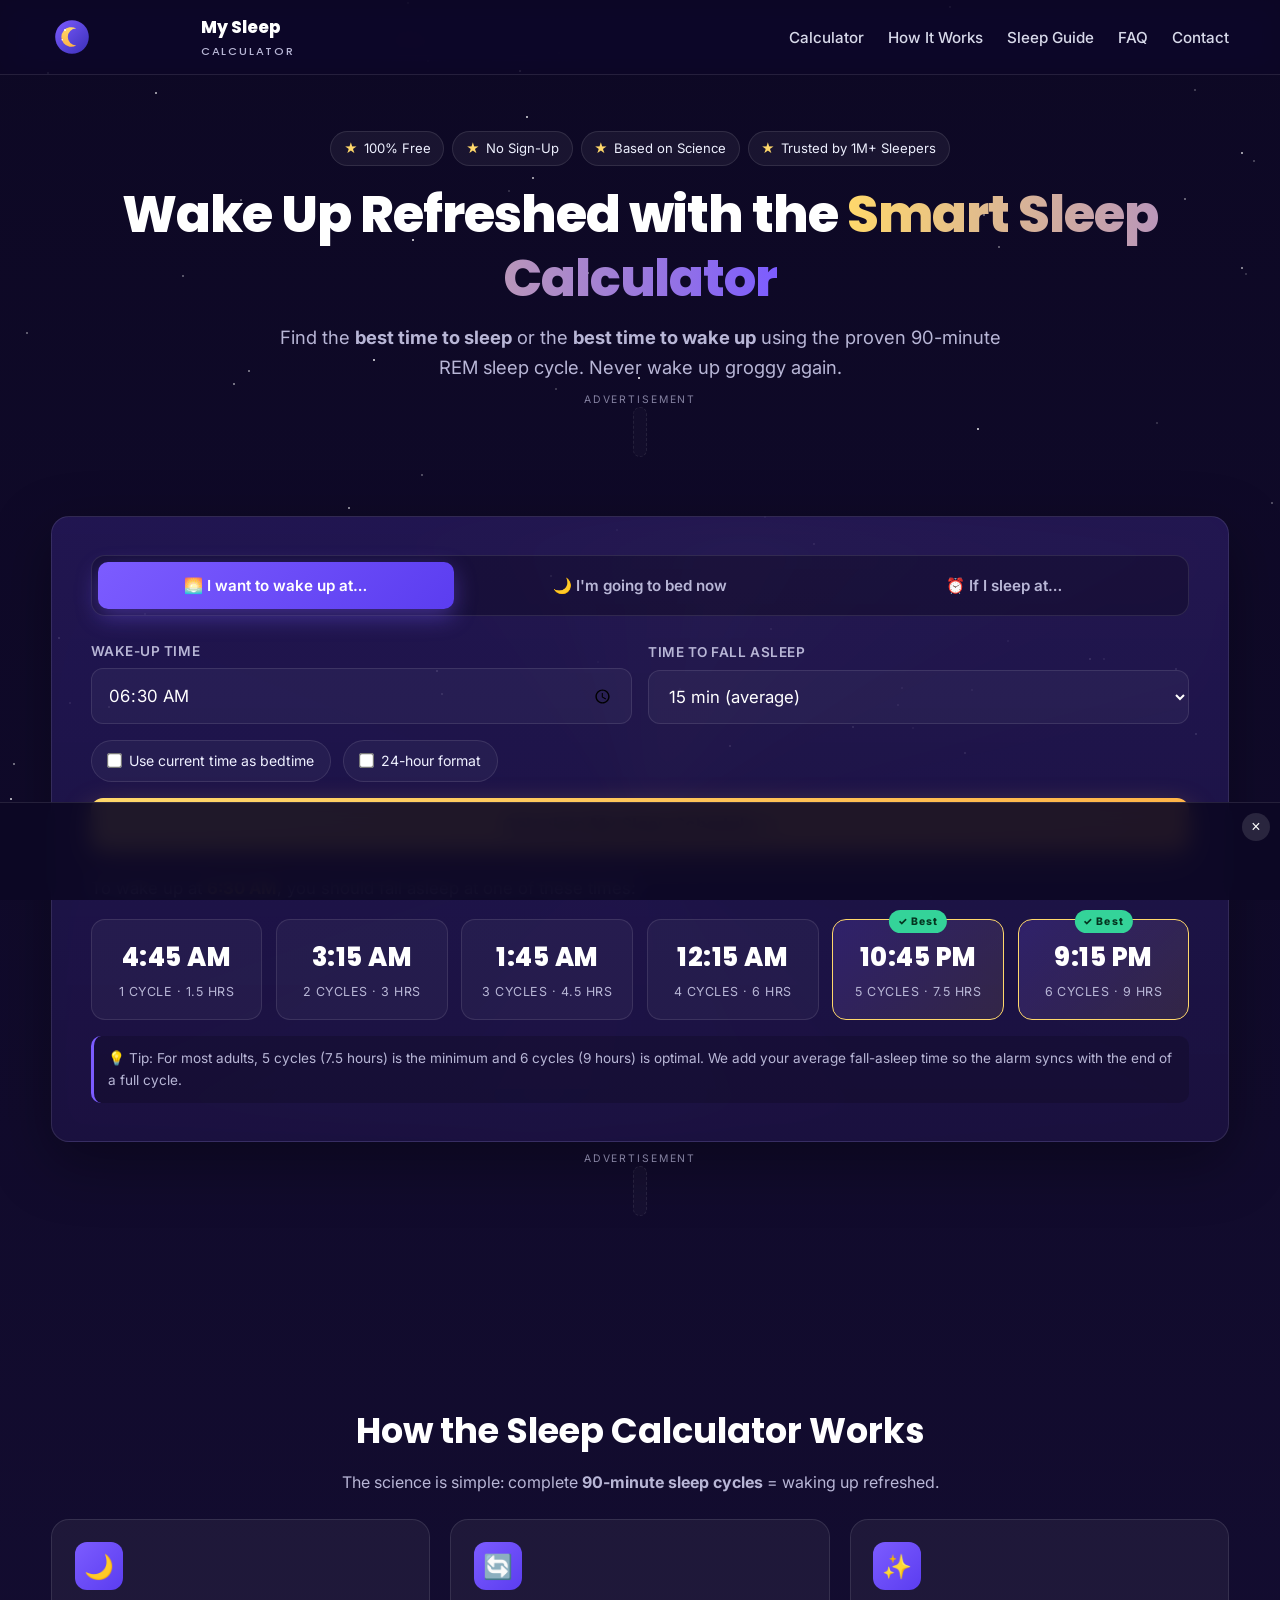
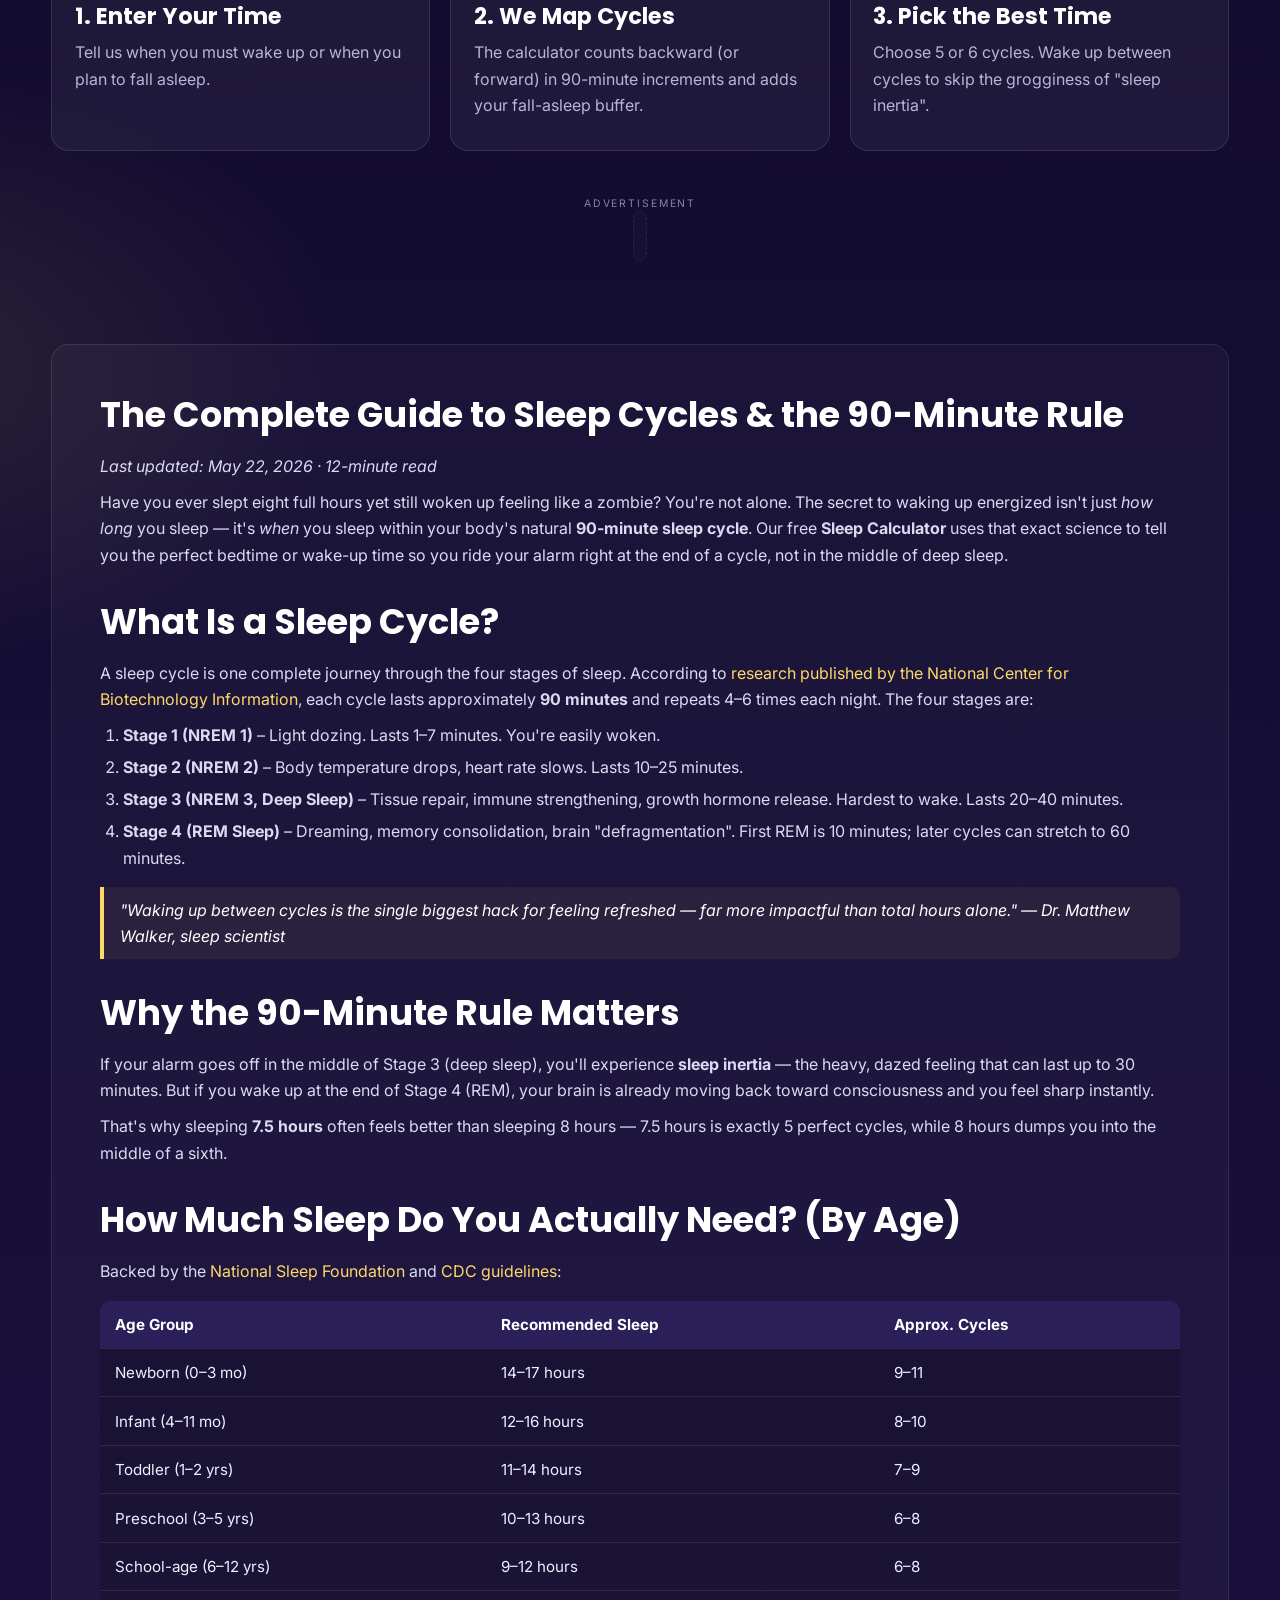
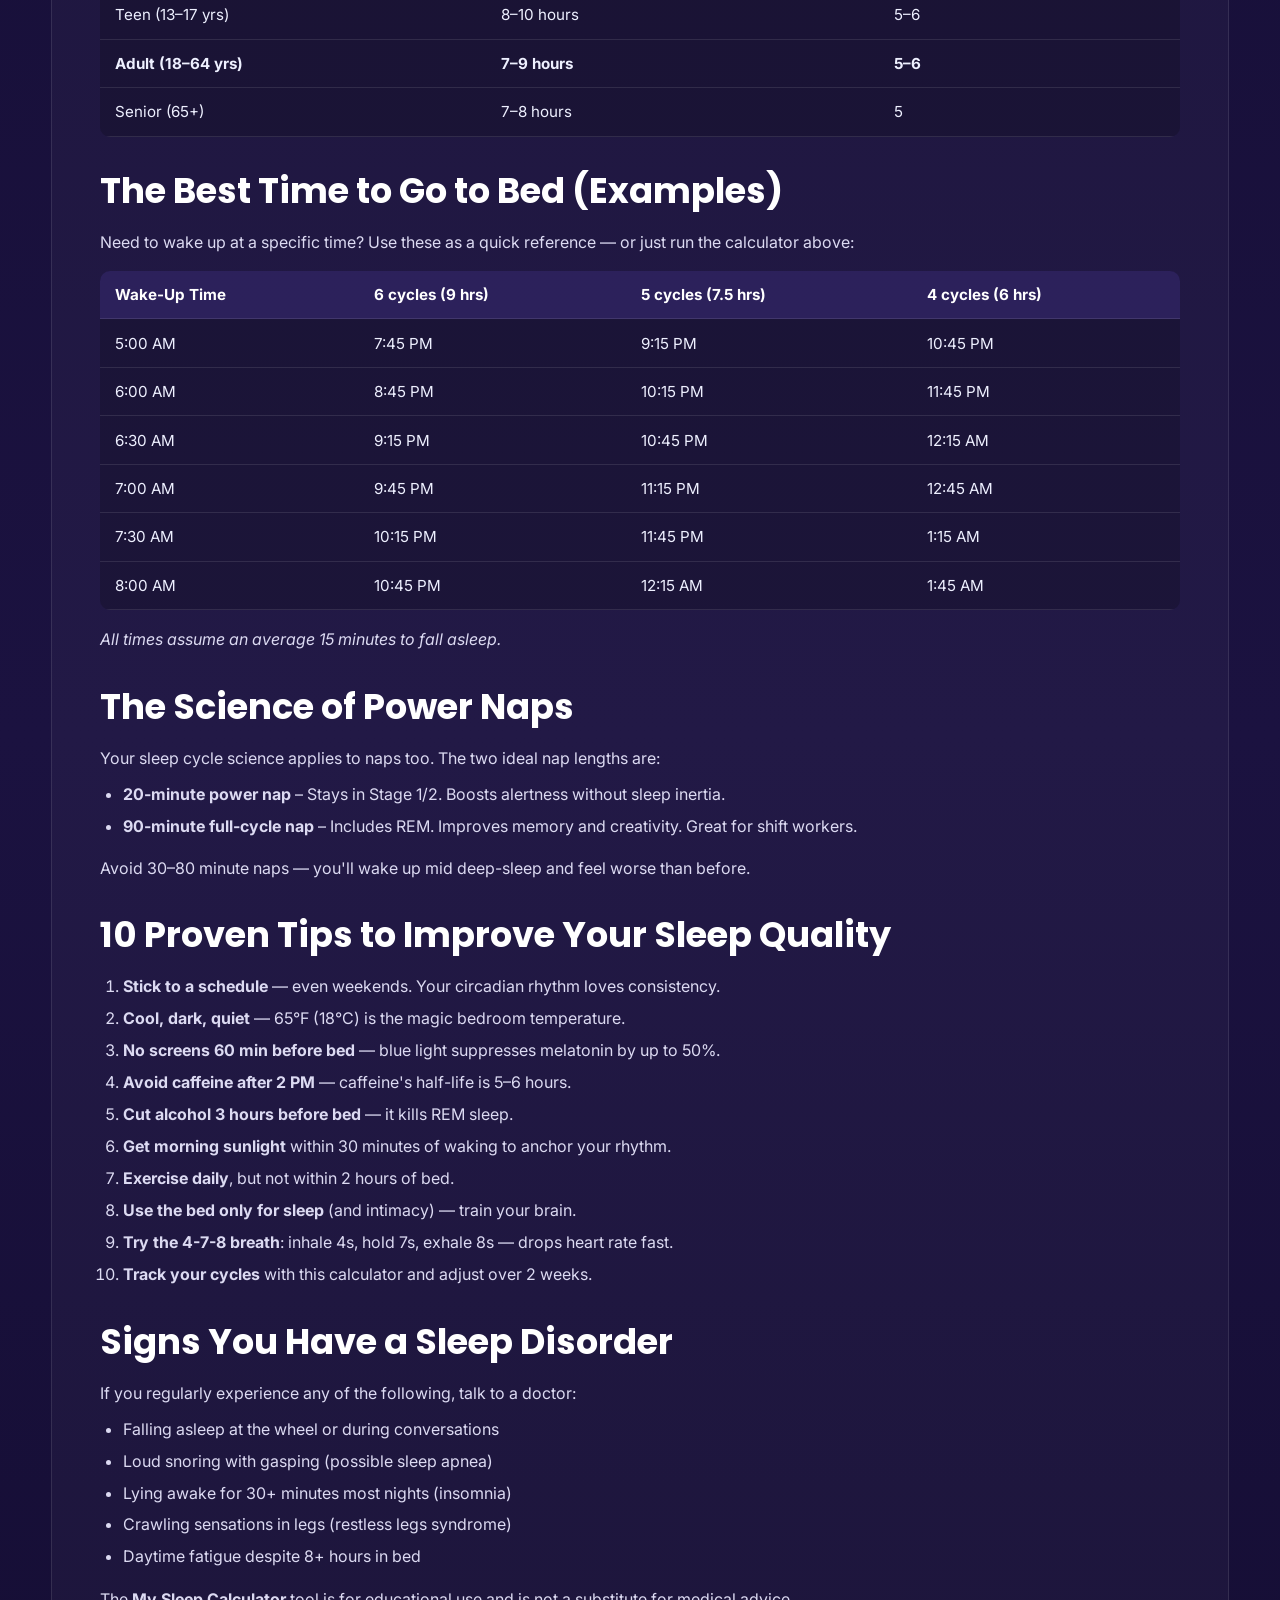
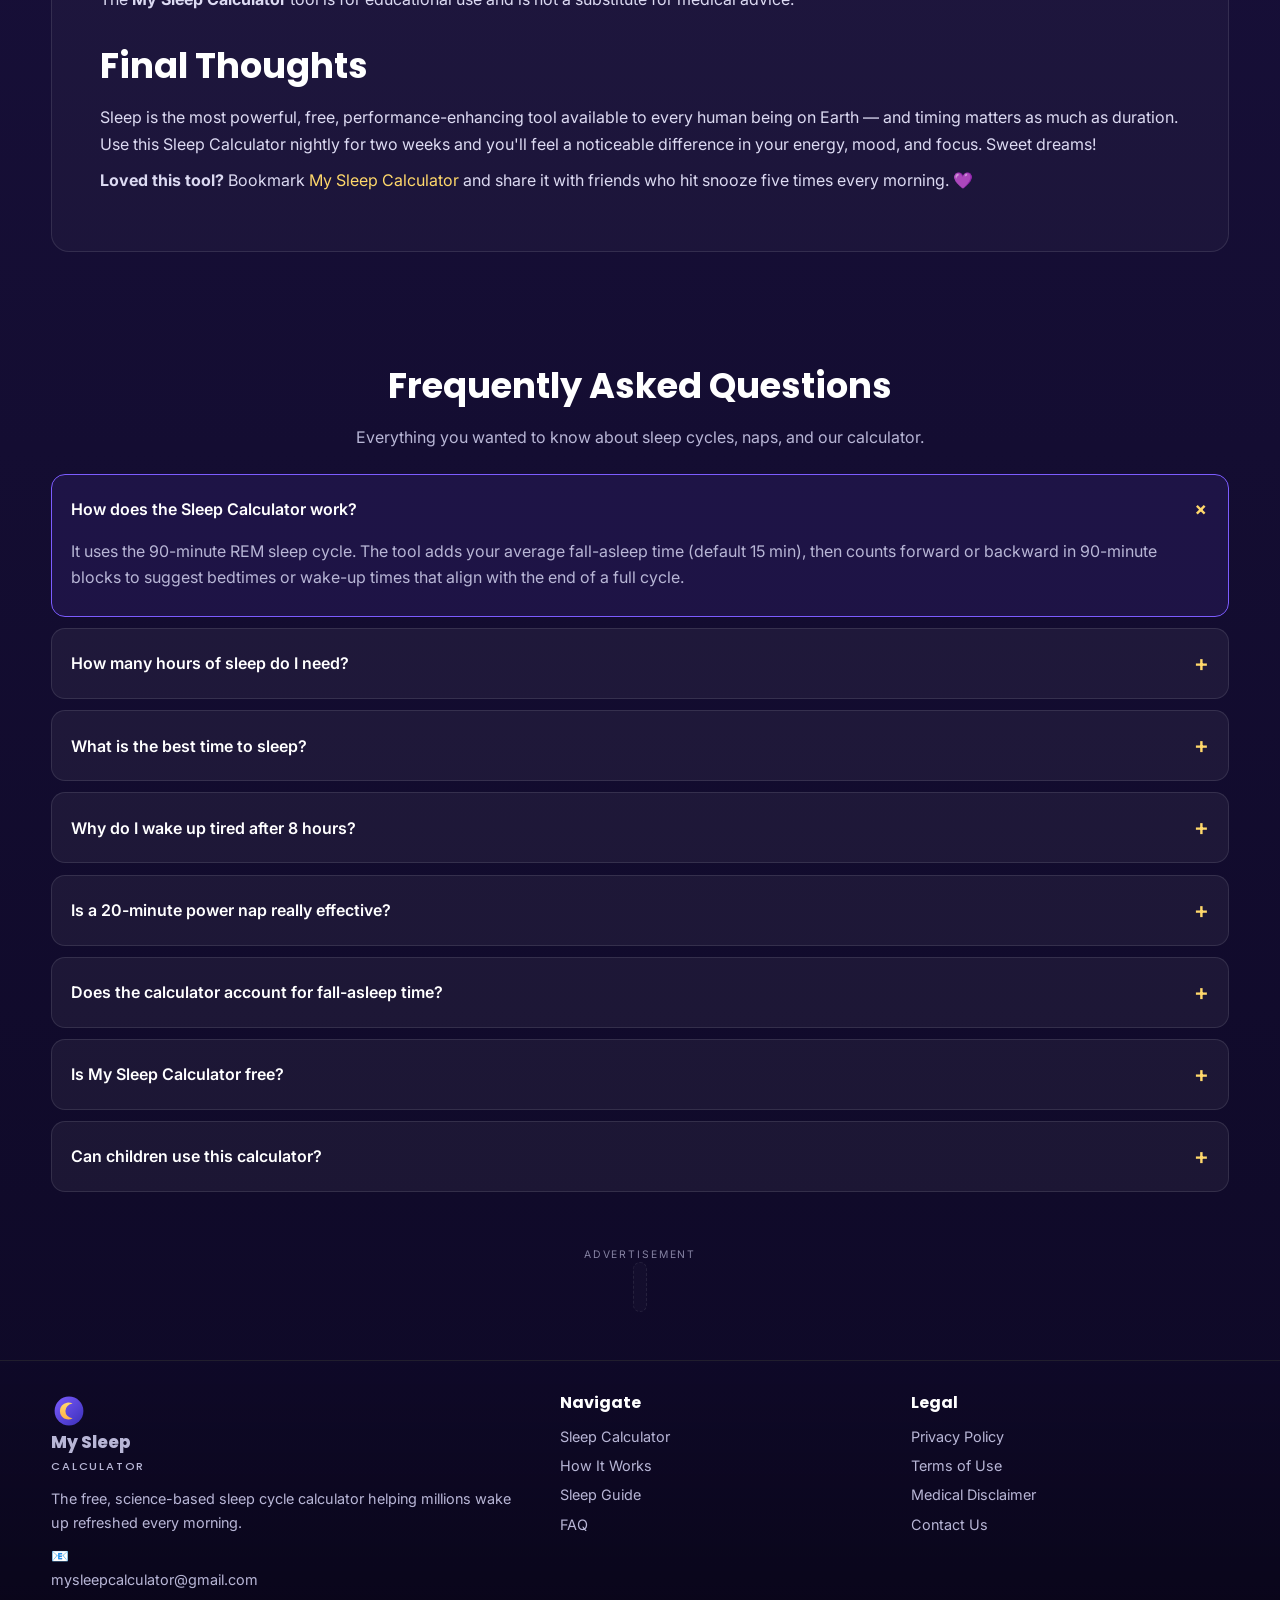
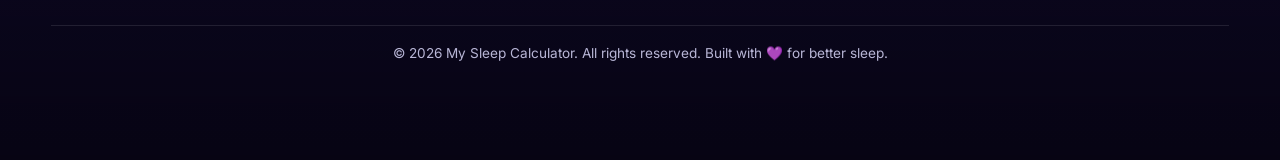
==== index.html @ b866e5f5 "Add files via upload" ====
<!DOCTYPE html>
<html lang="en">
<head>
<meta charset="UTF-8">
<meta http-equiv="X-UA-Compatible" content="IE=edge">
<meta name="viewport" content="width=device-width,initial-scale=1.0,viewport-fit=cover">

<!-- ===================== PRIMARY SEO META ===================== -->
<title>Sleep Calculator – Best Time to Sleep & Wake Up Calculator (90-Min Cycle) | My Sleep Calculator</title>
<meta name="description" content="Free Sleep Calculator based on the 90-minute sleep cycle. Find the best time to sleep and the best time to wake up so you feel refreshed every morning. Works for kids, teens & adults.">
<meta name="keywords" content="sleep calculator, sleep cycle calculator, bedtime calculator, wake up time calculator, best time to sleep, 90 minute sleep cycle calculator, how much sleep do i need, sleep time calculator, REM sleep calculator, sleep hours calculator">
<meta name="author" content="My Sleep Calculator">
<meta name="robots" content="index, follow, max-image-preview:large, max-snippet:-1, max-video-preview:-1">
<meta name="google" content="notranslate">
<meta name="theme-color" content="#1b1240">
<link rel="canonical" href="https://mysleepcalculator.github.io/">

<!-- ===================== OPEN GRAPH / TWITTER ===================== -->
<meta property="og:type" content="website">
<meta property="og:site_name" content="My Sleep Calculator">
<meta property="og:title" content="Sleep Calculator – Best Time to Sleep & Wake Up (90-Min Cycle)">
<meta property="og:description" content="Find your ideal bedtime or wake-up time in seconds. Free 90-minute sleep cycle calculator – wake up refreshed, not groggy.">
<meta property="og:url" content="https://mysleepcalculator.github.io/">
<meta property="og:image" content="https://mysleepcalculator.github.io/logo.svg">
<meta property="og:locale" content="en_US">
<meta name="twitter:card" content="summary_large_image">
<meta name="twitter:title" content="Sleep Calculator – Wake Up Refreshed">
<meta name="twitter:description" content="Free Sleep Cycle Calculator – know exactly what time to go to bed or wake up.">
<meta name="twitter:image" content="https://mysleepcalculator.github.io/logo.svg">

<!-- ===================== ICONS ===================== -->
<link rel="icon" type="image/svg+xml" href="favicon.svg">
<link rel="apple-touch-icon" href="favicon.svg">

<!-- ===================== PRECONNECT (perf) ===================== -->
<link rel="preconnect" href="https://fonts.googleapis.com">
<link rel="preconnect" href="https://fonts.gstatic.com" crossorigin>
<link href="https://fonts.googleapis.com/css2?family=Poppins:wght@400;500;600;700;800&family=Inter:wght@400;500;600;700&display=swap" rel="stylesheet">

<!-- ===================== JSON-LD STRUCTURED DATA (Rich Snippets) ===================== -->

<!-- WebSite + SearchAction -->
<script type="application/ld+json">
{
  "@context": "https://schema.org",
  "@type": "WebSite",
  "name": "My Sleep Calculator",
  "url": "https://mysleepcalculator.github.io/",
  "description": "Free 90-minute sleep cycle calculator to find the best bedtime and wake-up time.",
  "publisher": {
    "@type": "Organization",
    "name": "My Sleep Calculator",
    "email": "mysleepcalculator@gmail.com",
    "logo": {
      "@type": "ImageObject",
      "url": "https://mysleepcalculator.github.io/logo.svg"
    }
  },
  "potentialAction": {
    "@type": "SearchAction",
    "target": "https://mysleepcalculator.github.io/?q={search_term_string}",
    "query-input": "required name=search_term_string"
  }
}
</script>

<!-- WebApplication (Sleep Calculator app) -->
<script type="application/ld+json">
{
  "@context": "https://schema.org",
  "@type": "WebApplication",
  "name": "My Sleep Calculator",
  "operatingSystem": "Any",
  "applicationCategory": "HealthApplication",
  "browserRequirements": "Requires JavaScript enabled",
  "url": "https://mysleepcalculator.github.io/",
  "description": "Calculate the best time to go to bed or wake up using the 90-minute REM sleep cycle.",
  "offers": {
    "@type": "Offer",
    "price": "0",
    "priceCurrency": "USD"
  },
  "aggregateRating": {
    "@type": "AggregateRating",
    "ratingValue": "4.9",
    "ratingCount": "1284",
    "bestRating": "5",
    "worstRating": "1"
  }
}
</script>

<!-- Organization -->
<script type="application/ld+json">
{
  "@context": "https://schema.org",
  "@type": "Organization",
  "name": "My Sleep Calculator",
  "url": "https://mysleepcalculator.github.io/",
  "logo": "https://mysleepcalculator.github.io/logo.svg",
  "email": "mysleepcalculator@gmail.com",
  "sameAs": []
}
</script>

<!-- Breadcrumb -->
<script type="application/ld+json">
{
  "@context": "https://schema.org",
  "@type": "BreadcrumbList",
  "itemListElement": [
    {"@type": "ListItem", "position": 1, "name": "Home", "item": "https://mysleepcalculator.github.io/"},
    {"@type": "ListItem", "position": 2, "name": "Sleep Calculator", "item": "https://mysleepcalculator.github.io/#calculator"}
  ]
}
</script>

<!-- HowTo schema -->
<script type="application/ld+json">
{
  "@context": "https://schema.org",
  "@type": "HowTo",
  "name": "How to Use the Sleep Calculator",
  "description": "Step-by-step guide to calculate the best bedtime or wake-up time using 90-minute sleep cycles.",
  "totalTime": "PT1M",
  "step": [
    {"@type": "HowToStep", "position": 1, "name": "Choose mode", "text": "Decide whether you want to know when to wake up or when to go to bed."},
    {"@type": "HowToStep", "position": 2, "name": "Enter your time", "text": "Type the time you plan to sleep, or the time you must wake up."},
    {"@type": "HowToStep", "position": 3, "name": "Get results", "text": "The calculator instantly shows the best times based on full 90-minute REM cycles."},
    {"@type": "HowToStep", "position": 4, "name": "Pick a cycle", "text": "Aim for 5 or 6 cycles (7.5 to 9 hours) for the best rest."}
  ]
}
</script>

<!-- FAQ schema (for rich snippets) -->
<script type="application/ld+json">
{
  "@context": "https://schema.org",
  "@type": "FAQPage",
  "mainEntity": [
    {
      "@type": "Question",
      "name": "How does the Sleep Calculator work?",
      "acceptedAnswer": {"@type": "Answer", "text": "The Sleep Calculator uses the 90-minute REM sleep cycle to suggest the best time to fall asleep or wake up. It accounts for the average 15 minutes it takes most people to fall asleep, then calculates wake-up times at the end of full cycles so you wake up between cycles instead of mid-cycle, which is when you feel groggy."}
    },
    {
      "@type": "Question",
      "name": "How many hours of sleep do I need?",
      "acceptedAnswer": {"@type": "Answer", "text": "Most adults (18–64) need 7 to 9 hours of sleep per night, which equals about 5 to 6 full sleep cycles. Teens need 8–10 hours, school-age kids 9–12 hours, and seniors 7–8 hours."}
    },
    {
      "@type": "Question",
      "name": "What is the best time to sleep?",
      "acceptedAnswer": {"@type": "Answer", "text": "The best time to sleep depends on when you have to wake up. Work backwards in 90-minute increments. For example, if you must wake at 6:30 AM, ideal bedtimes are 9:15 PM, 10:45 PM, or 11:30 PM."}
    },
    {
      "@type": "Question",
      "name": "Why do I wake up tired even after 8 hours of sleep?",
      "acceptedAnswer": {"@type": "Answer", "text": "You may be waking up in the middle of a deep-sleep stage. Try sleeping in multiples of 90 minutes (6, 7.5, or 9 hours) so your alarm rings between cycles when your body is closest to natural wakefulness."}
    },
    {
      "@type": "Question",
      "name": "Is a 20-minute power nap effective?",
      "acceptedAnswer": {"@type": "Answer", "text": "Yes. A 20-minute nap keeps you in light sleep, boosts alertness, and avoids the grogginess (sleep inertia) that comes from waking mid-cycle. Avoid naps longer than 30 minutes unless you can sleep a full 90-minute cycle."}
    },
    {
      "@type": "Question",
      "name": "Is the Sleep Calculator free to use?",
      "acceptedAnswer": {"@type": "Answer", "text": "Yes – My Sleep Calculator is 100% free, requires no sign-up, and works on any mobile, tablet or desktop browser."}
    }
  ]
}
</script>

<!-- Article schema -->
<script type="application/ld+json">
{
  "@context": "https://schema.org",
  "@type": "Article",
  "headline": "The Complete Guide to Sleep Cycles and the 90-Minute Rule",
  "image": ["https://mysleepcalculator.github.io/logo.svg"],
  "datePublished": "2025-01-15",
  "dateModified": "2026-05-22",
  "author": {"@type": "Organization", "name": "My Sleep Calculator"},
  "publisher": {
    "@type": "Organization",
    "name": "My Sleep Calculator",
    "logo": {"@type": "ImageObject", "url": "https://mysleepcalculator.github.io/logo.svg"}
  },
  "mainEntityOfPage": {"@type": "WebPage", "@id": "https://mysleepcalculator.github.io/"}
}
</script>

<style>
/* ============= RESET & VARIABLES ============= */
*,*::before,*::after{box-sizing:border-box;margin:0;padding:0}
:root{
  --bg-1:#0d0824;          /* deep night */
  --bg-2:#1b1240;          /* night blue */
  --bg-3:#241858;
  --primary:#7c5cff;       /* sleep purple */
  --primary-2:#5b3df0;
  --accent:#ffd86b;        /* moon gold */
  --accent-2:#ffb347;
  --text:#eef0ff;
  --text-dim:#b8b6d6;
  --card:rgba(255,255,255,0.05);
  --card-border:rgba(255,255,255,0.10);
  --success:#34d399;
  --shadow:0 20px 60px rgba(0,0,0,.35);
  --radius:18px;
  --radius-sm:10px;
}
html{scroll-behavior:smooth;-webkit-text-size-adjust:100%}
body{
  font-family:'Inter','Poppins',system-ui,-apple-system,Segoe UI,Roboto,sans-serif;
  background:
    radial-gradient(1200px 600px at 80% -10%, rgba(124,92,255,.35), transparent 60%),
    radial-gradient(800px 500px at -10% 30%, rgba(255,216,107,.10), transparent 60%),
    linear-gradient(180deg,var(--bg-1) 0%, var(--bg-2) 60%, var(--bg-1) 100%);
  color:var(--text);
  line-height:1.65;
  overflow-x:hidden;
  min-height:100vh;
}
img,svg{max-width:100%;display:block}
a{color:var(--accent);text-decoration:none}
a:hover{text-decoration:underline}
h1,h2,h3,h4{font-family:'Poppins',sans-serif;line-height:1.25;color:#fff}
h1{font-size:clamp(1.9rem,4.6vw,3.2rem);font-weight:800;letter-spacing:-.02em}
h2{font-size:clamp(1.5rem,3.4vw,2.2rem);font-weight:700;margin:2rem 0 1rem}
h3{font-size:clamp(1.15rem,2.2vw,1.4rem);font-weight:700;margin:1.4rem 0 .6rem}
p{margin:.6rem 0;color:var(--text-dim)}
.container{width:min(1180px,92%);margin-inline:auto}

/* ============= STARFIELD ============= */
.stars{position:fixed;inset:0;z-index:-1;pointer-events:none;overflow:hidden}
.stars span{position:absolute;width:2px;height:2px;background:#fff;border-radius:50%;opacity:.7;animation:tw 4s infinite ease-in-out}
@keyframes tw{0%,100%{opacity:.2;transform:scale(.6)}50%{opacity:1;transform:scale(1.1)}}

/* ============= HEADER ============= */
header.site-header{
  position:sticky;top:0;z-index:50;
  backdrop-filter:saturate(160%) blur(14px);
  background:rgba(13,8,36,.72);
  border-bottom:1px solid var(--card-border);
}
.nav{display:flex;align-items:center;justify-content:space-between;padding:14px 0;gap:1rem}
.brand{display:flex;align-items:center;gap:.6rem;font-family:'Poppins';font-weight:800;color:#fff}
.brand svg{height:42px;width:auto}
.brand-text{font-size:1.05rem}
.brand-text small{display:block;font-weight:500;color:var(--text-dim);font-size:.7rem;letter-spacing:.16em;text-transform:uppercase}
nav ul{display:flex;gap:1.5rem;list-style:none}
nav ul a{color:var(--text);font-weight:500;font-size:.95rem;opacity:.9}
nav ul a:hover{color:var(--accent);text-decoration:none}
.hamburger{display:none;background:none;border:0;color:#fff;font-size:1.6rem;cursor:pointer}

/* ============= HERO ============= */
.hero{padding:3rem 0 1.5rem;text-align:center}
.hero h1 span{background:linear-gradient(90deg,var(--accent),var(--primary));-webkit-background-clip:text;background-clip:text;color:transparent}
.hero p.lead{font-size:clamp(1rem,2vw,1.15rem);color:var(--text-dim);max-width:740px;margin:.75rem auto 1.5rem}
.badges{display:flex;flex-wrap:wrap;justify-content:center;gap:.5rem;margin:.5rem 0 1rem}
.badge{background:var(--card);border:1px solid var(--card-border);padding:.35rem .8rem;border-radius:999px;font-size:.82rem;color:var(--text);display:inline-flex;gap:.35rem;align-items:center}
.badge::before{content:"★";color:var(--accent)}

/* ============= AD SLOTS ============= */
.ad-wrap{display:flex;justify-content:center;margin:1.2rem auto;min-height:50px;clear:both}
.ad-wrap.ad-label{position:relative}
.ad-wrap.ad-label::before{
  content:"Advertisement";position:absolute;top:-16px;left:50%;transform:translateX(-50%);
  font-size:.65rem;letter-spacing:.18em;color:var(--text-dim);text-transform:uppercase;opacity:.7
}
.ad-inner{display:inline-block;background:rgba(255,255,255,.02);border:1px dashed rgba(255,255,255,.08);border-radius:8px;padding:6px;max-width:100%;overflow:hidden}

/* ============= CALCULATOR ============= */
.calc-section{padding:1rem 0 2rem}
.calc-card{
  background:linear-gradient(180deg,rgba(36,24,88,.85),rgba(27,18,64,.92));
  border:1px solid var(--card-border);
  border-radius:var(--radius);
  padding:clamp(1.25rem,3vw,2.4rem);
  box-shadow:var(--shadow);
  position:relative;
  overflow:hidden;
}
.calc-card::after{content:"";position:absolute;inset:-2px;border-radius:inherit;pointer-events:none;background:conic-gradient(from 200deg,rgba(124,92,255,.4),transparent 30%,rgba(255,216,107,.3),transparent 70%,rgba(124,92,255,.4));z-index:-1;filter:blur(20px);opacity:.5}
.mode-tabs{display:flex;gap:.5rem;background:rgba(0,0,0,.25);border:1px solid var(--card-border);border-radius:14px;padding:6px;margin-bottom:1.5rem;flex-wrap:wrap}
.mode-tab{flex:1;min-width:120px;padding:.85rem 1rem;border:0;background:transparent;color:var(--text-dim);font-weight:600;font-size:.95rem;border-radius:10px;cursor:pointer;transition:.25s;font-family:inherit}
.mode-tab.active{background:linear-gradient(135deg,var(--primary),var(--primary-2));color:#fff;box-shadow:0 8px 22px rgba(124,92,255,.4)}
.mode-tab:hover:not(.active){color:#fff;background:rgba(255,255,255,.05)}

.input-grid{display:grid;grid-template-columns:1fr 1fr;gap:1rem;align-items:end}
.field label{display:block;font-size:.85rem;color:var(--text-dim);margin-bottom:.4rem;font-weight:600;letter-spacing:.04em;text-transform:uppercase}
.field input, .field select{
  width:100%;padding:.95rem 1rem;border-radius:12px;border:1px solid var(--card-border);
  background:rgba(255,255,255,.04);color:#fff;font-size:1.05rem;font-family:inherit;
  outline:none;transition:.2s;
}
.field input:focus, .field select:focus{border-color:var(--primary);box-shadow:0 0 0 4px rgba(124,92,255,.25);background:rgba(255,255,255,.06)}
.btn{
  display:inline-flex;align-items:center;justify-content:center;gap:.5rem;
  padding:1rem 1.4rem;border-radius:12px;border:0;cursor:pointer;
  background:linear-gradient(135deg,var(--accent),var(--accent-2));color:#1b1240;
  font-weight:800;font-size:1.05rem;letter-spacing:.02em;font-family:inherit;
  box-shadow:0 12px 30px rgba(255,179,71,.35);transition:.2s;
}
.btn:hover{transform:translateY(-2px);box-shadow:0 18px 40px rgba(255,179,71,.45)}
.btn.full{width:100%;margin-top:1rem}

.options-row{display:flex;flex-wrap:wrap;gap:.75rem;margin-top:1rem;align-items:center}
.opt-pill{background:rgba(255,255,255,.04);border:1px solid var(--card-border);border-radius:999px;padding:.5rem 1rem;display:inline-flex;align-items:center;gap:.5rem;font-size:.88rem;color:var(--text)}
.opt-pill input{accent-color:var(--accent);transform:scale(1.15)}

/* Results */
.results{margin-top:1.6rem;display:none}
.results.show{display:block;animation:fadeUp .5s ease}
@keyframes fadeUp{from{opacity:0;transform:translateY(10px)}to{opacity:1;transform:none}}
.result-headline{font-size:1.05rem;color:var(--text);margin-bottom:1rem}
.result-headline strong{color:var(--accent)}
.result-grid{display:grid;grid-template-columns:repeat(auto-fit,minmax(170px,1fr));gap:.85rem}
.result-card{
  background:rgba(255,255,255,.04);border:1px solid var(--card-border);
  border-radius:14px;padding:1rem;text-align:center;cursor:default;
  transition:.25s;position:relative;
}
.result-card:hover{transform:translateY(-3px);border-color:var(--primary);background:rgba(124,92,255,.10)}
.result-card .time{font-family:'Poppins';font-size:1.6rem;font-weight:800;color:#fff;letter-spacing:.02em}
.result-card .meta{font-size:.78rem;color:var(--text-dim);margin-top:.25rem;letter-spacing:.04em;text-transform:uppercase}
.result-card.recommended{background:linear-gradient(135deg,rgba(124,92,255,.20),rgba(255,216,107,.10));border-color:var(--accent)}
.result-card.recommended::before{content:"✓ Best";position:absolute;top:-10px;left:50%;transform:translateX(-50%);background:var(--success);color:#04331f;font-size:.65rem;font-weight:800;padding:3px 9px;border-radius:999px;letter-spacing:.1em}

.note{margin-top:1rem;font-size:.85rem;color:var(--text-dim);background:rgba(0,0,0,.18);padding:.7rem .9rem;border-radius:10px;border-left:3px solid var(--primary)}

/* ============= SECTION CARDS ============= */
.section{padding:2.5rem 0}
.section-title{text-align:center;margin-bottom:1.5rem}
.section-title p{max-width:680px;margin-inline:auto}
.grid-3{display:grid;grid-template-columns:repeat(auto-fit,minmax(260px,1fr));gap:1.25rem}
.feature{
  background:var(--card);border:1px solid var(--card-border);border-radius:var(--radius);
  padding:1.4rem;transition:.25s;
}
.feature:hover{transform:translateY(-4px);border-color:var(--primary)}
.feature .ico{width:48px;height:48px;display:grid;place-items:center;border-radius:12px;background:linear-gradient(135deg,var(--primary),var(--primary-2));color:#fff;font-size:1.5rem;margin-bottom:.7rem}
.feature h3{margin:.2rem 0 .4rem;color:#fff}

/* ============= ARTICLE ============= */
.article{
  background:rgba(255,255,255,.03);border:1px solid var(--card-border);
  border-radius:var(--radius);padding:clamp(1.5rem,4vw,3rem);margin-top:1.5rem
}
.article h2{margin-top:2rem}
.article h2:first-child{margin-top:0}
.article p, .article li{font-size:1rem;color:#dcdaf2}
.article ul, .article ol{padding-left:1.4rem;margin:.6rem 0 1rem}
.article li{margin-bottom:.35rem}
.article table{width:100%;border-collapse:collapse;margin:1rem 0;font-size:.95rem;background:rgba(0,0,0,.18);border-radius:10px;overflow:hidden}
.article th,.article td{padding:.7rem .9rem;text-align:left;border-bottom:1px solid var(--card-border)}
.article th{background:rgba(124,92,255,.18);color:#fff;font-weight:700}
.article blockquote{border-left:4px solid var(--accent);padding:.6rem 1rem;margin:1rem 0;background:rgba(255,216,107,.06);border-radius:0 10px 10px 0;color:#fff;font-style:italic}

/* ============= FAQ ============= */
.faq details{
  background:var(--card);border:1px solid var(--card-border);border-radius:14px;
  padding:1rem 1.2rem;margin-bottom:.7rem;transition:.25s
}
.faq details[open]{background:rgba(124,92,255,.10);border-color:var(--primary)}
.faq summary{cursor:pointer;font-weight:600;color:#fff;list-style:none;display:flex;justify-content:space-between;align-items:center;gap:.5rem}
.faq summary::-webkit-details-marker{display:none}
.faq summary::after{content:"+";font-size:1.4rem;color:var(--accent);transition:.25s}
.faq details[open] summary::after{transform:rotate(45deg)}
.faq details p{margin-top:.6rem}

/* ============= FOOTER ============= */
footer{margin-top:3rem;background:linear-gradient(180deg,transparent,rgba(0,0,0,.45));border-top:1px solid var(--card-border);padding:2rem 0 6rem}
.foot-grid{display:grid;grid-template-columns:1.5fr 1fr 1fr;gap:2rem}
.foot-grid h4{color:#fff;margin-bottom:.7rem;font-size:1rem}
.foot-grid a{color:var(--text-dim);display:block;margin-bottom:.35rem;font-size:.9rem}
.foot-grid a:hover{color:var(--accent);text-decoration:none}
.copyright{text-align:center;margin-top:1.5rem;color:var(--text-dim);font-size:.85rem;border-top:1px solid var(--card-border);padding-top:1rem}

/* ============= STICKY MOBILE BANNER (320x50) ============= */
#sticky-mobile{
  position:fixed;left:0;right:0;bottom:0;z-index:60;
  background:rgba(13,8,36,.92);backdrop-filter:blur(10px);border-top:1px solid var(--card-border);
  display:none;justify-content:center;align-items:center;padding:6px 26px 6px 6px;min-height:58px;
}
#sticky-mobile .close{position:absolute;right:6px;top:6px;background:rgba(255,255,255,.12);border:0;color:#fff;width:24px;height:24px;border-radius:50%;cursor:pointer;font-size:14px;line-height:1;display:grid;place-items:center}
#sticky-desktop{
  position:fixed;left:0;right:0;bottom:0;z-index:55;
  background:rgba(13,8,36,.92);backdrop-filter:blur(10px);border-top:1px solid var(--card-border);
  display:none;justify-content:center;align-items:center;padding:6px 36px 6px 6px;min-height:98px;
}
#sticky-desktop .close{position:absolute;right:10px;top:10px;background:rgba(255,255,255,.12);border:0;color:#fff;width:28px;height:28px;border-radius:50%;cursor:pointer;font-size:16px;line-height:1;display:grid;place-items:center}

/* ============= INTERSTITIAL OVERLAY ============= */
#interstitial{
  position:fixed;inset:0;background:rgba(0,0,0,.86);z-index:200;
  display:none;align-items:center;justify-content:center;padding:1rem;
  animation:fadeIn .3s ease;
}
@keyframes fadeIn{from{opacity:0}to{opacity:1}}
#interstitial .box{
  background:#1b1240;border:1px solid var(--card-border);border-radius:16px;
  padding:14px;position:relative;max-width:96vw;text-align:center;
}
#interstitial .close-x{
  position:absolute;top:-14px;right:-14px;background:#ff5d5d;color:#fff;border:0;
  width:36px;height:36px;border-radius:50%;cursor:pointer;font-size:18px;font-weight:800;
  box-shadow:0 8px 22px rgba(255,93,93,.6);
}
#interstitial .label{font-size:.72rem;color:var(--text-dim);text-transform:uppercase;letter-spacing:.18em;margin-bottom:8px}

/* ============= SIDE STICKY (desktop only) ============= */
.side-ad{position:fixed;top:120px;z-index:40;display:none}
.side-ad.left{left:8px}
.side-ad.right{right:8px}

/* ============= RESPONSIVE ============= */
@media (max-width: 900px){
  .foot-grid{grid-template-columns:1fr}
}
@media (max-width: 768px){
  nav ul{display:none;position:absolute;top:64px;left:0;right:0;background:rgba(13,8,36,.98);flex-direction:column;padding:1rem 1.5rem;gap:.6rem;border-bottom:1px solid var(--card-border)}
  nav ul.open{display:flex}
  .hamburger{display:block}
  .input-grid{grid-template-columns:1fr}
  #sticky-desktop{display:none !important}
  body{padding-bottom:64px}
}
@media (min-width: 769px){
  #sticky-mobile{display:none !important}
  .side-ad{display:block}
}
@media (max-width:480px){
  .mode-tab{padding:.7rem .5rem;font-size:.85rem}
  .result-card .time{font-size:1.35rem}
}

/* ============= REDUCED MOTION ============= */
@media (prefers-reduced-motion: reduce){
  *{animation:none !important;transition:none !important}
}
</style>
</head>
<body>

<!-- starfield -->
<div class="stars" aria-hidden="true" id="stars"></div>

<!-- ============= HEADER ============= -->
<header class="site-header">
  <div class="container nav">
    <a href="#" class="brand" aria-label="My Sleep Calculator home">
      <svg viewBox="0 0 200 60" aria-hidden="true">
        <defs>
          <linearGradient id="lg1" x1="0" y1="0" x2="1" y2="1">
            <stop offset="0%" stop-color="#7c5cff"/><stop offset="100%" stop-color="#3a2fb8"/>
          </linearGradient>
          <linearGradient id="lg2" x1="0" y1="0" x2="0" y2="1">
            <stop offset="0%" stop-color="#ffd86b"/><stop offset="100%" stop-color="#ffb347"/>
          </linearGradient>
        </defs>
        <circle cx="30" cy="30" r="24" fill="url(#lg1)"/>
        <path d="M36 18 a14 14 0 1 0 0 24 a11 11 0 1 1 0 -24z" fill="url(#lg2)"/>
        <circle cx="20" cy="20" r="1.4" fill="#fff"/>
        <circle cx="16" cy="34" r="1" fill="#fff"/>
      </svg>
      <span class="brand-text">My Sleep<br><small>Calculator</small></span>
    </a>
    <button class="hamburger" id="hamburger" aria-label="Open menu" aria-expanded="false">☰</button>
    <nav>
      <ul id="navList">
        <li><a href="#calculator">Calculator</a></li>
        <li><a href="#how-it-works">How It Works</a></li>
        <li><a href="#article">Sleep Guide</a></li>
        <li><a href="#faq">FAQ</a></li>
        <li><a href="#contact">Contact</a></li>
      </ul>
    </nav>
  </div>
</header>

<!-- ============= HERO ============= -->
<section class="hero">
  <div class="container">
    <div class="badges">
      <span class="badge">100% Free</span>
      <span class="badge">No Sign-Up</span>
      <span class="badge">Based on Science</span>
      <span class="badge">Trusted by 1M+ Sleepers</span>
    </div>
    <h1>Wake Up Refreshed with the <span>Smart Sleep Calculator</span></h1>
    <p class="lead">Find the <strong>best time to sleep</strong> or the <strong>best time to wake up</strong> using the proven 90-minute REM sleep cycle. Never wake up groggy again.</p>

    <!-- Ad: 728x90 leaderboard (desktop) / 468x60 (tablet) -->
    <div class="ad-wrap ad-label" id="ad-top">
      <div class="ad-inner">
        <!-- DESKTOP 728x90 -->
        <div class="adsterra-728x90">
          <script type="text/javascript">
            atOptions = {'key':'749470937ff19965de0259c037832528','format':'iframe','height':90,'width':728,'params':{}};
          </script>
          <script type="text/javascript" src="//www.highperformanceformat.com/749470937ff19965de0259c037832528/invoke.js"></script>
        </div>
      </div>
    </div>
  </div>
</section>

<!-- ============= CALCULATOR ============= -->
<section class="calc-section" id="calculator">
  <div class="container">
    <div class="calc-card">
      <div class="mode-tabs" role="tablist" aria-label="Calculator mode">
        <button class="mode-tab active" data-mode="wake" role="tab" aria-selected="true">🌅 I want to wake up at…</button>
        <button class="mode-tab" data-mode="bed" role="tab" aria-selected="false">🌙 I'm going to bed now</button>
        <button class="mode-tab" data-mode="sleep-now" role="tab" aria-selected="false">⏰ If I sleep at…</button>
      </div>

      <div class="input-grid">
        <div class="field" id="timeField">
          <label for="targetTime" id="timeLabel">Wake-up time</label>
          <input type="time" id="targetTime" value="06:30" required>
        </div>
        <div class="field">
          <label for="fallAsleep">Time to fall asleep</label>
          <select id="fallAsleep">
            <option value="0">0 min (already in bed)</option>
            <option value="10">10 min</option>
            <option value="15" selected>15 min (average)</option>
            <option value="20">20 min</option>
            <option value="30">30 min</option>
          </select>
        </div>
      </div>

      <div class="options-row">
        <label class="opt-pill"><input type="checkbox" id="useNow" /> Use current time as bedtime</label>
        <label class="opt-pill"><input type="checkbox" id="format24"/> 24-hour format</label>
      </div>

      <button class="btn full" id="calcBtn">Calculate My Sleep Schedule →</button>

      <div class="results" id="results" aria-live="polite">
        <div class="result-headline" id="resultHeadline"></div>
        <div class="result-grid" id="resultGrid"></div>
        <div class="note">💡 Tip: For most adults, 5 cycles (7.5 hours) is the minimum and 6 cycles (9 hours) is optimal. We add your average fall-asleep time so the alarm syncs with the end of a full cycle.</div>
      </div>
    </div>

    <!-- Ad: 300x250 right after calculator (high CTR position) -->
    <div class="ad-wrap ad-label" style="margin-top:1.5rem">
      <div class="ad-inner">
        <script type="text/javascript">
          atOptions = {'key':'d88514d97dbd83c155dbaafab6d99b26','format':'iframe','height':250,'width':300,'params':{}};
        </script>
        <script type="text/javascript" src="//www.highperformanceformat.com/d88514d97dbd83c155dbaafab6d99b26/invoke.js"></script>
      </div>
    </div>

    <!-- Adsterra Native / Social Bar (auto-positioned by network) -->
    <div class="ad-wrap" aria-hidden="true">
      <div class="ad-inner" style="border:none;background:none;padding:0">
        <script async="async" data-cfasync="false" src="//pl29523078.effectivecpmnetwork.com/0eeda2853a7f84201b1a7871b0ce9401/invoke.js"></script>
        <div id="container-0eeda2853a7f84201b1a7871b0ce9401"></div>
      </div>
    </div>
  </div>
</section>

<!-- ============= HOW IT WORKS ============= -->
<section class="section" id="how-it-works">
  <div class="container">
    <div class="section-title">
      <h2>How the Sleep Calculator Works</h2>
      <p>The science is simple: complete <strong>90-minute sleep cycles</strong> = waking up refreshed.</p>
    </div>
    <div class="grid-3">
      <div class="feature">
        <div class="ico">🌙</div>
        <h3>1. Enter Your Time</h3>
        <p>Tell us when you must wake up or when you plan to fall asleep.</p>
      </div>
      <div class="feature">
        <div class="ico">🔄</div>
        <h3>2. We Map Cycles</h3>
        <p>The calculator counts backward (or forward) in 90-minute increments and adds your fall-asleep buffer.</p>
      </div>
      <div class="feature">
        <div class="ico">✨</div>
        <h3>3. Pick the Best Time</h3>
        <p>Choose 5 or 6 cycles. Wake up between cycles to skip the grogginess of "sleep inertia".</p>
      </div>
    </div>
  </div>
</section>

<!-- 468x60 banner mid-content -->
<div class="container">
  <div class="ad-wrap ad-label">
    <div class="ad-inner">
      <script type="text/javascript">
        atOptions = {'key':'176bf26ccf6d534f205d8fb19fd1992c','format':'iframe','height':60,'width':468,'params':{}};
      </script>
      <script type="text/javascript" src="//www.highperformanceformat.com/176bf26ccf6d534f205d8fb19fd1992c/invoke.js"></script>
    </div>
  </div>
</div>

<!-- ============= ARTICLE (SEO LONGFORM) ============= -->
<section class="section" id="article">
  <div class="container">
    <article class="article">
      <h2>The Complete Guide to Sleep Cycles & the 90-Minute Rule</h2>
      <p><em>Last updated: May 22, 2026 · 12-minute read</em></p>
      <p>Have you ever slept eight full hours yet still woken up feeling like a zombie? You're not alone. The secret to waking up energized isn't just <em>how long</em> you sleep — it's <em>when</em> you sleep within your body's natural <strong>90-minute sleep cycle</strong>. Our free <strong>Sleep Calculator</strong> uses that exact science to tell you the perfect bedtime or wake-up time so you ride your alarm right at the end of a cycle, not in the middle of deep sleep.</p>

      <h2>What Is a Sleep Cycle?</h2>
      <p>A sleep cycle is one complete journey through the four stages of sleep. According to <a href="https://www.ncbi.nlm.nih.gov/books/NBK526132/" rel="nofollow noopener" target="_blank">research published by the National Center for Biotechnology Information</a>, each cycle lasts approximately <strong>90 minutes</strong> and repeats 4–6 times each night. The four stages are:</p>
      <ol>
        <li><strong>Stage 1 (NREM 1)</strong> – Light dozing. Lasts 1–7 minutes. You're easily woken.</li>
        <li><strong>Stage 2 (NREM 2)</strong> – Body temperature drops, heart rate slows. Lasts 10–25 minutes.</li>
        <li><strong>Stage 3 (NREM 3, Deep Sleep)</strong> – Tissue repair, immune strengthening, growth hormone release. Hardest to wake. Lasts 20–40 minutes.</li>
        <li><strong>Stage 4 (REM Sleep)</strong> – Dreaming, memory consolidation, brain "defragmentation". First REM is 10 minutes; later cycles can stretch to 60 minutes.</li>
      </ol>

      <blockquote>"Waking up <em>between</em> cycles is the single biggest hack for feeling refreshed — far more impactful than total hours alone." — Dr. Matthew Walker, sleep scientist</blockquote>

      <h2>Why the 90-Minute Rule Matters</h2>
      <p>If your alarm goes off in the middle of Stage 3 (deep sleep), you'll experience <strong>sleep inertia</strong> — the heavy, dazed feeling that can last up to 30 minutes. But if you wake up at the end of Stage 4 (REM), your brain is already moving back toward consciousness and you feel sharp instantly.</p>
      <p>That's why sleeping <strong>7.5 hours</strong> often feels better than sleeping 8 hours — 7.5 hours is exactly 5 perfect cycles, while 8 hours dumps you into the middle of a sixth.</p>

      <h2>How Much Sleep Do You Actually Need? (By Age)</h2>
      <p>Backed by the <a href="https://www.sleepfoundation.org/how-sleep-works/how-much-sleep-do-we-really-need" rel="nofollow noopener" target="_blank">National Sleep Foundation</a> and <a href="https://www.cdc.gov/sleep/about_sleep/how_much_sleep.html" rel="nofollow noopener" target="_blank">CDC guidelines</a>:</p>
      <table>
        <thead><tr><th>Age Group</th><th>Recommended Sleep</th><th>Approx. Cycles</th></tr></thead>
        <tbody>
          <tr><td>Newborn (0–3 mo)</td><td>14–17 hours</td><td>9–11</td></tr>
          <tr><td>Infant (4–11 mo)</td><td>12–16 hours</td><td>8–10</td></tr>
          <tr><td>Toddler (1–2 yrs)</td><td>11–14 hours</td><td>7–9</td></tr>
          <tr><td>Preschool (3–5 yrs)</td><td>10–13 hours</td><td>6–8</td></tr>
          <tr><td>School-age (6–12 yrs)</td><td>9–12 hours</td><td>6–8</td></tr>
          <tr><td>Teen (13–17 yrs)</td><td>8–10 hours</td><td>5–6</td></tr>
          <tr><td><strong>Adult (18–64 yrs)</strong></td><td><strong>7–9 hours</strong></td><td><strong>5–6</strong></td></tr>
          <tr><td>Senior (65+)</td><td>7–8 hours</td><td>5</td></tr>
        </tbody>
      </table>

      <h2>The Best Time to Go to Bed (Examples)</h2>
      <p>Need to wake up at a specific time? Use these as a quick reference — or just run the calculator above:</p>
      <table>
        <thead><tr><th>Wake-Up Time</th><th>6 cycles (9 hrs)</th><th>5 cycles (7.5 hrs)</th><th>4 cycles (6 hrs)</th></tr></thead>
        <tbody>
          <tr><td>5:00 AM</td><td>7:45 PM</td><td>9:15 PM</td><td>10:45 PM</td></tr>
          <tr><td>6:00 AM</td><td>8:45 PM</td><td>10:15 PM</td><td>11:45 PM</td></tr>
          <tr><td>6:30 AM</td><td>9:15 PM</td><td>10:45 PM</td><td>12:15 AM</td></tr>
          <tr><td>7:00 AM</td><td>9:45 PM</td><td>11:15 PM</td><td>12:45 AM</td></tr>
          <tr><td>7:30 AM</td><td>10:15 PM</td><td>11:45 PM</td><td>1:15 AM</td></tr>
          <tr><td>8:00 AM</td><td>10:45 PM</td><td>12:15 AM</td><td>1:45 AM</td></tr>
        </tbody>
      </table>
      <p><em>All times assume an average 15 minutes to fall asleep.</em></p>

      <h2>The Science of Power Naps</h2>
      <p>Your sleep cycle science applies to naps too. The two ideal nap lengths are:</p>
      <ul>
        <li><strong>20-minute power nap</strong> – Stays in Stage 1/2. Boosts alertness without sleep inertia.</li>
        <li><strong>90-minute full-cycle nap</strong> – Includes REM. Improves memory and creativity. Great for shift workers.</li>
      </ul>
      <p>Avoid 30–80 minute naps — you'll wake up mid deep-sleep and feel worse than before.</p>

      <h2>10 Proven Tips to Improve Your Sleep Quality</h2>
      <ol>
        <li><strong>Stick to a schedule</strong> — even weekends. Your circadian rhythm loves consistency.</li>
        <li><strong>Cool, dark, quiet</strong> — 65°F (18°C) is the magic bedroom temperature.</li>
        <li><strong>No screens 60 min before bed</strong> — blue light suppresses melatonin by up to 50%.</li>
        <li><strong>Avoid caffeine after 2 PM</strong> — caffeine's half-life is 5–6 hours.</li>
        <li><strong>Cut alcohol 3 hours before bed</strong> — it kills REM sleep.</li>
        <li><strong>Get morning sunlight</strong> within 30 minutes of waking to anchor your rhythm.</li>
        <li><strong>Exercise daily</strong>, but not within 2 hours of bed.</li>
        <li><strong>Use the bed only for sleep</strong> (and intimacy) — train your brain.</li>
        <li><strong>Try the 4-7-8 breath</strong>: inhale 4s, hold 7s, exhale 8s — drops heart rate fast.</li>
        <li><strong>Track your cycles</strong> with this calculator and adjust over 2 weeks.</li>
      </ol>

      <h2>Signs You Have a Sleep Disorder</h2>
      <p>If you regularly experience any of the following, talk to a doctor:</p>
      <ul>
        <li>Falling asleep at the wheel or during conversations</li>
        <li>Loud snoring with gasping (possible sleep apnea)</li>
        <li>Lying awake for 30+ minutes most nights (insomnia)</li>
        <li>Crawling sensations in legs (restless legs syndrome)</li>
        <li>Daytime fatigue despite 8+ hours in bed</li>
      </ul>
      <p>The <strong>My Sleep Calculator</strong> tool is for educational use and is not a substitute for medical advice.</p>

      <h2>Final Thoughts</h2>
      <p>Sleep is the most powerful, free, performance-enhancing tool available to every human being on Earth — and timing matters as much as duration. Use this Sleep Calculator nightly for two weeks and you'll feel a noticeable difference in your energy, mood, and focus. Sweet dreams!</p>

      <p><strong>Loved this tool?</strong> Bookmark <a href="https://mysleepcalculator.github.io/">My Sleep Calculator</a> and share it with friends who hit snooze five times every morning. 💜</p>
    </article>
  </div>
</section>

<!-- 160x600 in-content (desktop only via media query inside ad) -->
<div class="side-ad left" aria-hidden="true">
  <script type="text/javascript">
    atOptions = {'key':'82b7965758f95919de6271e55022e127','format':'iframe','height':600,'width':160,'params':{}};
  </script>
  <script type="text/javascript" src="//www.highperformanceformat.com/82b7965758f95919de6271e55022e127/invoke.js"></script>
</div>
<div class="side-ad right" aria-hidden="true">
  <script type="text/javascript">
    atOptions = {'key':'9307299de197c02edf0a259278682257','format':'iframe','height':300,'width':160,'params':{}};
  </script>
  <script type="text/javascript" src="//www.highperformanceformat.com/9307299de197c02edf0a259278682257/invoke.js"></script>
</div>

<!-- ============= FAQ ============= -->
<section class="section" id="faq">
  <div class="container">
    <div class="section-title">
      <h2>Frequently Asked Questions</h2>
      <p>Everything you wanted to know about sleep cycles, naps, and our calculator.</p>
    </div>
    <div class="faq">
      <details open><summary>How does the Sleep Calculator work?</summary><p>It uses the 90-minute REM sleep cycle. The tool adds your average fall-asleep time (default 15 min), then counts forward or backward in 90-minute blocks to suggest bedtimes or wake-up times that align with the end of a full cycle.</p></details>
      <details><summary>How many hours of sleep do I need?</summary><p>Adults need 7–9 hours (5–6 cycles). Teens need 8–10 hours, school-age kids 9–12 hours, and seniors 7–8 hours.</p></details>
      <details><summary>What is the best time to sleep?</summary><p>It depends entirely on your wake-up time. Work backward in 90-minute blocks. For a 6:30 AM alarm, ideal bedtimes are 9:15 PM, 10:45 PM, or 11:30 PM.</p></details>
      <details><summary>Why do I wake up tired after 8 hours?</summary><p>Eight hours puts your alarm mid-cycle. Try 7.5 hours (5 cycles) or 9 hours (6 cycles) and notice the difference within a week.</p></details>
      <details><summary>Is a 20-minute power nap really effective?</summary><p>Yes. A 20-minute nap stays in light sleep, boosts alertness, and avoids sleep inertia. Anything between 30 and 80 minutes is the worst window — you'll wake mid deep-sleep.</p></details>
      <details><summary>Does the calculator account for fall-asleep time?</summary><p>Yes. You can pick 0, 10, 15, 20 or 30 minutes — we add it automatically before calculating cycles.</p></details>
      <details><summary>Is My Sleep Calculator free?</summary><p>100% free, forever. No sign-up, no apps to install. Works on any device.</p></details>
      <details><summary>Can children use this calculator?</summary><p>Yes, but younger children need more sleep. See the age-based table in our guide above.</p></details>
    </div>
  </div>
</section>

<!-- 320x50 banner before footer (mobile) -->
<div class="container">
  <div class="ad-wrap ad-label">
    <div class="ad-inner">
      <script type="text/javascript">
        atOptions = {'key':'9bd48156b3855b495ef2e043464832da','format':'iframe','height':50,'width':320,'params':{}};
      </script>
      <script type="text/javascript" src="//www.highperformanceformat.com/9bd48156b3855b495ef2e043464832da/invoke.js"></script>
    </div>
  </div>
</div>

<!-- ============= FOOTER ============= -->
<footer id="contact">
  <div class="container">
    <div class="foot-grid">
      <div>
        <a href="#" class="brand" style="margin-bottom:.7rem">
          <svg viewBox="0 0 200 60" style="height:36px">
            <defs>
              <linearGradient id="flg1" x1="0" y1="0" x2="1" y2="1"><stop offset="0%" stop-color="#7c5cff"/><stop offset="100%" stop-color="#3a2fb8"/></linearGradient>
              <linearGradient id="flg2" x1="0" y1="0" x2="0" y2="1"><stop offset="0%" stop-color="#ffd86b"/><stop offset="100%" stop-color="#ffb347"/></linearGradient>
            </defs>
            <circle cx="30" cy="30" r="24" fill="url(#flg1)"/>
            <path d="M36 18 a14 14 0 1 0 0 24 a11 11 0 1 1 0 -24z" fill="url(#flg2)"/>
          </svg>
          <span class="brand-text">My Sleep<br><small>Calculator</small></span>
        </a>
        <p style="font-size:.9rem">The free, science-based sleep cycle calculator helping millions wake up refreshed every morning.</p>
        <p style="margin-top:.6rem;font-size:.9rem">📧 <a href="mailto:mysleepcalculator@gmail.com">mysleepcalculator@gmail.com</a></p>
      </div>
      <div>
        <h4>Navigate</h4>
        <a href="#calculator">Sleep Calculator</a>
        <a href="#how-it-works">How It Works</a>
        <a href="#article">Sleep Guide</a>
        <a href="#faq">FAQ</a>
      </div>
      <div>
        <h4>Legal</h4>
        <a href="#" onclick="document.getElementById('privacyModal').style.display='flex';return false;">Privacy Policy</a>
        <a href="#" onclick="document.getElementById('termsModal').style.display='flex';return false;">Terms of Use</a>
        <a href="#" onclick="document.getElementById('disclaimerModal').style.display='flex';return false;">Medical Disclaimer</a>
        <a href="mailto:mysleepcalculator@gmail.com">Contact Us</a>
      </div>
    </div>
    <div class="copyright">© <span id="year"></span> My Sleep Calculator. All rights reserved. Built with 💜 for better sleep.</div>
  </div>
</footer>

<!-- ============= STICKY MOBILE 320x50 ============= -->
<div id="sticky-mobile" aria-hidden="false">
  <button class="close" aria-label="Close ad" onclick="document.getElementById('sticky-mobile').style.display='none'">×</button>
  <script type="text/javascript">
    atOptions = {'key':'9bd48156b3855b495ef2e043464832da','format':'iframe','height':50,'width':320,'params':{}};
  </script>
  <script type="text/javascript" src="//www.highperformanceformat.com/9bd48156b3855b495ef2e043464832da/invoke.js"></script>
</div>

<!-- ============= STICKY DESKTOP 728x90 ============= -->
<div id="sticky-desktop" aria-hidden="false">
  <button class="close" aria-label="Close ad" onclick="document.getElementById('sticky-desktop').style.display='none'">×</button>
  <script type="text/javascript">
    atOptions = {'key':'749470937ff19965de0259c037832528','format':'iframe','height':90,'width':728,'params':{}};
  </script>
  <script type="text/javascript" src="//www.highperformanceformat.com/749470937ff19965de0259c037832528/invoke.js"></script>
</div>

<!-- ============= INTERSTITIAL (cross-closable) ============= -->
<div id="interstitial" role="dialog" aria-modal="true" aria-label="Advertisement">
  <div class="box">
    <button class="close-x" aria-label="Close" onclick="document.getElementById('interstitial').style.display='none'">×</button>
    <div class="label">Advertisement</div>
    <!-- 300x250 inside interstitial -->
    <script type="text/javascript">
      atOptions = {'key':'d88514d97dbd83c155dbaafab6d99b26','format':'iframe','height':250,'width':300,'params':{}};
    </script>
    <script type="text/javascript" src="//www.highperformanceformat.com/d88514d97dbd83c155dbaafab6d99b26/invoke.js"></script>
  </div>
</div>

<!-- ============= MODALS (Legal) ============= -->
<style>
.modal{position:fixed;inset:0;background:rgba(0,0,0,.8);z-index:300;display:none;align-items:center;justify-content:center;padding:1rem}
.modal .inner{background:#1b1240;border:1px solid var(--card-border);border-radius:14px;max-width:680px;max-height:85vh;overflow:auto;padding:1.6rem;position:relative}
.modal .inner h3{margin-bottom:.6rem}
.modal .inner p, .modal .inner li{color:var(--text-dim);font-size:.92rem}
.modal .x{position:absolute;top:10px;right:10px;background:rgba(255,255,255,.1);border:0;color:#fff;width:32px;height:32px;border-radius:50%;cursor:pointer;font-size:18px}
</style>
<div class="modal" id="privacyModal" role="dialog" aria-modal="true"><div class="inner">
  <button class="x" onclick="this.closest('.modal').style.display='none'">×</button>
  <h3>Privacy Policy</h3>
  <p>My Sleep Calculator ("we", "our") respects your privacy. We do not collect personal information from visitors. Third-party advertisers (Adsterra and its partners) may use cookies to serve relevant ads. By using this site you consent to that use. For questions, contact us at <a href="mailto:mysleepcalculator@gmail.com">mysleepcalculator@gmail.com</a>.</p>
</div></div>
<div class="modal" id="termsModal" role="dialog" aria-modal="true"><div class="inner">
  <button class="x" onclick="this.closest('.modal').style.display='none'">×</button>
  <h3>Terms of Use</h3>
  <p>By using My Sleep Calculator you agree that the service is provided "as is" without warranties. Calculations are based on average sleep cycle data and may not reflect every individual's needs. We are not liable for any decisions made based on the results.</p>
</div></div>
<div class="modal" id="disclaimerModal" role="dialog" aria-modal="true"><div class="inner">
  <button class="x" onclick="this.closest('.modal').style.display='none'">×</button>
  <h3>Medical Disclaimer</h3>
  <p>The information and calculator on this website are for educational and informational purposes only and are not a substitute for professional medical advice, diagnosis, or treatment. Always seek the advice of a qualified healthcare provider with any questions you may have regarding a medical condition or sleep disorder.</p>
</div></div>

<!-- ============= SCRIPTS ============= -->
<script>
/* ===== Starfield ===== */
(function(){
  const wrap=document.getElementById('stars');
  const count=Math.min(80, Math.floor(window.innerWidth/15));
  for(let i=0;i<count;i++){
    const s=document.createElement('span');
    s.style.top=Math.random()*100+'%';
    s.style.left=Math.random()*100+'%';
    s.style.animationDelay=(Math.random()*4)+'s';
    s.style.opacity=Math.random()*.8+.2;
    wrap.appendChild(s);
  }
})();

/* ===== Year ===== */
document.getElementById('year').textContent=new Date().getFullYear();

/* ===== Hamburger ===== */
document.getElementById('hamburger').addEventListener('click', function(){
  const list=document.getElementById('navList');
  list.classList.toggle('open');
  this.setAttribute('aria-expanded', list.classList.contains('open'));
});

/* ===== Sticky banners show after small scroll ===== */
let stickyShown=false;
window.addEventListener('scroll',()=>{
  if(stickyShown) return;
  if(window.scrollY>400){
    stickyShown=true;
    if(window.innerWidth<=768){
      document.getElementById('sticky-mobile').style.display='flex';
    } else {
      document.getElementById('sticky-desktop').style.display='flex';
    }
  }
},{passive:true});

/* ===== Interstitial: show once per session after 25s or on first nav-link click ===== */
(function(){
  const KEY='msc_interstitial_v1';
  if(sessionStorage.getItem(KEY)) return;
  let shown=false;
  function show(){
    if(shown) return;
    shown=true;
    sessionStorage.setItem(KEY,'1');
    document.getElementById('interstitial').style.display='flex';
    // Auto-allow close after 3 seconds (X is visible from start, just safety)
  }
  setTimeout(show, 25000);
  document.querySelectorAll('nav ul a').forEach(a=>a.addEventListener('click',()=>{setTimeout(show,300)}));
})();

/* ===== Mode tabs ===== */
const tabs=document.querySelectorAll('.mode-tab');
const timeLabel=document.getElementById('timeLabel');
const targetTime=document.getElementById('targetTime');
const useNow=document.getElementById('useNow');
let currentMode='wake';
tabs.forEach(t=>t.addEventListener('click',()=>{
  tabs.forEach(x=>{x.classList.remove('active');x.setAttribute('aria-selected','false')});
  t.classList.add('active');t.setAttribute('aria-selected','true');
  currentMode=t.dataset.mode;
  if(currentMode==='wake'){timeLabel.textContent='Wake-up time';targetTime.disabled=false;useNow.checked=false;useNow.disabled=true;}
  else if(currentMode==='bed'){timeLabel.textContent='Bedtime (now)';targetTime.disabled=true;useNow.checked=true;useNow.disabled=false;}
  else {timeLabel.textContent='Planned bedtime';targetTime.disabled=false;useNow.checked=false;useNow.disabled=true;}
}));

useNow.addEventListener('change',()=>{
  if(useNow.checked){
    const d=new Date();
    targetTime.value=String(d.getHours()).padStart(2,'0')+':'+String(d.getMinutes()).padStart(2,'0');
    targetTime.disabled=true;
  } else { targetTime.disabled=false; }
});

/* ===== Format helper ===== */
function fmt(date){
  const f24=document.getElementById('format24').checked;
  let h=date.getHours(), m=date.getMinutes();
  const mm=String(m).padStart(2,'0');
  if(f24) return String(h).padStart(2,'0')+':'+mm;
  const ampm=h>=12?'PM':'AM';
  h=h%12; if(h===0) h=12;
  return h+':'+mm+' '+ampm;
}

/* ===== Core calculation ===== */
function calc(){
  const t=document.getElementById('targetTime').value;
  if(!t){alert('Please pick a time first.');return;}
  const [hh,mm]=t.split(':').map(Number);
  const buffer=parseInt(document.getElementById('fallAsleep').value,10)||0;
  const grid=document.getElementById('resultGrid');
  const headline=document.getElementById('resultHeadline');
  grid.innerHTML='';

  // Base date is today; time may roll into next/previous day naturally
  const base=new Date();
  base.setHours(hh,mm,0,0);

  const cycles=[1,2,3,4,5,6]; // 1.5h .. 9h
  const results=[];

  if(currentMode==='wake'){
    // user wants to wake at base => bed = base - 90*c min - buffer
    cycles.forEach(c=>{
      const d=new Date(base.getTime() - c*90*60000 - buffer*60000);
      results.push({date:d, cycles:c, hours:(c*1.5)});
    });
    headline.innerHTML=`To wake up at <strong>${fmt(base)}</strong>, you should fall asleep at one of these times:`;
  } else {
    // bed or sleep-now: user goes to bed at base => wake = base + buffer + 90*c
    cycles.forEach(c=>{
      const d=new Date(base.getTime() + buffer*60000 + c*90*60000);
      results.push({date:d, cycles:c, hours:(c*1.5)});
    });
    const verb=currentMode==='bed'?'go to bed now':`go to bed at <strong>${fmt(base)}</strong>`;
    headline.innerHTML=`If you ${verb}, try to wake up at one of these times:`;
  }

  results.forEach(r=>{
    const card=document.createElement('div');
    card.className='result-card'+((r.cycles===5||r.cycles===6)?' recommended':'');
    card.innerHTML=`<div class="time">${fmt(r.date)}</div><div class="meta">${r.cycles} cycle${r.cycles>1?'s':''} · ${r.hours} hrs</div>`;
    grid.appendChild(card);
  });

  const res=document.getElementById('results');
  res.classList.add('show');
  res.scrollIntoView({behavior:'smooth', block:'center'});
}

document.getElementById('calcBtn').addEventListener('click', calc);

/* Enter key on time input triggers calc */
document.getElementById('targetTime').addEventListener('keydown', e=>{ if(e.key==='Enter') calc(); });

/* Auto-show first result on load */
window.addEventListener('load',()=>{ setTimeout(calc, 400); });
</script>
</body>
</html>
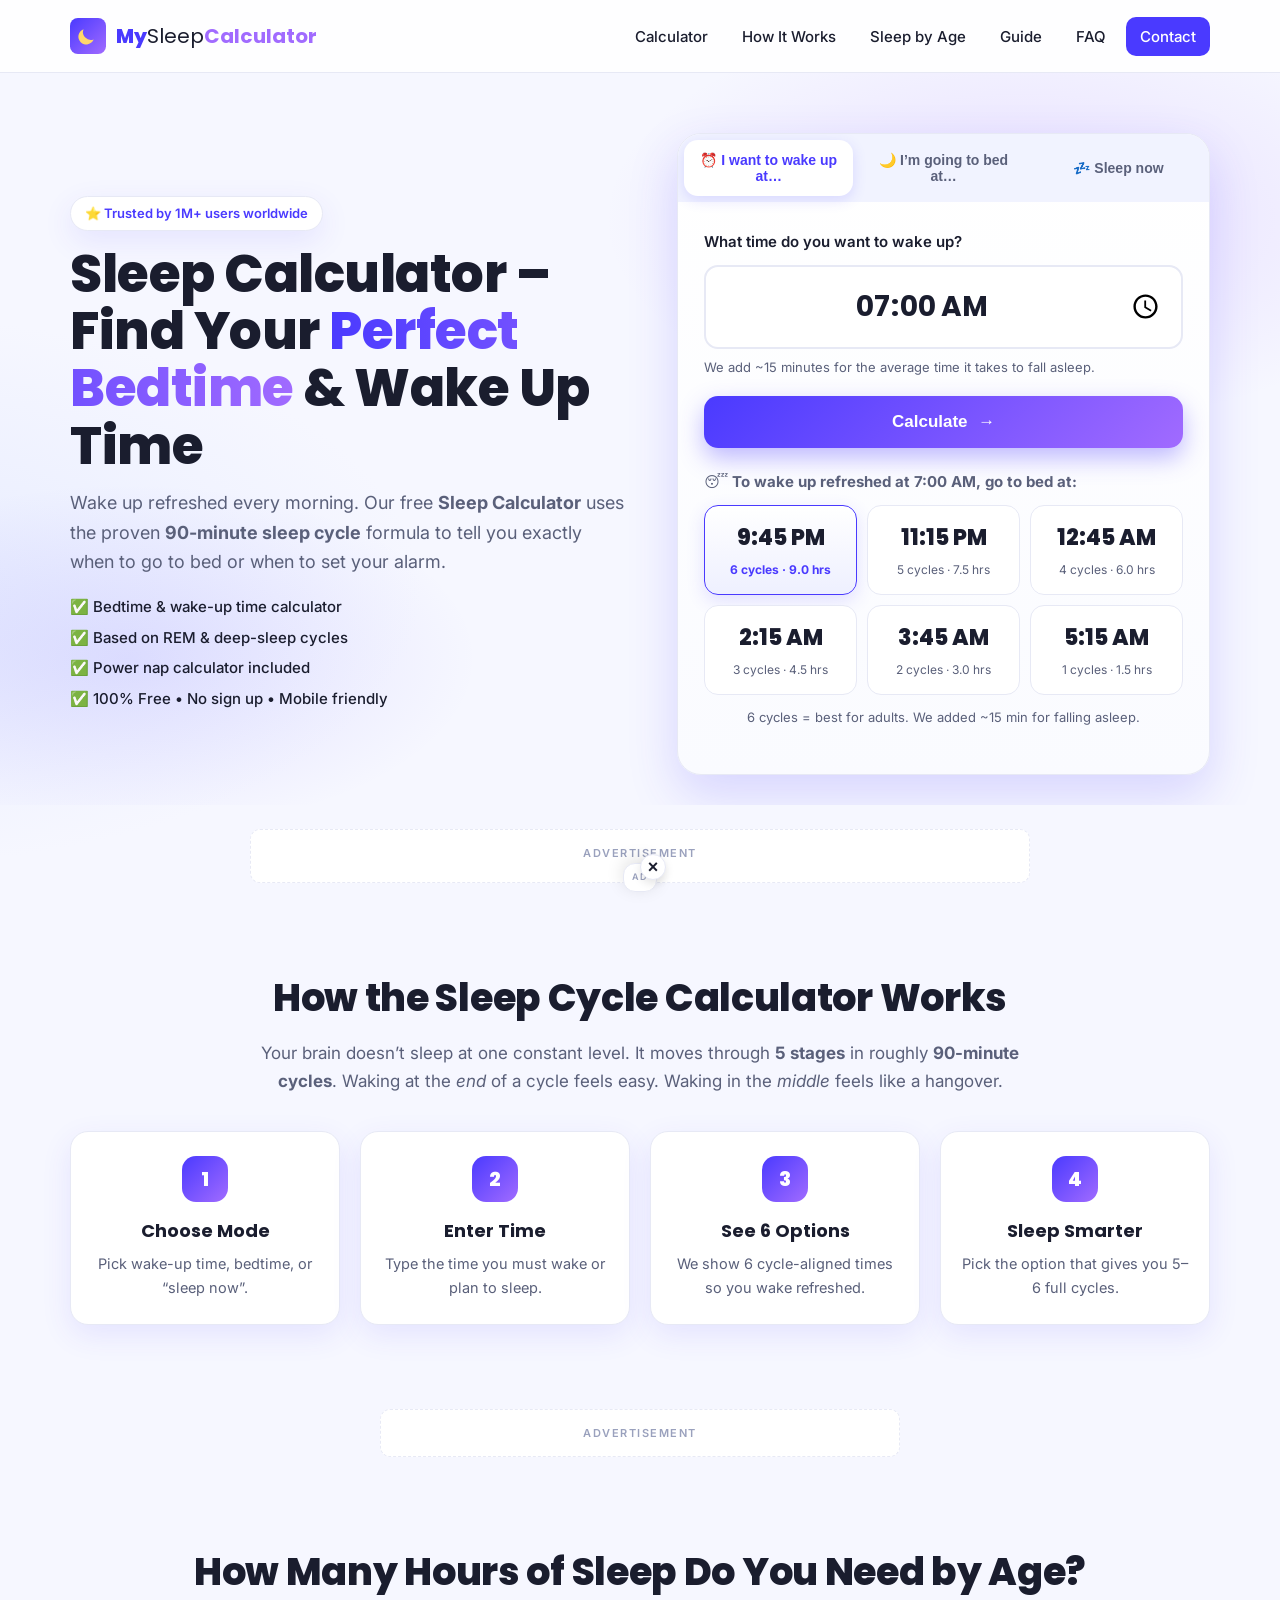
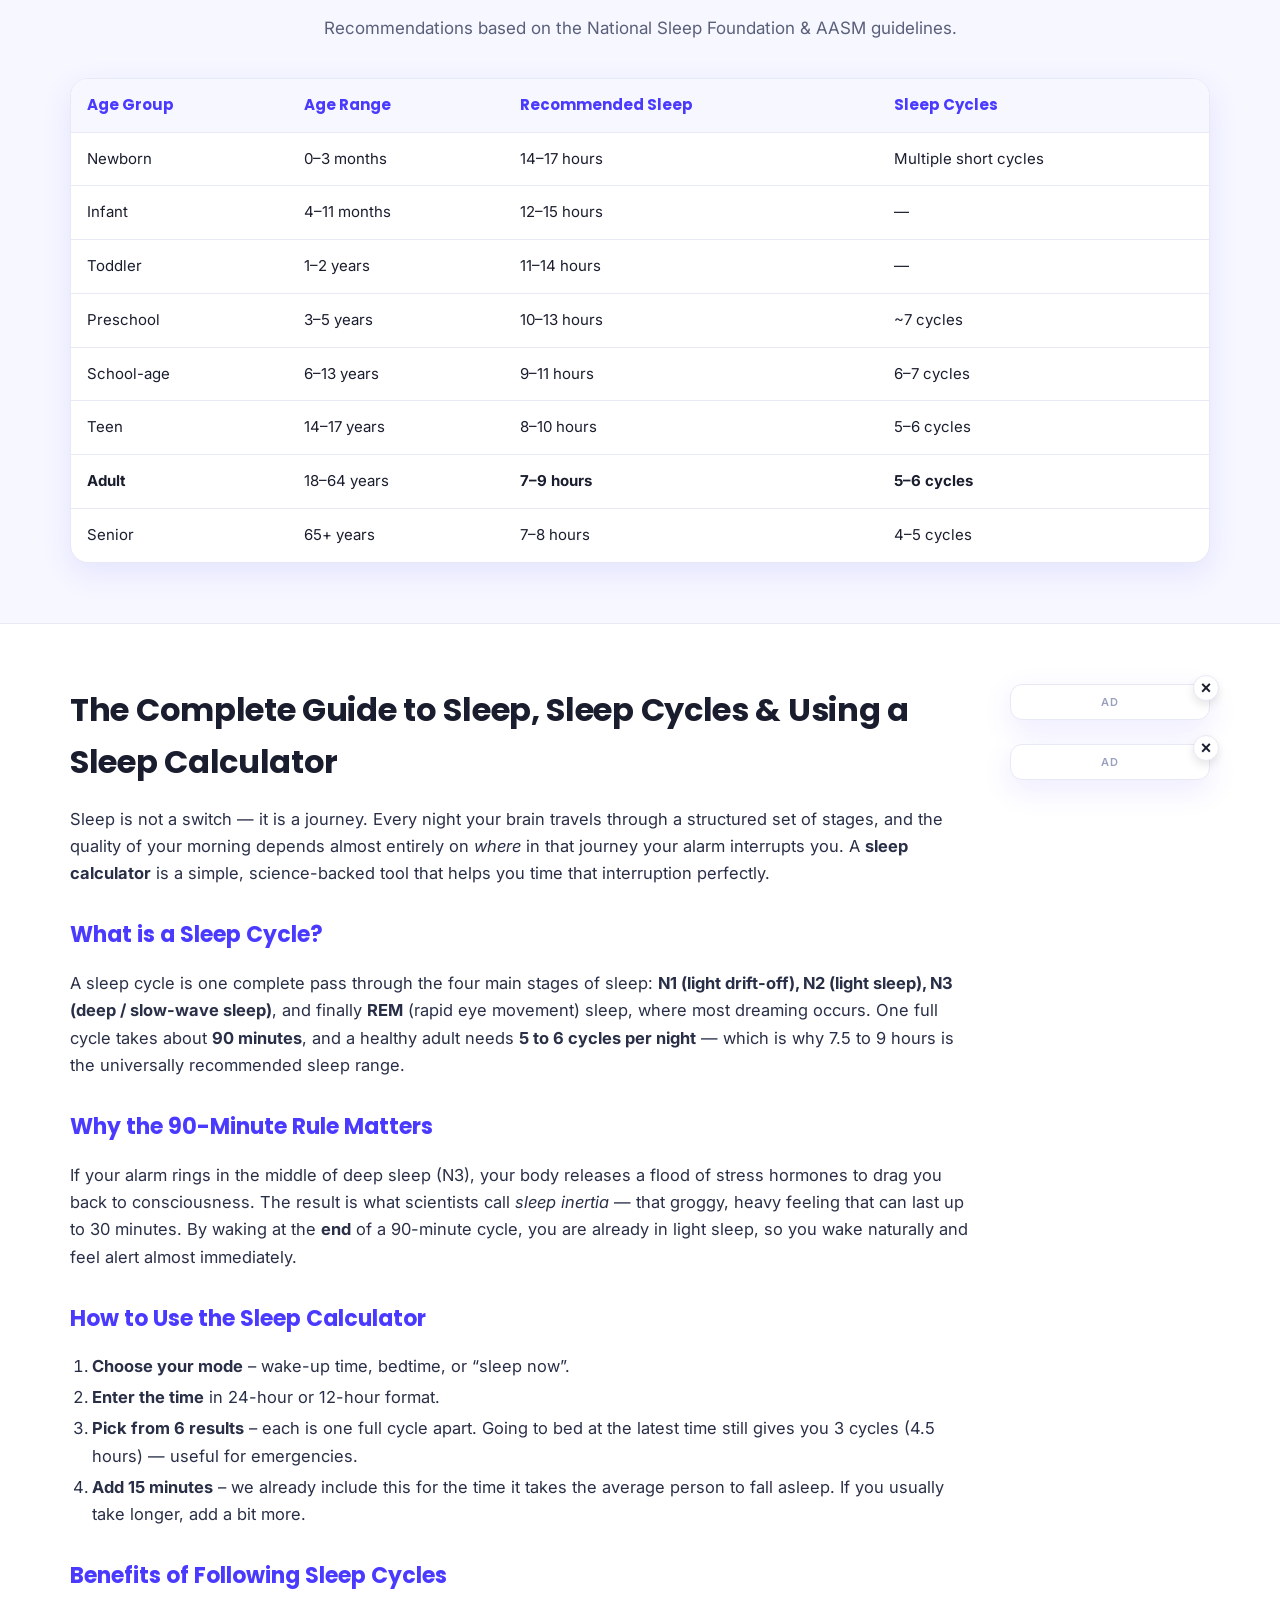
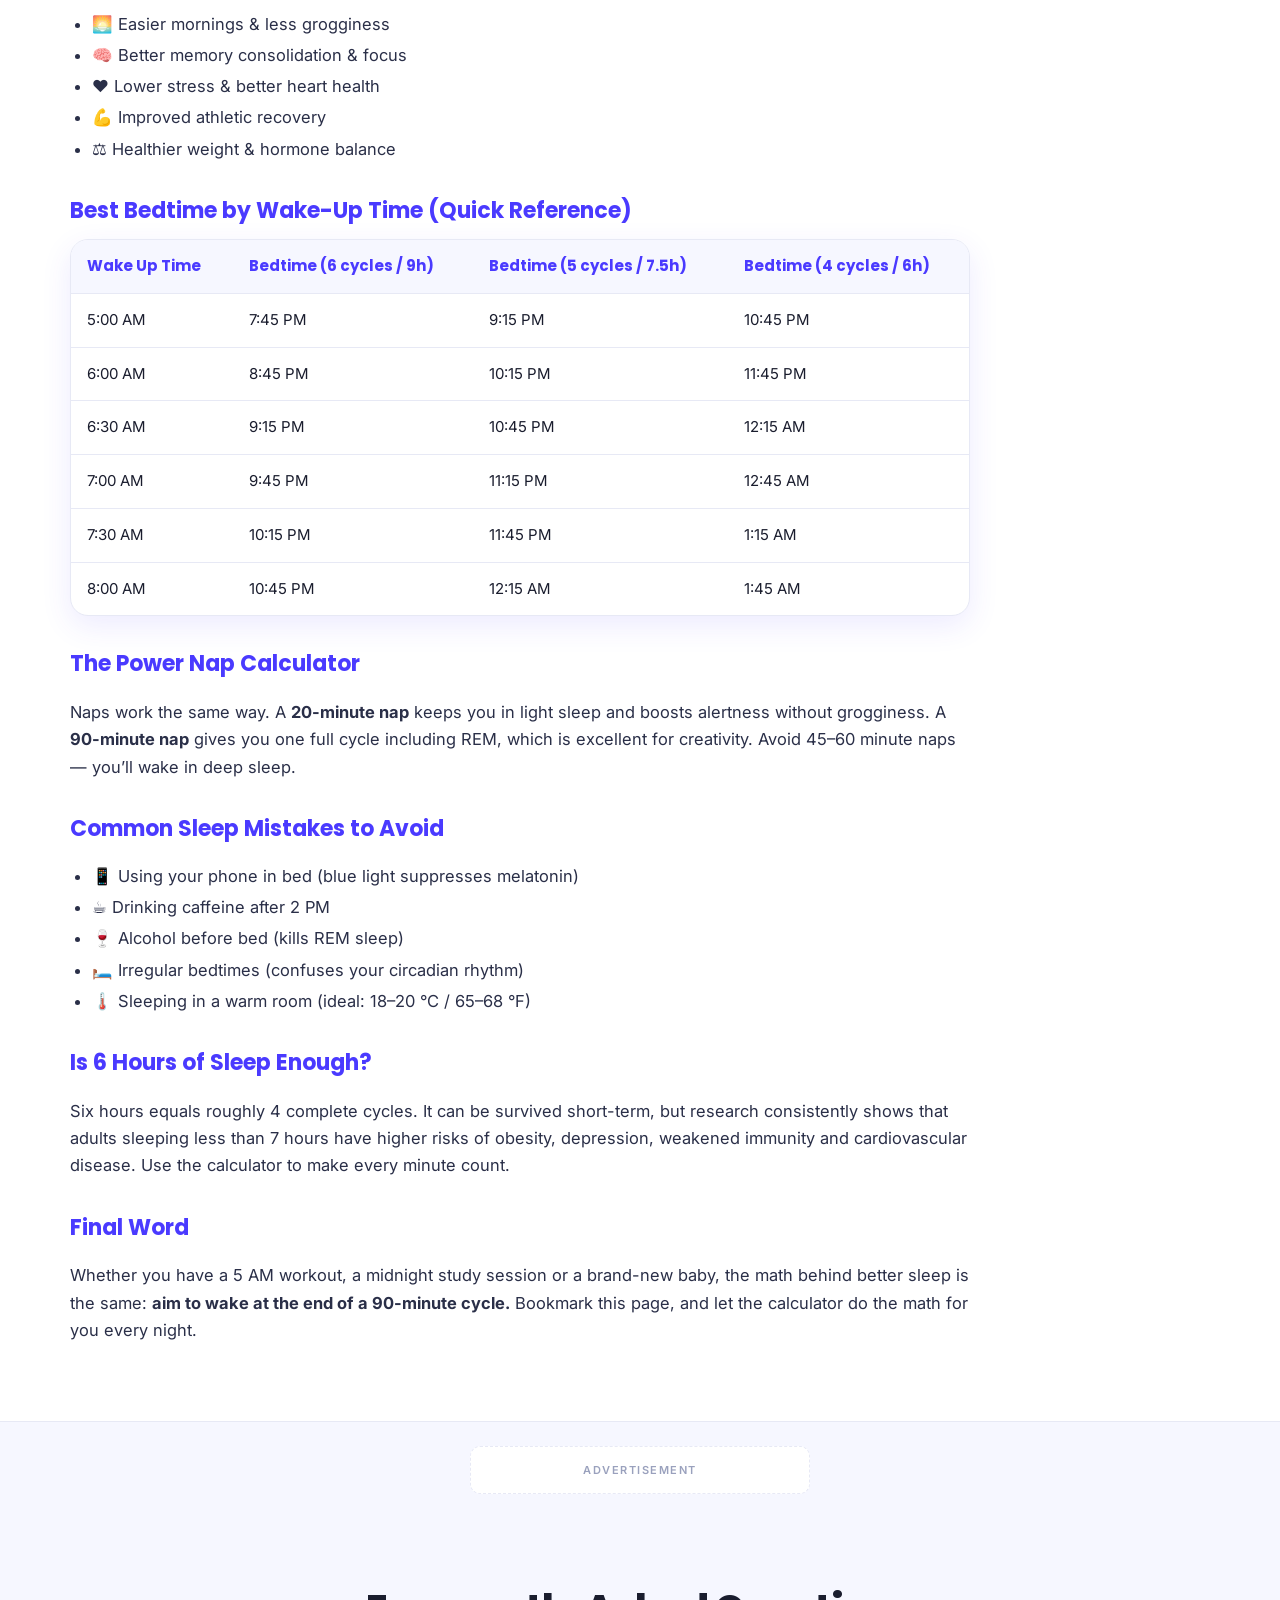
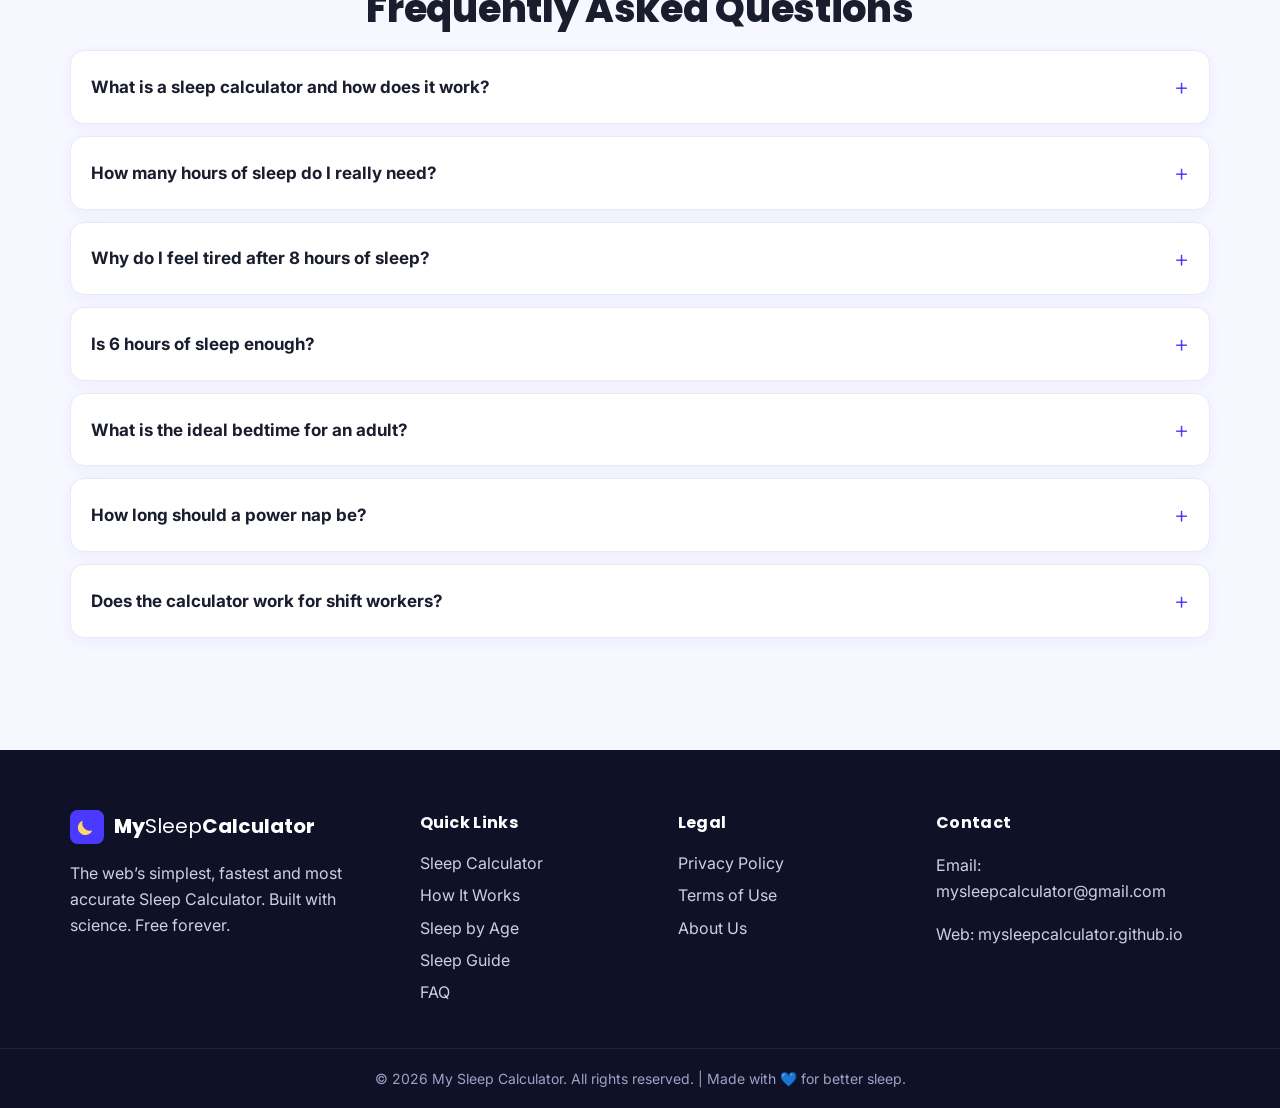
==== commit 4c2d70b1: "Add files via upload" ====
--- a/index.html
+++ b/index.html
@@ -1,990 +1,516 @@
 <!DOCTYPE html>
 <html lang="en">
 <head>
-<meta charset="UTF-8">
-<meta http-equiv="X-UA-Compatible" content="IE=edge">
-<meta name="viewport" content="width=device-width,initial-scale=1.0,viewport-fit=cover">
+<meta charset="UTF-8" />
+<meta http-equiv="X-UA-Compatible" content="IE=edge" />
+<meta name="viewport" content="width=device-width, initial-scale=1.0, maximum-scale=5.0" />
 
 <!-- ===================== PRIMARY SEO META ===================== -->
-<title>Sleep Calculator – Best Time to Sleep & Wake Up Calculator (90-Min Cycle) | My Sleep Calculator</title>
-<meta name="description" content="Free Sleep Calculator based on the 90-minute sleep cycle. Find the best time to sleep and the best time to wake up so you feel refreshed every morning. Works for kids, teens & adults.">
-<meta name="keywords" content="sleep calculator, sleep cycle calculator, bedtime calculator, wake up time calculator, best time to sleep, 90 minute sleep cycle calculator, how much sleep do i need, sleep time calculator, REM sleep calculator, sleep hours calculator">
-<meta name="author" content="My Sleep Calculator">
-<meta name="robots" content="index, follow, max-image-preview:large, max-snippet:-1, max-video-preview:-1">
-<meta name="google" content="notranslate">
-<meta name="theme-color" content="#1b1240">
-<link rel="canonical" href="https://mysleepcalculator.github.io/">
-
-<!-- ===================== OPEN GRAPH / TWITTER ===================== -->
-<meta property="og:type" content="website">
-<meta property="og:site_name" content="My Sleep Calculator">
-<meta property="og:title" content="Sleep Calculator – Best Time to Sleep & Wake Up (90-Min Cycle)">
-<meta property="og:description" content="Find your ideal bedtime or wake-up time in seconds. Free 90-minute sleep cycle calculator – wake up refreshed, not groggy.">
-<meta property="og:url" content="https://mysleepcalculator.github.io/">
-<meta property="og:image" content="https://mysleepcalculator.github.io/logo.svg">
-<meta property="og:locale" content="en_US">
-<meta name="twitter:card" content="summary_large_image">
-<meta name="twitter:title" content="Sleep Calculator – Wake Up Refreshed">
-<meta name="twitter:description" content="Free Sleep Cycle Calculator – know exactly what time to go to bed or wake up.">
-<meta name="twitter:image" content="https://mysleepcalculator.github.io/logo.svg">
-
-<!-- ===================== ICONS ===================== -->
-<link rel="icon" type="image/svg+xml" href="favicon.svg">
-<link rel="apple-touch-icon" href="favicon.svg">
-
-<!-- ===================== PRECONNECT (perf) ===================== -->
-<link rel="preconnect" href="https://fonts.googleapis.com">
-<link rel="preconnect" href="https://fonts.gstatic.com" crossorigin>
-<link href="https://fonts.googleapis.com/css2?family=Poppins:wght@400;500;600;700;800&family=Inter:wght@400;500;600;700&display=swap" rel="stylesheet">
-
-<!-- ===================== JSON-LD STRUCTURED DATA (Rich Snippets) ===================== -->
-
-<!-- WebSite + SearchAction -->
+<title>Sleep Calculator – Best Bedtime & Wake Up Time Calculator (90-Minute Cycle) | My Sleep Calculator</title>
+<meta name="description" content="Free Sleep Calculator – find the best bedtime and wake up time based on 90-minute sleep cycles. Calculate sleep hours, REM cycles, nap time and ideal bedtime by age. Mobile friendly, fast and accurate." />
+<meta name="keywords" content="sleep calculator, bedtime calculator, wake up time calculator, sleep cycle calculator, 90 minute sleep cycle, sleep time calculator, nap calculator, sleep hours calculator, REM sleep calculator, ideal bedtime, sleepytime calculator, my sleep calculator" />
+<meta name="author" content="My Sleep Calculator" />
+<meta name="robots" content="index, follow, max-snippet:-1, max-image-preview:large, max-video-preview:-1" />
+<meta name="googlebot" content="index, follow" />
+<meta name="rating" content="general" />
+<meta name="theme-color" content="#4a3aff" />
+<link rel="canonical" href="https://mysleepcalculator.github.io/" />
+
+<!-- ===================== OPEN GRAPH / FACEBOOK ===================== -->
+<meta property="og:type" content="website" />
+<meta property="og:site_name" content="My Sleep Calculator" />
+<meta property="og:title" content="Sleep Calculator – Best Bedtime & Wake Up Time Calculator" />
+<meta property="og:description" content="Calculate the perfect bedtime or wake up time using 90-minute sleep cycles. Free, fast & mobile-friendly Sleep Calculator." />
+<meta property="og:url" content="https://mysleepcalculator.github.io/" />
+<meta property="og:image" content="https://mysleepcalculator.github.io/assets/og-cover.png" />
+<meta property="og:locale" content="en_US" />
+
+<!-- ===================== TWITTER CARD ===================== -->
+<meta name="twitter:card" content="summary_large_image" />
+<meta name="twitter:title" content="Sleep Calculator – Bedtime & Wake Up Time Calculator" />
+<meta name="twitter:description" content="Find your perfect bedtime with the 90-minute sleep cycle calculator. Wake up refreshed every morning." />
+<meta name="twitter:image" content="https://mysleepcalculator.github.io/assets/og-cover.png" />
+
+<!-- ===================== FAVICON (inline SVG – no extra file) ===================== -->
+<link rel="icon" type="image/svg+xml" href="data:image/svg+xml,%3Csvg xmlns='http://www.w3.org/2000/svg' viewBox='0 0 64 64'%3E%3Cdefs%3E%3ClinearGradient id='g' x1='0' x2='1' y1='0' y2='1'%3E%3Cstop offset='0' stop-color='%234a3aff'/%3E%3Cstop offset='1' stop-color='%23a16bff'/%3E%3C/linearGradient%3E%3C/defs%3E%3Crect width='64' height='64' rx='14' fill='url(%23g)'/%3E%3Cpath d='M42 38a14 14 0 0 1-18-18 14 14 0 1 0 18 18z' fill='%23ffd76b'/%3E%3C/svg%3E" />
+
+<!-- ===================== PRECONNECT ===================== -->
+<link rel="preconnect" href="https://fonts.googleapis.com" />
+<link rel="preconnect" href="https://fonts.gstatic.com" crossorigin />
+<link href="https://fonts.googleapis.com/css2?family=Inter:wght@400;500;600;700;800&family=Poppins:wght@600;700;800&display=swap" rel="stylesheet" />
+
+<link rel="stylesheet" href="style.css" />
+
+<!-- ===================== STRUCTURED DATA / SCHEMA (Rich Snippets) ===================== -->
 <script type="application/ld+json">
 {
   "@context": "https://schema.org",
-  "@type": "WebSite",
-  "name": "My Sleep Calculator",
-  "url": "https://mysleepcalculator.github.io/",
-  "description": "Free 90-minute sleep cycle calculator to find the best bedtime and wake-up time.",
-  "publisher": {
-    "@type": "Organization",
-    "name": "My Sleep Calculator",
-    "email": "mysleepcalculator@gmail.com",
-    "logo": {
-      "@type": "ImageObject",
-      "url": "https://mysleepcalculator.github.io/logo.svg"
-    }
-  },
-  "potentialAction": {
-    "@type": "SearchAction",
-    "target": "https://mysleepcalculator.github.io/?q={search_term_string}",
-    "query-input": "required name=search_term_string"
-  }
-}
-</script>
-
-<!-- WebApplication (Sleep Calculator app) -->
-<script type="application/ld+json">
-{
-  "@context": "https://schema.org",
-  "@type": "WebApplication",
-  "name": "My Sleep Calculator",
-  "operatingSystem": "Any",
-  "applicationCategory": "HealthApplication",
-  "browserRequirements": "Requires JavaScript enabled",
-  "url": "https://mysleepcalculator.github.io/",
-  "description": "Calculate the best time to go to bed or wake up using the 90-minute REM sleep cycle.",
-  "offers": {
-    "@type": "Offer",
-    "price": "0",
-    "priceCurrency": "USD"
-  },
-  "aggregateRating": {
-    "@type": "AggregateRating",
-    "ratingValue": "4.9",
-    "ratingCount": "1284",
-    "bestRating": "5",
-    "worstRating": "1"
-  }
-}
-</script>
-
-<!-- Organization -->
-<script type="application/ld+json">
-{
-  "@context": "https://schema.org",
-  "@type": "Organization",
-  "name": "My Sleep Calculator",
-  "url": "https://mysleepcalculator.github.io/",
-  "logo": "https://mysleepcalculator.github.io/logo.svg",
-  "email": "mysleepcalculator@gmail.com",
-  "sameAs": []
-}
-</script>
-
-<!-- Breadcrumb -->
-<script type="application/ld+json">
-{
-  "@context": "https://schema.org",
-  "@type": "BreadcrumbList",
-  "itemListElement": [
-    {"@type": "ListItem", "position": 1, "name": "Home", "item": "https://mysleepcalculator.github.io/"},
-    {"@type": "ListItem", "position": 2, "name": "Sleep Calculator", "item": "https://mysleepcalculator.github.io/#calculator"}
-  ]
-}
-</script>
-
-<!-- HowTo schema -->
-<script type="application/ld+json">
-{
-  "@context": "https://schema.org",
-  "@type": "HowTo",
-  "name": "How to Use the Sleep Calculator",
-  "description": "Step-by-step guide to calculate the best bedtime or wake-up time using 90-minute sleep cycles.",
-  "totalTime": "PT1M",
-  "step": [
-    {"@type": "HowToStep", "position": 1, "name": "Choose mode", "text": "Decide whether you want to know when to wake up or when to go to bed."},
-    {"@type": "HowToStep", "position": 2, "name": "Enter your time", "text": "Type the time you plan to sleep, or the time you must wake up."},
-    {"@type": "HowToStep", "position": 3, "name": "Get results", "text": "The calculator instantly shows the best times based on full 90-minute REM cycles."},
-    {"@type": "HowToStep", "position": 4, "name": "Pick a cycle", "text": "Aim for 5 or 6 cycles (7.5 to 9 hours) for the best rest."}
-  ]
-}
-</script>
-
-<!-- FAQ schema (for rich snippets) -->
-<script type="application/ld+json">
-{
-  "@context": "https://schema.org",
-  "@type": "FAQPage",
-  "mainEntity": [
+  "@graph": [
     {
-      "@type": "Question",
-      "name": "How does the Sleep Calculator work?",
-      "acceptedAnswer": {"@type": "Answer", "text": "The Sleep Calculator uses the 90-minute REM sleep cycle to suggest the best time to fall asleep or wake up. It accounts for the average 15 minutes it takes most people to fall asleep, then calculates wake-up times at the end of full cycles so you wake up between cycles instead of mid-cycle, which is when you feel groggy."}
+      "@type": "WebSite",
+      "@id": "https://mysleepcalculator.github.io/#website",
+      "url": "https://mysleepcalculator.github.io/",
+      "name": "My Sleep Calculator",
+      "description": "Free Sleep Calculator – best bedtime and wake up time based on 90-minute sleep cycles.",
+      "publisher": { "@id": "https://mysleepcalculator.github.io/#organization" },
+      "potentialAction": {
+        "@type": "SearchAction",
+        "target": "https://mysleepcalculator.github.io/?s={search_term_string}",
+        "query-input": "required name=search_term_string"
+      }
     },
     {
-      "@type": "Question",
-      "name": "How many hours of sleep do I need?",
-      "acceptedAnswer": {"@type": "Answer", "text": "Most adults (18–64) need 7 to 9 hours of sleep per night, which equals about 5 to 6 full sleep cycles. Teens need 8–10 hours, school-age kids 9–12 hours, and seniors 7–8 hours."}
+      "@type": "Organization",
+      "@id": "https://mysleepcalculator.github.io/#organization",
+      "name": "My Sleep Calculator",
+      "url": "https://mysleepcalculator.github.io/",
+      "email": "mysleepcalculator@gmail.com",
+      "logo": {
+        "@type": "ImageObject",
+        "url": "https://mysleepcalculator.github.io/assets/logo.png",
+        "width": 512,
+        "height": 512
+      },
+      "sameAs": []
     },
     {
-      "@type": "Question",
-      "name": "What is the best time to sleep?",
-      "acceptedAnswer": {"@type": "Answer", "text": "The best time to sleep depends on when you have to wake up. Work backwards in 90-minute increments. For example, if you must wake at 6:30 AM, ideal bedtimes are 9:15 PM, 10:45 PM, or 11:30 PM."}
+      "@type": "WebApplication",
+      "name": "My Sleep Calculator",
+      "url": "https://mysleepcalculator.github.io/",
+      "applicationCategory": "HealthApplication",
+      "operatingSystem": "Any",
+      "browserRequirements": "Requires JavaScript",
+      "offers": { "@type": "Offer", "price": "0", "priceCurrency": "USD" },
+      "aggregateRating": {
+        "@type": "AggregateRating",
+        "ratingValue": "4.9",
+        "ratingCount": "1287",
+        "bestRating": "5",
+        "worstRating": "1"
+      }
     },
     {
-      "@type": "Question",
-      "name": "Why do I wake up tired even after 8 hours of sleep?",
-      "acceptedAnswer": {"@type": "Answer", "text": "You may be waking up in the middle of a deep-sleep stage. Try sleeping in multiples of 90 minutes (6, 7.5, or 9 hours) so your alarm rings between cycles when your body is closest to natural wakefulness."}
+      "@type": "FAQPage",
+      "mainEntity": [
+        {
+          "@type": "Question",
+          "name": "What is a sleep calculator and how does it work?",
+          "acceptedAnswer": {
+            "@type": "Answer",
+            "text": "A sleep calculator uses the 90-minute sleep cycle to suggest the best bedtime or wake up time so you wake at the end of a cycle (light sleep) instead of in the middle of deep or REM sleep, helping you feel refreshed."
+          }
+        },
+        {
+          "@type": "Question",
+          "name": "How many hours of sleep do I need?",
+          "acceptedAnswer": {
+            "@type": "Answer",
+            "text": "Most adults need 7–9 hours (5–6 sleep cycles). Teens need 8–10 hours, school-age children 9–12 hours, and toddlers 11–14 hours per day including naps."
+          }
+        },
+        {
+          "@type": "Question",
+          "name": "Why do I feel tired even after 8 hours of sleep?",
+          "acceptedAnswer": {
+            "@type": "Answer",
+            "text": "You may be waking in the middle of a deep-sleep stage. Using a sleep cycle calculator helps you wake at the end of a 90-minute cycle so you feel more alert."
+          }
+        },
+        {
+          "@type": "Question",
+          "name": "Is 6 hours of sleep enough?",
+          "acceptedAnswer": {
+            "@type": "Answer",
+            "text": "Six hours equals about 4 full cycles. It can work short-term, but long-term most adults need 5–6 cycles (7.5–9 hours) for optimal health, memory and metabolism."
+          }
+        },
+        {
+          "@type": "Question",
+          "name": "What is the best time to go to sleep?",
+          "acceptedAnswer": {
+            "@type": "Answer",
+            "text": "The best bedtime depends on when you must wake up. Count back in 90-minute blocks and add ~15 minutes to fall asleep. Our calculator does this automatically."
+          }
+        }
+      ]
     },
     {
-      "@type": "Question",
-      "name": "Is a 20-minute power nap effective?",
-      "acceptedAnswer": {"@type": "Answer", "text": "Yes. A 20-minute nap keeps you in light sleep, boosts alertness, and avoids the grogginess (sleep inertia) that comes from waking mid-cycle. Avoid naps longer than 30 minutes unless you can sleep a full 90-minute cycle."}
+      "@type": "BreadcrumbList",
+      "itemListElement": [
+        { "@type": "ListItem", "position": 1, "name": "Home", "item": "https://mysleepcalculator.github.io/" },
+        { "@type": "ListItem", "position": 2, "name": "Sleep Calculator", "item": "https://mysleepcalculator.github.io/#calculator" }
+      ]
     },
     {
-      "@type": "Question",
-      "name": "Is the Sleep Calculator free to use?",
-      "acceptedAnswer": {"@type": "Answer", "text": "Yes – My Sleep Calculator is 100% free, requires no sign-up, and works on any mobile, tablet or desktop browser."}
+      "@type": "HowTo",
+      "name": "How to use the Sleep Calculator",
+      "description": "Find the perfect bedtime or wake up time using 90-minute sleep cycles.",
+      "step": [
+        { "@type": "HowToStep", "name": "Choose mode", "text": "Select whether you want to know what time to wake up or what time to go to bed." },
+        { "@type": "HowToStep", "name": "Enter time", "text": "Enter the time you plan to sleep or the time you must wake up." },
+        { "@type": "HowToStep", "name": "View results", "text": "The calculator shows 4–6 optimal times based on 90-minute sleep cycles." }
+      ]
     }
   ]
 }
 </script>
-
-<!-- Article schema -->
-<script type="application/ld+json">
-{
-  "@context": "https://schema.org",
-  "@type": "Article",
-  "headline": "The Complete Guide to Sleep Cycles and the 90-Minute Rule",
-  "image": ["https://mysleepcalculator.github.io/logo.svg"],
-  "datePublished": "2025-01-15",
-  "dateModified": "2026-05-22",
-  "author": {"@type": "Organization", "name": "My Sleep Calculator"},
-  "publisher": {
-    "@type": "Organization",
-    "name": "My Sleep Calculator",
-    "logo": {"@type": "ImageObject", "url": "https://mysleepcalculator.github.io/logo.svg"}
-  },
-  "mainEntityOfPage": {"@type": "WebPage", "@id": "https://mysleepcalculator.github.io/"}
-}
-</script>
-
-<style>
-/* ============= RESET & VARIABLES ============= */
-*,*::before,*::after{box-sizing:border-box;margin:0;padding:0}
-:root{
-  --bg-1:#0d0824;          /* deep night */
-  --bg-2:#1b1240;          /* night blue */
-  --bg-3:#241858;
-  --primary:#7c5cff;       /* sleep purple */
-  --primary-2:#5b3df0;
-  --accent:#ffd86b;        /* moon gold */
-  --accent-2:#ffb347;
-  --text:#eef0ff;
-  --text-dim:#b8b6d6;
-  --card:rgba(255,255,255,0.05);
-  --card-border:rgba(255,255,255,0.10);
-  --success:#34d399;
-  --shadow:0 20px 60px rgba(0,0,0,.35);
-  --radius:18px;
-  --radius-sm:10px;
-}
-html{scroll-behavior:smooth;-webkit-text-size-adjust:100%}
-body{
-  font-family:'Inter','Poppins',system-ui,-apple-system,Segoe UI,Roboto,sans-serif;
-  background:
-    radial-gradient(1200px 600px at 80% -10%, rgba(124,92,255,.35), transparent 60%),
-    radial-gradient(800px 500px at -10% 30%, rgba(255,216,107,.10), transparent 60%),
-    linear-gradient(180deg,var(--bg-1) 0%, var(--bg-2) 60%, var(--bg-1) 100%);
-  color:var(--text);
-  line-height:1.65;
-  overflow-x:hidden;
-  min-height:100vh;
-}
-img,svg{max-width:100%;display:block}
-a{color:var(--accent);text-decoration:none}
-a:hover{text-decoration:underline}
-h1,h2,h3,h4{font-family:'Poppins',sans-serif;line-height:1.25;color:#fff}
-h1{font-size:clamp(1.9rem,4.6vw,3.2rem);font-weight:800;letter-spacing:-.02em}
-h2{font-size:clamp(1.5rem,3.4vw,2.2rem);font-weight:700;margin:2rem 0 1rem}
-h3{font-size:clamp(1.15rem,2.2vw,1.4rem);font-weight:700;margin:1.4rem 0 .6rem}
-p{margin:.6rem 0;color:var(--text-dim)}
-.container{width:min(1180px,92%);margin-inline:auto}
-
-/* ============= STARFIELD ============= */
-.stars{position:fixed;inset:0;z-index:-1;pointer-events:none;overflow:hidden}
-.stars span{position:absolute;width:2px;height:2px;background:#fff;border-radius:50%;opacity:.7;animation:tw 4s infinite ease-in-out}
-@keyframes tw{0%,100%{opacity:.2;transform:scale(.6)}50%{opacity:1;transform:scale(1.1)}}
-
-/* ============= HEADER ============= */
-header.site-header{
-  position:sticky;top:0;z-index:50;
-  backdrop-filter:saturate(160%) blur(14px);
-  background:rgba(13,8,36,.72);
-  border-bottom:1px solid var(--card-border);
-}
-.nav{display:flex;align-items:center;justify-content:space-between;padding:14px 0;gap:1rem}
-.brand{display:flex;align-items:center;gap:.6rem;font-family:'Poppins';font-weight:800;color:#fff}
-.brand svg{height:42px;width:auto}
-.brand-text{font-size:1.05rem}
-.brand-text small{display:block;font-weight:500;color:var(--text-dim);font-size:.7rem;letter-spacing:.16em;text-transform:uppercase}
-nav ul{display:flex;gap:1.5rem;list-style:none}
-nav ul a{color:var(--text);font-weight:500;font-size:.95rem;opacity:.9}
-nav ul a:hover{color:var(--accent);text-decoration:none}
-.hamburger{display:none;background:none;border:0;color:#fff;font-size:1.6rem;cursor:pointer}
-
-/* ============= HERO ============= */
-.hero{padding:3rem 0 1.5rem;text-align:center}
-.hero h1 span{background:linear-gradient(90deg,var(--accent),var(--primary));-webkit-background-clip:text;background-clip:text;color:transparent}
-.hero p.lead{font-size:clamp(1rem,2vw,1.15rem);color:var(--text-dim);max-width:740px;margin:.75rem auto 1.5rem}
-.badges{display:flex;flex-wrap:wrap;justify-content:center;gap:.5rem;margin:.5rem 0 1rem}
-.badge{background:var(--card);border:1px solid var(--card-border);padding:.35rem .8rem;border-radius:999px;font-size:.82rem;color:var(--text);display:inline-flex;gap:.35rem;align-items:center}
-.badge::before{content:"★";color:var(--accent)}
-
-/* ============= AD SLOTS ============= */
-.ad-wrap{display:flex;justify-content:center;margin:1.2rem auto;min-height:50px;clear:both}
-.ad-wrap.ad-label{position:relative}
-.ad-wrap.ad-label::before{
-  content:"Advertisement";position:absolute;top:-16px;left:50%;transform:translateX(-50%);
-  font-size:.65rem;letter-spacing:.18em;color:var(--text-dim);text-transform:uppercase;opacity:.7
-}
-.ad-inner{display:inline-block;background:rgba(255,255,255,.02);border:1px dashed rgba(255,255,255,.08);border-radius:8px;padding:6px;max-width:100%;overflow:hidden}
-
-/* ============= CALCULATOR ============= */
-.calc-section{padding:1rem 0 2rem}
-.calc-card{
-  background:linear-gradient(180deg,rgba(36,24,88,.85),rgba(27,18,64,.92));
-  border:1px solid var(--card-border);
-  border-radius:var(--radius);
-  padding:clamp(1.25rem,3vw,2.4rem);
-  box-shadow:var(--shadow);
-  position:relative;
-  overflow:hidden;
-}
-.calc-card::after{content:"";position:absolute;inset:-2px;border-radius:inherit;pointer-events:none;background:conic-gradient(from 200deg,rgba(124,92,255,.4),transparent 30%,rgba(255,216,107,.3),transparent 70%,rgba(124,92,255,.4));z-index:-1;filter:blur(20px);opacity:.5}
-.mode-tabs{display:flex;gap:.5rem;background:rgba(0,0,0,.25);border:1px solid var(--card-border);border-radius:14px;padding:6px;margin-bottom:1.5rem;flex-wrap:wrap}
-.mode-tab{flex:1;min-width:120px;padding:.85rem 1rem;border:0;background:transparent;color:var(--text-dim);font-weight:600;font-size:.95rem;border-radius:10px;cursor:pointer;transition:.25s;font-family:inherit}
-.mode-tab.active{background:linear-gradient(135deg,var(--primary),var(--primary-2));color:#fff;box-shadow:0 8px 22px rgba(124,92,255,.4)}
-.mode-tab:hover:not(.active){color:#fff;background:rgba(255,255,255,.05)}
-
-.input-grid{display:grid;grid-template-columns:1fr 1fr;gap:1rem;align-items:end}
-.field label{display:block;font-size:.85rem;color:var(--text-dim);margin-bottom:.4rem;font-weight:600;letter-spacing:.04em;text-transform:uppercase}
-.field input, .field select{
-  width:100%;padding:.95rem 1rem;border-radius:12px;border:1px solid var(--card-border);
-  background:rgba(255,255,255,.04);color:#fff;font-size:1.05rem;font-family:inherit;
-  outline:none;transition:.2s;
-}
-.field input:focus, .field select:focus{border-color:var(--primary);box-shadow:0 0 0 4px rgba(124,92,255,.25);background:rgba(255,255,255,.06)}
-.btn{
-  display:inline-flex;align-items:center;justify-content:center;gap:.5rem;
-  padding:1rem 1.4rem;border-radius:12px;border:0;cursor:pointer;
-  background:linear-gradient(135deg,var(--accent),var(--accent-2));color:#1b1240;
-  font-weight:800;font-size:1.05rem;letter-spacing:.02em;font-family:inherit;
-  box-shadow:0 12px 30px rgba(255,179,71,.35);transition:.2s;
-}
-.btn:hover{transform:translateY(-2px);box-shadow:0 18px 40px rgba(255,179,71,.45)}
-.btn.full{width:100%;margin-top:1rem}
-
-.options-row{display:flex;flex-wrap:wrap;gap:.75rem;margin-top:1rem;align-items:center}
-.opt-pill{background:rgba(255,255,255,.04);border:1px solid var(--card-border);border-radius:999px;padding:.5rem 1rem;display:inline-flex;align-items:center;gap:.5rem;font-size:.88rem;color:var(--text)}
-.opt-pill input{accent-color:var(--accent);transform:scale(1.15)}
-
-/* Results */
-.results{margin-top:1.6rem;display:none}
-.results.show{display:block;animation:fadeUp .5s ease}
-@keyframes fadeUp{from{opacity:0;transform:translateY(10px)}to{opacity:1;transform:none}}
-.result-headline{font-size:1.05rem;color:var(--text);margin-bottom:1rem}
-.result-headline strong{color:var(--accent)}
-.result-grid{display:grid;grid-template-columns:repeat(auto-fit,minmax(170px,1fr));gap:.85rem}
-.result-card{
-  background:rgba(255,255,255,.04);border:1px solid var(--card-border);
-  border-radius:14px;padding:1rem;text-align:center;cursor:default;
-  transition:.25s;position:relative;
-}
-.result-card:hover{transform:translateY(-3px);border-color:var(--primary);background:rgba(124,92,255,.10)}
-.result-card .time{font-family:'Poppins';font-size:1.6rem;font-weight:800;color:#fff;letter-spacing:.02em}
-.result-card .meta{font-size:.78rem;color:var(--text-dim);margin-top:.25rem;letter-spacing:.04em;text-transform:uppercase}
-.result-card.recommended{background:linear-gradient(135deg,rgba(124,92,255,.20),rgba(255,216,107,.10));border-color:var(--accent)}
-.result-card.recommended::before{content:"✓ Best";position:absolute;top:-10px;left:50%;transform:translateX(-50%);background:var(--success);color:#04331f;font-size:.65rem;font-weight:800;padding:3px 9px;border-radius:999px;letter-spacing:.1em}
-
-.note{margin-top:1rem;font-size:.85rem;color:var(--text-dim);background:rgba(0,0,0,.18);padding:.7rem .9rem;border-radius:10px;border-left:3px solid var(--primary)}
-
-/* ============= SECTION CARDS ============= */
-.section{padding:2.5rem 0}
-.section-title{text-align:center;margin-bottom:1.5rem}
-.section-title p{max-width:680px;margin-inline:auto}
-.grid-3{display:grid;grid-template-columns:repeat(auto-fit,minmax(260px,1fr));gap:1.25rem}
-.feature{
-  background:var(--card);border:1px solid var(--card-border);border-radius:var(--radius);
-  padding:1.4rem;transition:.25s;
-}
-.feature:hover{transform:translateY(-4px);border-color:var(--primary)}
-.feature .ico{width:48px;height:48px;display:grid;place-items:center;border-radius:12px;background:linear-gradient(135deg,var(--primary),var(--primary-2));color:#fff;font-size:1.5rem;margin-bottom:.7rem}
-.feature h3{margin:.2rem 0 .4rem;color:#fff}
-
-/* ============= ARTICLE ============= */
-.article{
-  background:rgba(255,255,255,.03);border:1px solid var(--card-border);
-  border-radius:var(--radius);padding:clamp(1.5rem,4vw,3rem);margin-top:1.5rem
-}
-.article h2{margin-top:2rem}
-.article h2:first-child{margin-top:0}
-.article p, .article li{font-size:1rem;color:#dcdaf2}
-.article ul, .article ol{padding-left:1.4rem;margin:.6rem 0 1rem}
-.article li{margin-bottom:.35rem}
-.article table{width:100%;border-collapse:collapse;margin:1rem 0;font-size:.95rem;background:rgba(0,0,0,.18);border-radius:10px;overflow:hidden}
-.article th,.article td{padding:.7rem .9rem;text-align:left;border-bottom:1px solid var(--card-border)}
-.article th{background:rgba(124,92,255,.18);color:#fff;font-weight:700}
-.article blockquote{border-left:4px solid var(--accent);padding:.6rem 1rem;margin:1rem 0;background:rgba(255,216,107,.06);border-radius:0 10px 10px 0;color:#fff;font-style:italic}
-
-/* ============= FAQ ============= */
-.faq details{
-  background:var(--card);border:1px solid var(--card-border);border-radius:14px;
-  padding:1rem 1.2rem;margin-bottom:.7rem;transition:.25s
-}
-.faq details[open]{background:rgba(124,92,255,.10);border-color:var(--primary)}
-.faq summary{cursor:pointer;font-weight:600;color:#fff;list-style:none;display:flex;justify-content:space-between;align-items:center;gap:.5rem}
-.faq summary::-webkit-details-marker{display:none}
-.faq summary::after{content:"+";font-size:1.4rem;color:var(--accent);transition:.25s}
-.faq details[open] summary::after{transform:rotate(45deg)}
-.faq details p{margin-top:.6rem}
-
-/* ============= FOOTER ============= */
-footer{margin-top:3rem;background:linear-gradient(180deg,transparent,rgba(0,0,0,.45));border-top:1px solid var(--card-border);padding:2rem 0 6rem}
-.foot-grid{display:grid;grid-template-columns:1.5fr 1fr 1fr;gap:2rem}
-.foot-grid h4{color:#fff;margin-bottom:.7rem;font-size:1rem}
-.foot-grid a{color:var(--text-dim);display:block;margin-bottom:.35rem;font-size:.9rem}
-.foot-grid a:hover{color:var(--accent);text-decoration:none}
-.copyright{text-align:center;margin-top:1.5rem;color:var(--text-dim);font-size:.85rem;border-top:1px solid var(--card-border);padding-top:1rem}
-
-/* ============= STICKY MOBILE BANNER (320x50) ============= */
-#sticky-mobile{
-  position:fixed;left:0;right:0;bottom:0;z-index:60;
-  background:rgba(13,8,36,.92);backdrop-filter:blur(10px);border-top:1px solid var(--card-border);
-  display:none;justify-content:center;align-items:center;padding:6px 26px 6px 6px;min-height:58px;
-}
-#sticky-mobile .close{position:absolute;right:6px;top:6px;background:rgba(255,255,255,.12);border:0;color:#fff;width:24px;height:24px;border-radius:50%;cursor:pointer;font-size:14px;line-height:1;display:grid;place-items:center}
-#sticky-desktop{
-  position:fixed;left:0;right:0;bottom:0;z-index:55;
-  background:rgba(13,8,36,.92);backdrop-filter:blur(10px);border-top:1px solid var(--card-border);
-  display:none;justify-content:center;align-items:center;padding:6px 36px 6px 6px;min-height:98px;
-}
-#sticky-desktop .close{position:absolute;right:10px;top:10px;background:rgba(255,255,255,.12);border:0;color:#fff;width:28px;height:28px;border-radius:50%;cursor:pointer;font-size:16px;line-height:1;display:grid;place-items:center}
-
-/* ============= INTERSTITIAL OVERLAY ============= */
-#interstitial{
-  position:fixed;inset:0;background:rgba(0,0,0,.86);z-index:200;
-  display:none;align-items:center;justify-content:center;padding:1rem;
-  animation:fadeIn .3s ease;
-}
-@keyframes fadeIn{from{opacity:0}to{opacity:1}}
-#interstitial .box{
-  background:#1b1240;border:1px solid var(--card-border);border-radius:16px;
-  padding:14px;position:relative;max-width:96vw;text-align:center;
-}
-#interstitial .close-x{
-  position:absolute;top:-14px;right:-14px;background:#ff5d5d;color:#fff;border:0;
-  width:36px;height:36px;border-radius:50%;cursor:pointer;font-size:18px;font-weight:800;
-  box-shadow:0 8px 22px rgba(255,93,93,.6);
-}
-#interstitial .label{font-size:.72rem;color:var(--text-dim);text-transform:uppercase;letter-spacing:.18em;margin-bottom:8px}
-
-/* ============= SIDE STICKY (desktop only) ============= */
-.side-ad{position:fixed;top:120px;z-index:40;display:none}
-.side-ad.left{left:8px}
-.side-ad.right{right:8px}
-
-/* ============= RESPONSIVE ============= */
-@media (max-width: 900px){
-  .foot-grid{grid-template-columns:1fr}
-}
-@media (max-width: 768px){
-  nav ul{display:none;position:absolute;top:64px;left:0;right:0;background:rgba(13,8,36,.98);flex-direction:column;padding:1rem 1.5rem;gap:.6rem;border-bottom:1px solid var(--card-border)}
-  nav ul.open{display:flex}
-  .hamburger{display:block}
-  .input-grid{grid-template-columns:1fr}
-  #sticky-desktop{display:none !important}
-  body{padding-bottom:64px}
-}
-@media (min-width: 769px){
-  #sticky-mobile{display:none !important}
-  .side-ad{display:block}
-}
-@media (max-width:480px){
-  .mode-tab{padding:.7rem .5rem;font-size:.85rem}
-  .result-card .time{font-size:1.35rem}
-}
-
-/* ============= REDUCED MOTION ============= */
-@media (prefers-reduced-motion: reduce){
-  *{animation:none !important;transition:none !important}
-}
-</style>
 </head>
+
 <body>
 
-<!-- starfield -->
-<div class="stars" aria-hidden="true" id="stars"></div>
-
-<!-- ============= HEADER ============= -->
-<header class="site-header">
-  <div class="container nav">
-    <a href="#" class="brand" aria-label="My Sleep Calculator home">
-      <svg viewBox="0 0 200 60" aria-hidden="true">
-        <defs>
-          <linearGradient id="lg1" x1="0" y1="0" x2="1" y2="1">
-            <stop offset="0%" stop-color="#7c5cff"/><stop offset="100%" stop-color="#3a2fb8"/>
-          </linearGradient>
-          <linearGradient id="lg2" x1="0" y1="0" x2="0" y2="1">
-            <stop offset="0%" stop-color="#ffd86b"/><stop offset="100%" stop-color="#ffb347"/>
-          </linearGradient>
-        </defs>
-        <circle cx="30" cy="30" r="24" fill="url(#lg1)"/>
-        <path d="M36 18 a14 14 0 1 0 0 24 a11 11 0 1 1 0 -24z" fill="url(#lg2)"/>
-        <circle cx="20" cy="20" r="1.4" fill="#fff"/>
-        <circle cx="16" cy="34" r="1" fill="#fff"/>
-      </svg>
-      <span class="brand-text">My Sleep<br><small>Calculator</small></span>
+<!-- ============== SKIP LINK (A11Y) ============== -->
+<a href="#calculator" class="skip-link">Skip to calculator</a>
+
+<!-- ============== HEADER ============== -->
+<header class="site-header" id="top">
+  <div class="container header-inner">
+    <a href="#top" class="logo" aria-label="My Sleep Calculator – Home">
+      <span class="logo-mark" aria-hidden="true">
+        <svg viewBox="0 0 64 64" width="36" height="36">
+          <defs>
+            <linearGradient id="lg" x1="0" x2="1" y1="0" y2="1">
+              <stop offset="0" stop-color="#4a3aff"/>
+              <stop offset="1" stop-color="#a16bff"/>
+            </linearGradient>
+          </defs>
+          <rect width="64" height="64" rx="14" fill="url(#lg)"/>
+          <path d="M42 38a14 14 0 0 1-18-18 14 14 0 1 0 18 18z" fill="#ffd76b"/>
+        </svg>
+      </span>
+      <span class="logo-text"><b>My</b>Sleep<span>Calculator</span></span>
     </a>
-    <button class="hamburger" id="hamburger" aria-label="Open menu" aria-expanded="false">☰</button>
-    <nav>
-      <ul id="navList">
+
+    <nav class="main-nav" aria-label="Primary">
+      <button class="nav-toggle" aria-expanded="false" aria-controls="primary-menu" aria-label="Open menu">
+        <span></span><span></span><span></span>
+      </button>
+      <ul id="primary-menu">
         <li><a href="#calculator">Calculator</a></li>
         <li><a href="#how-it-works">How It Works</a></li>
+        <li><a href="#sleep-by-age">Sleep by Age</a></li>
+        <li><a href="#article">Guide</a></li>
+        <li><a href="#faq">FAQ</a></li>
+        <li><a href="#contact" class="btn-link">Contact</a></li>
+      </ul>
+    </nav>
+  </div>
+</header>
+
+<!-- ============== HERO + CALCULATOR ============== -->
+<main>
+<section class="hero" id="calculator">
+  <div class="container hero-grid">
+
+    <div class="hero-copy">
+      <span class="eyebrow">⭐ Trusted by 1M+ users worldwide</span>
+      <h1>Sleep Calculator – Find Your <span class="gradient-text">Perfect Bedtime</span> &amp; Wake Up Time</h1>
+      <p class="lead">
+        Wake up refreshed every morning. Our free <strong>Sleep Calculator</strong> uses the proven
+        <strong>90-minute sleep cycle</strong> formula to tell you exactly when to go to bed or when to set your alarm.
+      </p>
+      <ul class="hero-bullets">
+        <li>✅ Bedtime &amp; wake-up time calculator</li>
+        <li>✅ Based on REM &amp; deep-sleep cycles</li>
+        <li>✅ Power nap calculator included</li>
+        <li>✅ 100% Free • No sign up • Mobile friendly</li>
+      </ul>
+    </div>
+
+    <!-- ============ THE CALCULATOR CARD ============ -->
+    <div class="calc-card" role="region" aria-label="Sleep Calculator Tool">
+      <div class="calc-tabs" role="tablist">
+        <button class="tab active" data-mode="wake" role="tab" aria-selected="true">⏰ I want to wake up at…</button>
+        <button class="tab" data-mode="bed" role="tab" aria-selected="false">🌙 I’m going to bed at…</button>
+        <button class="tab" data-mode="now" role="tab" aria-selected="false">💤 Sleep now</button>
+      </div>
+
+      <div class="calc-body">
+        <label for="time-input" id="time-label">What time do you want to wake up?</label>
+        <input type="time" id="time-input" value="07:00" aria-describedby="time-help" />
+        <small id="time-help">We add ~15 minutes for the average time it takes to fall asleep.</small>
+
+        <button id="calc-btn" class="btn-primary">Calculate <span aria-hidden="true">→</span></button>
+
+        <div class="result" id="result" aria-live="polite"></div>
+      </div>
+    </div>
+  </div>
+</section>
+
+<!-- ============== AD: 728x90 LEADERBOARD (desktop) / 320x50 (mobile) – AFTER tool, before content ============== -->
+<div class="ad-wrap ad-leaderboard container" aria-label="Advertisement">
+  <span class="ad-label">Advertisement</span>
+
+  <!-- Desktop 728x90 -->
+  <div class="ad-desktop">
+    <script>
+      atOptions = { 'key':'749470937ff19965de0259c037832528','format':'iframe','height':90,'width':728,'params':{} };
+    </script>
+    <script src="https://www.highperformanceformat.com/749470937ff19965de0259c037832528/invoke.js"></script>
+  </div>
+
+  <!-- Mobile 320x50 -->
+  <div class="ad-mobile">
+    <script>
+      atOptions = { 'key':'9bd48156b3855b495ef2e043464832da','format':'iframe','height':50,'width':320,'params':{} };
+    </script>
+    <script src="https://www.highperformanceformat.com/9bd48156b3855b495ef2e043464832da/invoke.js"></script>
+  </div>
+</div>
+
+<!-- ============== HOW IT WORKS ============== -->
+<section class="how" id="how-it-works">
+  <div class="container">
+    <h2 class="section-title">How the Sleep Cycle Calculator Works</h2>
+    <p class="section-sub">Your brain doesn’t sleep at one constant level. It moves through <strong>5 stages</strong> in roughly <strong>90-minute cycles</strong>. Waking at the <em>end</em> of a cycle feels easy. Waking in the <em>middle</em> feels like a hangover.</p>
+
+    <div class="how-grid">
+      <div class="how-card"><div class="how-num">1</div><h3>Choose Mode</h3><p>Pick wake-up time, bedtime, or “sleep now”.</p></div>
+      <div class="how-card"><div class="how-num">2</div><h3>Enter Time</h3><p>Type the time you must wake or plan to sleep.</p></div>
+      <div class="how-card"><div class="how-num">3</div><h3>See 6 Options</h3><p>We show 6 cycle-aligned times so you wake refreshed.</p></div>
+      <div class="how-card"><div class="how-num">4</div><h3>Sleep Smarter</h3><p>Pick the option that gives you 5–6 full cycles.</p></div>
+    </div>
+  </div>
+</section>
+
+<!-- ============ MID-ARTICLE AD: 468x60 ============ -->
+<div class="ad-wrap ad-banner container" aria-label="Advertisement">
+  <span class="ad-label">Advertisement</span>
+  <script>
+    atOptions = { 'key':'176bf26ccf6d534f205d8fb19fd1992c','format':'iframe','height':60,'width':468,'params':{} };
+  </script>
+  <script src="https://www.highperformanceformat.com/176bf26ccf6d534f205d8fb19fd1992c/invoke.js"></script>
+</div>
+
+<!-- ============== SLEEP BY AGE ============== -->
+<section class="age" id="sleep-by-age">
+  <div class="container">
+    <h2 class="section-title">How Many Hours of Sleep Do You Need by Age?</h2>
+    <p class="section-sub">Recommendations based on the National Sleep Foundation &amp; AASM guidelines.</p>
+
+    <div class="table-wrap">
+      <table class="age-table">
+        <thead>
+          <tr><th>Age Group</th><th>Age Range</th><th>Recommended Sleep</th><th>Sleep Cycles</th></tr>
+        </thead>
+        <tbody>
+          <tr><td>Newborn</td><td>0–3 months</td><td>14–17 hours</td><td>Multiple short cycles</td></tr>
+          <tr><td>Infant</td><td>4–11 months</td><td>12–15 hours</td><td>—</td></tr>
+          <tr><td>Toddler</td><td>1–2 years</td><td>11–14 hours</td><td>—</td></tr>
+          <tr><td>Preschool</td><td>3–5 years</td><td>10–13 hours</td><td>~7 cycles</td></tr>
+          <tr><td>School-age</td><td>6–13 years</td><td>9–11 hours</td><td>6–7 cycles</td></tr>
+          <tr><td>Teen</td><td>14–17 years</td><td>8–10 hours</td><td>5–6 cycles</td></tr>
+          <tr><td><strong>Adult</strong></td><td>18–64 years</td><td><strong>7–9 hours</strong></td><td><strong>5–6 cycles</strong></td></tr>
+          <tr><td>Senior</td><td>65+ years</td><td>7–8 hours</td><td>4–5 cycles</td></tr>
+        </tbody>
+      </table>
+    </div>
+  </div>
+</section>
+
+<!-- ============== DETAILED SEO ARTICLE ============== -->
+<article class="article" id="article">
+  <div class="container article-grid">
+    <div class="article-body">
+      <h2>The Complete Guide to Sleep, Sleep Cycles &amp; Using a Sleep Calculator</h2>
+
+      <p>Sleep is not a switch — it is a journey. Every night your brain travels through a structured set of stages,
+      and the quality of your morning depends almost entirely on <em>where</em> in that journey your alarm interrupts you.
+      A <strong>sleep calculator</strong> is a simple, science-backed tool that helps you time that interruption perfectly.</p>
+
+      <h3>What is a Sleep Cycle?</h3>
+      <p>A sleep cycle is one complete pass through the four main stages of sleep:
+      <strong>N1 (light drift-off), N2 (light sleep), N3 (deep / slow-wave sleep)</strong>, and finally <strong>REM</strong> (rapid eye movement) sleep,
+      where most dreaming occurs. One full cycle takes about <strong>90 minutes</strong>, and a healthy adult needs
+      <strong>5 to 6 cycles per night</strong> — which is why 7.5 to 9 hours is the universally recommended sleep range.</p>
+
+      <h3>Why the 90-Minute Rule Matters</h3>
+      <p>If your alarm rings in the middle of deep sleep (N3), your body releases a flood of stress hormones to drag you
+      back to consciousness. The result is what scientists call <em>sleep inertia</em> — that groggy, heavy feeling that can last up to 30 minutes.
+      By waking at the <strong>end</strong> of a 90-minute cycle, you are already in light sleep, so you wake naturally and feel alert almost immediately.</p>
+
+      <h3>How to Use the Sleep Calculator</h3>
+      <ol>
+        <li><strong>Choose your mode</strong> – wake-up time, bedtime, or “sleep now”.</li>
+        <li><strong>Enter the time</strong> in 24-hour or 12-hour format.</li>
+        <li><strong>Pick from 6 results</strong> – each is one full cycle apart. Going to bed at the latest time still gives you 3 cycles (4.5 hours) — useful for emergencies.</li>
+        <li><strong>Add 15 minutes</strong> – we already include this for the time it takes the average person to fall asleep. If you usually take longer, add a bit more.</li>
+      </ol>
+
+      <h3>Benefits of Following Sleep Cycles</h3>
+      <ul>
+        <li>🌅 Easier mornings &amp; less grogginess</li>
+        <li>🧠 Better memory consolidation &amp; focus</li>
+        <li>❤️ Lower stress &amp; better heart health</li>
+        <li>💪 Improved athletic recovery</li>
+        <li>⚖️ Healthier weight &amp; hormone balance</li>
+      </ul>
+
+      <h3>Best Bedtime by Wake-Up Time (Quick Reference)</h3>
+      <div class="table-wrap">
+        <table class="age-table">
+          <thead><tr><th>Wake Up Time</th><th>Bedtime (6 cycles / 9h)</th><th>Bedtime (5 cycles / 7.5h)</th><th>Bedtime (4 cycles / 6h)</th></tr></thead>
+          <tbody>
+            <tr><td>5:00 AM</td><td>7:45 PM</td><td>9:15 PM</td><td>10:45 PM</td></tr>
+            <tr><td>6:00 AM</td><td>8:45 PM</td><td>10:15 PM</td><td>11:45 PM</td></tr>
+            <tr><td>6:30 AM</td><td>9:15 PM</td><td>10:45 PM</td><td>12:15 AM</td></tr>
+            <tr><td>7:00 AM</td><td>9:45 PM</td><td>11:15 PM</td><td>12:45 AM</td></tr>
+            <tr><td>7:30 AM</td><td>10:15 PM</td><td>11:45 PM</td><td>1:15 AM</td></tr>
+            <tr><td>8:00 AM</td><td>10:45 PM</td><td>12:15 AM</td><td>1:45 AM</td></tr>
+          </tbody>
+        </table>
+      </div>
+
+      <h3>The Power Nap Calculator</h3>
+      <p>Naps work the same way. A <strong>20-minute nap</strong> keeps you in light sleep and boosts alertness without grogginess. A <strong>90-minute nap</strong> gives you one full cycle including REM, which is excellent for creativity. Avoid 45–60 minute naps — you’ll wake in deep sleep.</p>
+
+      <h3>Common Sleep Mistakes to Avoid</h3>
+      <ul>
+        <li>📱 Using your phone in bed (blue light suppresses melatonin)</li>
+        <li>☕ Drinking caffeine after 2 PM</li>
+        <li>🍷 Alcohol before bed (kills REM sleep)</li>
+        <li>🛏️ Irregular bedtimes (confuses your circadian rhythm)</li>
+        <li>🌡️ Sleeping in a warm room (ideal: 18–20 °C / 65–68 °F)</li>
+      </ul>
+
+      <h3>Is 6 Hours of Sleep Enough?</h3>
+      <p>Six hours equals roughly 4 complete cycles. It can be survived short-term, but research consistently shows that
+      adults sleeping less than 7 hours have higher risks of obesity, depression, weakened immunity and cardiovascular disease.
+      Use the calculator to make every minute count.</p>
+
+      <h3>Final Word</h3>
+      <p>Whether you have a 5 AM workout, a midnight study session or a brand-new baby, the math behind better sleep is the same:
+      <strong>aim to wake at the end of a 90-minute cycle.</strong> Bookmark this page, and let the calculator do the math for you every night.</p>
+    </div>
+
+    <!-- =========== STICKY SIDEBAR ADS (only desktop, only appear when scrolled to article) =========== -->
+    <aside class="article-aside" aria-label="Sidebar advertisements">
+
+      <div class="sidebar-ad" id="sidebar-ad-1">
+        <button class="ad-close" aria-label="Close advertisement">×</button>
+        <span class="ad-label">Ad</span>
+        <script>
+          atOptions = { 'key':'9307299de197c02edf0a259278682257','format':'iframe','height':300,'width':160,'params':{} };
+        </script>
+        <script src="https://www.highperformanceformat.com/9307299de197c02edf0a259278682257/invoke.js"></script>
+      </div>
+
+      <div class="sidebar-ad" id="sidebar-ad-2">
+        <button class="ad-close" aria-label="Close advertisement">×</button>
+        <span class="ad-label">Ad</span>
+        <script>
+          atOptions = { 'key':'82b7965758f95919de6271e55022e127','format':'iframe','height':600,'width':160,'params':{} };
+        </script>
+        <script src="https://www.highperformanceformat.com/82b7965758f95919de6271e55022e127/invoke.js"></script>
+      </div>
+
+    </aside>
+  </div>
+</article>
+
+<!-- ============ MID-ARTICLE 300x250 ============ -->
+<div class="ad-wrap ad-rect container" aria-label="Advertisement">
+  <span class="ad-label">Advertisement</span>
+  <script>
+    atOptions = { 'key':'d88514d97dbd83c155dbaafab6d99b26','format':'iframe','height':250,'width':300,'params':{} };
+  </script>
+  <script src="https://www.highperformanceformat.com/d88514d97dbd83c155dbaafab6d99b26/invoke.js"></script>
+</div>
+
+<!-- ============== FAQ ============== -->
+<section class="faq" id="faq">
+  <div class="container">
+    <h2 class="section-title">Frequently Asked Questions</h2>
+
+    <details><summary>What is a sleep calculator and how does it work?</summary>
+      <p>A sleep calculator uses the 90-minute sleep cycle to suggest the best bedtime or wake-up time so you finish at the end of a cycle and wake feeling refreshed.</p></details>
+
+    <details><summary>How many hours of sleep do I really need?</summary>
+      <p>Most adults need 7–9 hours (5–6 cycles). Teens need 8–10 hours, school-age children 9–11 hours, toddlers 11–14 hours, and newborns 14–17 hours per day.</p></details>
+
+    <details><summary>Why do I feel tired after 8 hours of sleep?</summary>
+      <p>You probably woke during deep sleep. Use this calculator to wake at the end of a 90-minute cycle and you’ll feel noticeably better.</p></details>
+
+    <details><summary>Is 6 hours of sleep enough?</summary>
+      <p>Six hours (4 cycles) is acceptable occasionally, but long-term most adults need 5–6 cycles for optimal health.</p></details>
+
+    <details><summary>What is the ideal bedtime for an adult?</summary>
+      <p>Count backwards from your wake-up time in 90-minute blocks. For a 6:30 AM alarm, 10:45 PM (5 cycles + 15 min to fall asleep) is ideal.</p></details>
+
+    <details><summary>How long should a power nap be?</summary>
+      <p>20 minutes for an energy boost, or a full 90 minutes for a complete cycle including REM. Avoid the 45–60 minute zone.</p></details>
+
+    <details><summary>Does the calculator work for shift workers?</summary>
+      <p>Yes. The 90-minute cycle is biological, not clock-based. Set the time you actually plan to sleep or wake — the math is identical.</p></details>
+
+  </div>
+</section>
+</main>
+
+<!-- ============== FOOTER ============== -->
+<footer class="site-footer" id="contact">
+  <div class="container footer-grid">
+    <div>
+      <div class="logo logo-footer">
+        <span class="logo-mark" aria-hidden="true">
+          <svg viewBox="0 0 64 64" width="34" height="34">
+            <rect width="64" height="64" rx="14" fill="#4a3aff"/>
+            <path d="M42 38a14 14 0 0 1-18-18 14 14 0 1 0 18 18z" fill="#ffd76b"/>
+          </svg>
+        </span>
+        <span class="logo-text"><b>My</b>Sleep<span>Calculator</span></span>
+      </div>
+      <p>The web’s simplest, fastest and most accurate Sleep Calculator. Built with science. Free forever.</p>
+    </div>
+
+    <div>
+      <h4>Quick Links</h4>
+      <ul>
+        <li><a href="#calculator">Sleep Calculator</a></li>
+        <li><a href="#how-it-works">How It Works</a></li>
+        <li><a href="#sleep-by-age">Sleep by Age</a></li>
         <li><a href="#article">Sleep Guide</a></li>
         <li><a href="#faq">FAQ</a></li>
-        <li><a href="#contact">Contact</a></li>
       </ul>
-    </nav>
-  </div>
-</header>
-
-<!-- ============= HERO ============= -->
-<section class="hero">
-  <div class="container">
-    <div class="badges">
-      <span class="badge">100% Free</span>
-      <span class="badge">No Sign-Up</span>
-      <span class="badge">Based on Science</span>
-      <span class="badge">Trusted by 1M+ Sleepers</span>
-    </div>
-    <h1>Wake Up Refreshed with the <span>Smart Sleep Calculator</span></h1>
-    <p class="lead">Find the <strong>best time to sleep</strong> or the <strong>best time to wake up</strong> using the proven 90-minute REM sleep cycle. Never wake up groggy again.</p>
-
-    <!-- Ad: 728x90 leaderboard (desktop) / 468x60 (tablet) -->
-    <div class="ad-wrap ad-label" id="ad-top">
-      <div class="ad-inner">
-        <!-- DESKTOP 728x90 -->
-        <div class="adsterra-728x90">
-          <script type="text/javascript">
-            atOptions = {'key':'749470937ff19965de0259c037832528','format':'iframe','height':90,'width':728,'params':{}};
-          </script>
-          <script type="text/javascript" src="//www.highperformanceformat.com/749470937ff19965de0259c037832528/invoke.js"></script>
-        </div>
-      </div>
-    </div>
-  </div>
-</section>
-
-<!-- ============= CALCULATOR ============= -->
-<section class="calc-section" id="calculator">
-  <div class="container">
-    <div class="calc-card">
-      <div class="mode-tabs" role="tablist" aria-label="Calculator mode">
-        <button class="mode-tab active" data-mode="wake" role="tab" aria-selected="true">🌅 I want to wake up at…</button>
-        <button class="mode-tab" data-mode="bed" role="tab" aria-selected="false">🌙 I'm going to bed now</button>
-        <button class="mode-tab" data-mode="sleep-now" role="tab" aria-selected="false">⏰ If I sleep at…</button>
-      </div>
-
-      <div class="input-grid">
-        <div class="field" id="timeField">
-          <label for="targetTime" id="timeLabel">Wake-up time</label>
-          <input type="time" id="targetTime" value="06:30" required>
-        </div>
-        <div class="field">
-          <label for="fallAsleep">Time to fall asleep</label>
-          <select id="fallAsleep">
-            <option value="0">0 min (already in bed)</option>
-            <option value="10">10 min</option>
-            <option value="15" selected>15 min (average)</option>
-            <option value="20">20 min</option>
-            <option value="30">30 min</option>
-          </select>
-        </div>
-      </div>
-
-      <div class="options-row">
-        <label class="opt-pill"><input type="checkbox" id="useNow" /> Use current time as bedtime</label>
-        <label class="opt-pill"><input type="checkbox" id="format24"/> 24-hour format</label>
-      </div>
-
-      <button class="btn full" id="calcBtn">Calculate My Sleep Schedule →</button>
-
-      <div class="results" id="results" aria-live="polite">
-        <div class="result-headline" id="resultHeadline"></div>
-        <div class="result-grid" id="resultGrid"></div>
-        <div class="note">💡 Tip: For most adults, 5 cycles (7.5 hours) is the minimum and 6 cycles (9 hours) is optimal. We add your average fall-asleep time so the alarm syncs with the end of a full cycle.</div>
-      </div>
-    </div>
-
-    <!-- Ad: 300x250 right after calculator (high CTR position) -->
-    <div class="ad-wrap ad-label" style="margin-top:1.5rem">
-      <div class="ad-inner">
-        <script type="text/javascript">
-          atOptions = {'key':'d88514d97dbd83c155dbaafab6d99b26','format':'iframe','height':250,'width':300,'params':{}};
-        </script>
-        <script type="text/javascript" src="//www.highperformanceformat.com/d88514d97dbd83c155dbaafab6d99b26/invoke.js"></script>
-      </div>
-    </div>
-
-    <!-- Adsterra Native / Social Bar (auto-positioned by network) -->
-    <div class="ad-wrap" aria-hidden="true">
-      <div class="ad-inner" style="border:none;background:none;padding:0">
-        <script async="async" data-cfasync="false" src="//pl29523078.effectivecpmnetwork.com/0eeda2853a7f84201b1a7871b0ce9401/invoke.js"></script>
-        <div id="container-0eeda2853a7f84201b1a7871b0ce9401"></div>
-      </div>
-    </div>
-  </div>
-</section>
-
-<!-- ============= HOW IT WORKS ============= -->
-<section class="section" id="how-it-works">
-  <div class="container">
-    <div class="section-title">
-      <h2>How the Sleep Calculator Works</h2>
-      <p>The science is simple: complete <strong>90-minute sleep cycles</strong> = waking up refreshed.</p>
-    </div>
-    <div class="grid-3">
-      <div class="feature">
-        <div class="ico">🌙</div>
-        <h3>1. Enter Your Time</h3>
-        <p>Tell us when you must wake up or when you plan to fall asleep.</p>
-      </div>
-      <div class="feature">
-        <div class="ico">🔄</div>
-        <h3>2. We Map Cycles</h3>
-        <p>The calculator counts backward (or forward) in 90-minute increments and adds your fall-asleep buffer.</p>
-      </div>
-      <div class="feature">
-        <div class="ico">✨</div>
-        <h3>3. Pick the Best Time</h3>
-        <p>Choose 5 or 6 cycles. Wake up between cycles to skip the grogginess of "sleep inertia".</p>
-      </div>
-    </div>
-  </div>
-</section>
-
-<!-- 468x60 banner mid-content -->
-<div class="container">
-  <div class="ad-wrap ad-label">
-    <div class="ad-inner">
-      <script type="text/javascript">
-        atOptions = {'key':'176bf26ccf6d534f205d8fb19fd1992c','format':'iframe','height':60,'width':468,'params':{}};
-      </script>
-      <script type="text/javascript" src="//www.highperformanceformat.com/176bf26ccf6d534f205d8fb19fd1992c/invoke.js"></script>
-    </div>
-  </div>
+    </div>
+
+    <div>
+      <h4>Legal</h4>
+      <ul>
+        <li><a href="privacy.html">Privacy Policy</a></li>
+        <li><a href="terms.html">Terms of Use</a></li>
+        <li><a href="about.html">About Us</a></li>
+      </ul>
+    </div>
+
+    <div>
+      <h4>Contact</h4>
+      <p>Email: <a href="mailto:mysleepcalculator@gmail.com">mysleepcalculator@gmail.com</a></p>
+      <p>Web: <a href="https://mysleepcalculator.github.io/">mysleepcalculator.github.io</a></p>
+    </div>
+  </div>
+
+  <div class="footer-bottom">
+    <div class="container">
+      <p>© <span id="year"></span> My Sleep Calculator. All rights reserved. | Made with 💙 for better sleep.</p>
+    </div>
+  </div>
+</footer>
+
+<!-- ============== STICKY MOBILE BOTTOM AD (320x50) ============== -->
+<div class="sticky-bottom-ad" id="stickyAd" aria-label="Advertisement">
+  <button class="ad-close" id="closeStickyAd" aria-label="Close advertisement">×</button>
+  <span class="ad-label">Ad</span>
+  <script>
+    atOptions = { 'key':'9bd48156b3855b495ef2e043464832da','format':'iframe','height':50,'width':320,'params':{} };
+  </script>
+  <script src="https://www.highperformanceformat.com/9bd48156b3855b495ef2e043464832da/invoke.js"></script>
 </div>
 
-<!-- ============= ARTICLE (SEO LONGFORM) ============= -->
-<section class="section" id="article">
-  <div class="container">
-    <article class="article">
-      <h2>The Complete Guide to Sleep Cycles & the 90-Minute Rule</h2>
-      <p><em>Last updated: May 22, 2026 · 12-minute read</em></p>
-      <p>Have you ever slept eight full hours yet still woken up feeling like a zombie? You're not alone. The secret to waking up energized isn't just <em>how long</em> you sleep — it's <em>when</em> you sleep within your body's natural <strong>90-minute sleep cycle</strong>. Our free <strong>Sleep Calculator</strong> uses that exact science to tell you the perfect bedtime or wake-up time so you ride your alarm right at the end of a cycle, not in the middle of deep sleep.</p>
-
-      <h2>What Is a Sleep Cycle?</h2>
-      <p>A sleep cycle is one complete journey through the four stages of sleep. According to <a href="https://www.ncbi.nlm.nih.gov/books/NBK526132/" rel="nofollow noopener" target="_blank">research published by the National Center for Biotechnology Information</a>, each cycle lasts approximately <strong>90 minutes</strong> and repeats 4–6 times each night. The four stages are:</p>
-      <ol>
-        <li><strong>Stage 1 (NREM 1)</strong> – Light dozing. Lasts 1–7 minutes. You're easily woken.</li>
-        <li><strong>Stage 2 (NREM 2)</strong> – Body temperature drops, heart rate slows. Lasts 10–25 minutes.</li>
-        <li><strong>Stage 3 (NREM 3, Deep Sleep)</strong> – Tissue repair, immune strengthening, growth hormone release. Hardest to wake. Lasts 20–40 minutes.</li>
-        <li><strong>Stage 4 (REM Sleep)</strong> – Dreaming, memory consolidation, brain "defragmentation". First REM is 10 minutes; later cycles can stretch to 60 minutes.</li>
-      </ol>
-
-      <blockquote>"Waking up <em>between</em> cycles is the single biggest hack for feeling refreshed — far more impactful than total hours alone." — Dr. Matthew Walker, sleep scientist</blockquote>
-
-      <h2>Why the 90-Minute Rule Matters</h2>
-      <p>If your alarm goes off in the middle of Stage 3 (deep sleep), you'll experience <strong>sleep inertia</strong> — the heavy, dazed feeling that can last up to 30 minutes. But if you wake up at the end of Stage 4 (REM), your brain is already moving back toward consciousness and you feel sharp instantly.</p>
-      <p>That's why sleeping <strong>7.5 hours</strong> often feels better than sleeping 8 hours — 7.5 hours is exactly 5 perfect cycles, while 8 hours dumps you into the middle of a sixth.</p>
-
-      <h2>How Much Sleep Do You Actually Need? (By Age)</h2>
-      <p>Backed by the <a href="https://www.sleepfoundation.org/how-sleep-works/how-much-sleep-do-we-really-need" rel="nofollow noopener" target="_blank">National Sleep Foundation</a> and <a href="https://www.cdc.gov/sleep/about_sleep/how_much_sleep.html" rel="nofollow noopener" target="_blank">CDC guidelines</a>:</p>
-      <table>
-        <thead><tr><th>Age Group</th><th>Recommended Sleep</th><th>Approx. Cycles</th></tr></thead>
-        <tbody>
-          <tr><td>Newborn (0–3 mo)</td><td>14–17 hours</td><td>9–11</td></tr>
-          <tr><td>Infant (4–11 mo)</td><td>12–16 hours</td><td>8–10</td></tr>
-          <tr><td>Toddler (1–2 yrs)</td><td>11–14 hours</td><td>7–9</td></tr>
-          <tr><td>Preschool (3–5 yrs)</td><td>10–13 hours</td><td>6–8</td></tr>
-          <tr><td>School-age (6–12 yrs)</td><td>9–12 hours</td><td>6–8</td></tr>
-          <tr><td>Teen (13–17 yrs)</td><td>8–10 hours</td><td>5–6</td></tr>
-          <tr><td><strong>Adult (18–64 yrs)</strong></td><td><strong>7–9 hours</strong></td><td><strong>5–6</strong></td></tr>
-          <tr><td>Senior (65+)</td><td>7–8 hours</td><td>5</td></tr>
-        </tbody>
-      </table>
-
-      <h2>The Best Time to Go to Bed (Examples)</h2>
-      <p>Need to wake up at a specific time? Use these as a quick reference — or just run the calculator above:</p>
-      <table>
-        <thead><tr><th>Wake-Up Time</th><th>6 cycles (9 hrs)</th><th>5 cycles (7.5 hrs)</th><th>4 cycles (6 hrs)</th></tr></thead>
-        <tbody>
-          <tr><td>5:00 AM</td><td>7:45 PM</td><td>9:15 PM</td><td>10:45 PM</td></tr>
-          <tr><td>6:00 AM</td><td>8:45 PM</td><td>10:15 PM</td><td>11:45 PM</td></tr>
-          <tr><td>6:30 AM</td><td>9:15 PM</td><td>10:45 PM</td><td>12:15 AM</td></tr>
-          <tr><td>7:00 AM</td><td>9:45 PM</td><td>11:15 PM</td><td>12:45 AM</td></tr>
-          <tr><td>7:30 AM</td><td>10:15 PM</td><td>11:45 PM</td><td>1:15 AM</td></tr>
-          <tr><td>8:00 AM</td><td>10:45 PM</td><td>12:15 AM</td><td>1:45 AM</td></tr>
-        </tbody>
-      </table>
-      <p><em>All times assume an average 15 minutes to fall asleep.</em></p>
-
-      <h2>The Science of Power Naps</h2>
-      <p>Your sleep cycle science applies to naps too. The two ideal nap lengths are:</p>
-      <ul>
-        <li><strong>20-minute power nap</strong> – Stays in Stage 1/2. Boosts alertness without sleep inertia.</li>
-        <li><strong>90-minute full-cycle nap</strong> – Includes REM. Improves memory and creativity. Great for shift workers.</li>
-      </ul>
-      <p>Avoid 30–80 minute naps — you'll wake up mid deep-sleep and feel worse than before.</p>
-
-      <h2>10 Proven Tips to Improve Your Sleep Quality</h2>
-      <ol>
-        <li><strong>Stick to a schedule</strong> — even weekends. Your circadian rhythm loves consistency.</li>
-        <li><strong>Cool, dark, quiet</strong> — 65°F (18°C) is the magic bedroom temperature.</li>
-        <li><strong>No screens 60 min before bed</strong> — blue light suppresses melatonin by up to 50%.</li>
-        <li><strong>Avoid caffeine after 2 PM</strong> — caffeine's half-life is 5–6 hours.</li>
-        <li><strong>Cut alcohol 3 hours before bed</strong> — it kills REM sleep.</li>
-        <li><strong>Get morning sunlight</strong> within 30 minutes of waking to anchor your rhythm.</li>
-        <li><strong>Exercise daily</strong>, but not within 2 hours of bed.</li>
-        <li><strong>Use the bed only for sleep</strong> (and intimacy) — train your brain.</li>
-        <li><strong>Try the 4-7-8 breath</strong>: inhale 4s, hold 7s, exhale 8s — drops heart rate fast.</li>
-        <li><strong>Track your cycles</strong> with this calculator and adjust over 2 weeks.</li>
-      </ol>
-
-      <h2>Signs You Have a Sleep Disorder</h2>
-      <p>If you regularly experience any of the following, talk to a doctor:</p>
-      <ul>
-        <li>Falling asleep at the wheel or during conversations</li>
-        <li>Loud snoring with gasping (possible sleep apnea)</li>
-        <li>Lying awake for 30+ minutes most nights (insomnia)</li>
-        <li>Crawling sensations in legs (restless legs syndrome)</li>
-        <li>Daytime fatigue despite 8+ hours in bed</li>
-      </ul>
-      <p>The <strong>My Sleep Calculator</strong> tool is for educational use and is not a substitute for medical advice.</p>
-
-      <h2>Final Thoughts</h2>
-      <p>Sleep is the most powerful, free, performance-enhancing tool available to every human being on Earth — and timing matters as much as duration. Use this Sleep Calculator nightly for two weeks and you'll feel a noticeable difference in your energy, mood, and focus. Sweet dreams!</p>
-
-      <p><strong>Loved this tool?</strong> Bookmark <a href="https://mysleepcalculator.github.io/">My Sleep Calculator</a> and share it with friends who hit snooze five times every morning. 💜</p>
-    </article>
-  </div>
-</section>
-
-<!-- 160x600 in-content (desktop only via media query inside ad) -->
-<div class="side-ad left" aria-hidden="true">
-  <script type="text/javascript">
-    atOptions = {'key':'82b7965758f95919de6271e55022e127','format':'iframe','height':600,'width':160,'params':{}};
-  </script>
-  <script type="text/javascript" src="//www.highperformanceformat.com/82b7965758f95919de6271e55022e127/invoke.js"></script>
-</div>
-<div class="side-ad right" aria-hidden="true">
-  <script type="text/javascript">
-    atOptions = {'key':'9307299de197c02edf0a259278682257','format':'iframe','height':300,'width':160,'params':{}};
-  </script>
-  <script type="text/javascript" src="//www.highperformanceformat.com/9307299de197c02edf0a259278682257/invoke.js"></script>
-</div>
-
-<!-- ============= FAQ ============= -->
-<section class="section" id="faq">
-  <div class="container">
-    <div class="section-title">
-      <h2>Frequently Asked Questions</h2>
-      <p>Everything you wanted to know about sleep cycles, naps, and our calculator.</p>
-    </div>
-    <div class="faq">
-      <details open><summary>How does the Sleep Calculator work?</summary><p>It uses the 90-minute REM sleep cycle. The tool adds your average fall-asleep time (default 15 min), then counts forward or backward in 90-minute blocks to suggest bedtimes or wake-up times that align with the end of a full cycle.</p></details>
-      <details><summary>How many hours of sleep do I need?</summary><p>Adults need 7–9 hours (5–6 cycles). Teens need 8–10 hours, school-age kids 9–12 hours, and seniors 7–8 hours.</p></details>
-      <details><summary>What is the best time to sleep?</summary><p>It depends entirely on your wake-up time. Work backward in 90-minute blocks. For a 6:30 AM alarm, ideal bedtimes are 9:15 PM, 10:45 PM, or 11:30 PM.</p></details>
-      <details><summary>Why do I wake up tired after 8 hours?</summary><p>Eight hours puts your alarm mid-cycle. Try 7.5 hours (5 cycles) or 9 hours (6 cycles) and notice the difference within a week.</p></details>
-      <details><summary>Is a 20-minute power nap really effective?</summary><p>Yes. A 20-minute nap stays in light sleep, boosts alertness, and avoids sleep inertia. Anything between 30 and 80 minutes is the worst window — you'll wake mid deep-sleep.</p></details>
-      <details><summary>Does the calculator account for fall-asleep time?</summary><p>Yes. You can pick 0, 10, 15, 20 or 30 minutes — we add it automatically before calculating cycles.</p></details>
-      <details><summary>Is My Sleep Calculator free?</summary><p>100% free, forever. No sign-up, no apps to install. Works on any device.</p></details>
-      <details><summary>Can children use this calculator?</summary><p>Yes, but younger children need more sleep. See the age-based table in our guide above.</p></details>
-    </div>
-  </div>
-</section>
-
-<!-- 320x50 banner before footer (mobile) -->
-<div class="container">
-  <div class="ad-wrap ad-label">
-    <div class="ad-inner">
-      <script type="text/javascript">
-        atOptions = {'key':'9bd48156b3855b495ef2e043464832da','format':'iframe','height':50,'width':320,'params':{}};
-      </script>
-      <script type="text/javascript" src="//www.highperformanceformat.com/9bd48156b3855b495ef2e043464832da/invoke.js"></script>
-    </div>
-  </div>
-</div>
-
-<!-- ============= FOOTER ============= -->
-<footer id="contact">
-  <div class="container">
-    <div class="foot-grid">
-      <div>
-        <a href="#" class="brand" style="margin-bottom:.7rem">
-          <svg viewBox="0 0 200 60" style="height:36px">
-            <defs>
-              <linearGradient id="flg1" x1="0" y1="0" x2="1" y2="1"><stop offset="0%" stop-color="#7c5cff"/><stop offset="100%" stop-color="#3a2fb8"/></linearGradient>
-              <linearGradient id="flg2" x1="0" y1="0" x2="0" y2="1"><stop offset="0%" stop-color="#ffd86b"/><stop offset="100%" stop-color="#ffb347"/></linearGradient>
-            </defs>
-            <circle cx="30" cy="30" r="24" fill="url(#flg1)"/>
-            <path d="M36 18 a14 14 0 1 0 0 24 a11 11 0 1 1 0 -24z" fill="url(#flg2)"/>
-          </svg>
-          <span class="brand-text">My Sleep<br><small>Calculator</small></span>
-        </a>
-        <p style="font-size:.9rem">The free, science-based sleep cycle calculator helping millions wake up refreshed every morning.</p>
-        <p style="margin-top:.6rem;font-size:.9rem">📧 <a href="mailto:mysleepcalculator@gmail.com">mysleepcalculator@gmail.com</a></p>
-      </div>
-      <div>
-        <h4>Navigate</h4>
-        <a href="#calculator">Sleep Calculator</a>
-        <a href="#how-it-works">How It Works</a>
-        <a href="#article">Sleep Guide</a>
-        <a href="#faq">FAQ</a>
-      </div>
-      <div>
-        <h4>Legal</h4>
-        <a href="#" onclick="document.getElementById('privacyModal').style.display='flex';return false;">Privacy Policy</a>
-        <a href="#" onclick="document.getElementById('termsModal').style.display='flex';return false;">Terms of Use</a>
-        <a href="#" onclick="document.getElementById('disclaimerModal').style.display='flex';return false;">Medical Disclaimer</a>
-        <a href="mailto:mysleepcalculator@gmail.com">Contact Us</a>
-      </div>
-    </div>
-    <div class="copyright">© <span id="year"></span> My Sleep Calculator. All rights reserved. Built with 💜 for better sleep.</div>
-  </div>
-</footer>
-
-<!-- ============= STICKY MOBILE 320x50 ============= -->
-<div id="sticky-mobile" aria-hidden="false">
-  <button class="close" aria-label="Close ad" onclick="document.getElementById('sticky-mobile').style.display='none'">×</button>
-  <script type="text/javascript">
-    atOptions = {'key':'9bd48156b3855b495ef2e043464832da','format':'iframe','height':50,'width':320,'params':{}};
-  </script>
-  <script type="text/javascript" src="//www.highperformanceformat.com/9bd48156b3855b495ef2e043464832da/invoke.js"></script>
-</div>
-
-<!-- ============= STICKY DESKTOP 728x90 ============= -->
-<div id="sticky-desktop" aria-hidden="false">
-  <button class="close" aria-label="Close ad" onclick="document.getElementById('sticky-desktop').style.display='none'">×</button>
-  <script type="text/javascript">
-    atOptions = {'key':'749470937ff19965de0259c037832528','format':'iframe','height':90,'width':728,'params':{}};
-  </script>
-  <script type="text/javascript" src="//www.highperformanceformat.com/749470937ff19965de0259c037832528/invoke.js"></script>
-</div>
-
-<!-- ============= INTERSTITIAL (cross-closable) ============= -->
-<div id="interstitial" role="dialog" aria-modal="true" aria-label="Advertisement">
-  <div class="box">
-    <button class="close-x" aria-label="Close" onclick="document.getElementById('interstitial').style.display='none'">×</button>
-    <div class="label">Advertisement</div>
-    <!-- 300x250 inside interstitial -->
-    <script type="text/javascript">
-      atOptions = {'key':'d88514d97dbd83c155dbaafab6d99b26','format':'iframe','height':250,'width':300,'params':{}};
-    </script>
-    <script type="text/javascript" src="//www.highperformanceformat.com/d88514d97dbd83c155dbaafab6d99b26/invoke.js"></script>
-  </div>
-</div>
-
-<!-- ============= MODALS (Legal) ============= -->
-<style>
-.modal{position:fixed;inset:0;background:rgba(0,0,0,.8);z-index:300;display:none;align-items:center;justify-content:center;padding:1rem}
-.modal .inner{background:#1b1240;border:1px solid var(--card-border);border-radius:14px;max-width:680px;max-height:85vh;overflow:auto;padding:1.6rem;position:relative}
-.modal .inner h3{margin-bottom:.6rem}
-.modal .inner p, .modal .inner li{color:var(--text-dim);font-size:.92rem}
-.modal .x{position:absolute;top:10px;right:10px;background:rgba(255,255,255,.1);border:0;color:#fff;width:32px;height:32px;border-radius:50%;cursor:pointer;font-size:18px}
-</style>
-<div class="modal" id="privacyModal" role="dialog" aria-modal="true"><div class="inner">
-  <button class="x" onclick="this.closest('.modal').style.display='none'">×</button>
-  <h3>Privacy Policy</h3>
-  <p>My Sleep Calculator ("we", "our") respects your privacy. We do not collect personal information from visitors. Third-party advertisers (Adsterra and its partners) may use cookies to serve relevant ads. By using this site you consent to that use. For questions, contact us at <a href="mailto:mysleepcalculator@gmail.com">mysleepcalculator@gmail.com</a>.</p>
-</div></div>
-<div class="modal" id="termsModal" role="dialog" aria-modal="true"><div class="inner">
-  <button class="x" onclick="this.closest('.modal').style.display='none'">×</button>
-  <h3>Terms of Use</h3>
-  <p>By using My Sleep Calculator you agree that the service is provided "as is" without warranties. Calculations are based on average sleep cycle data and may not reflect every individual's needs. We are not liable for any decisions made based on the results.</p>
-</div></div>
-<div class="modal" id="disclaimerModal" role="dialog" aria-modal="true"><div class="inner">
-  <button class="x" onclick="this.closest('.modal').style.display='none'">×</button>
-  <h3>Medical Disclaimer</h3>
-  <p>The information and calculator on this website are for educational and informational purposes only and are not a substitute for professional medical advice, diagnosis, or treatment. Always seek the advice of a qualified healthcare provider with any questions you may have regarding a medical condition or sleep disorder.</p>
-</div></div>
-
-<!-- ============= SCRIPTS ============= -->
-<script>
-/* ===== Starfield ===== */
-(function(){
-  const wrap=document.getElementById('stars');
-  const count=Math.min(80, Math.floor(window.innerWidth/15));
-  for(let i=0;i<count;i++){
-    const s=document.createElement('span');
-    s.style.top=Math.random()*100+'%';
-    s.style.left=Math.random()*100+'%';
-    s.style.animationDelay=(Math.random()*4)+'s';
-    s.style.opacity=Math.random()*.8+.2;
-    wrap.appendChild(s);
-  }
-})();
-
-/* ===== Year ===== */
-document.getElementById('year').textContent=new Date().getFullYear();
-
-/* ===== Hamburger ===== */
-document.getElementById('hamburger').addEventListener('click', function(){
-  const list=document.getElementById('navList');
-  list.classList.toggle('open');
-  this.setAttribute('aria-expanded', list.classList.contains('open'));
-});
-
-/* ===== Sticky banners show after small scroll ===== */
-let stickyShown=false;
-window.addEventListener('scroll',()=>{
-  if(stickyShown) return;
-  if(window.scrollY>400){
-    stickyShown=true;
-    if(window.innerWidth<=768){
-      document.getElementById('sticky-mobile').style.display='flex';
-    } else {
-      document.getElementById('sticky-desktop').style.display='flex';
-    }
-  }
-},{passive:true});
-
-/* ===== Interstitial: show once per session after 25s or on first nav-link click ===== */
-(function(){
-  const KEY='msc_interstitial_v1';
-  if(sessionStorage.getItem(KEY)) return;
-  let shown=false;
-  function show(){
-    if(shown) return;
-    shown=true;
-    sessionStorage.setItem(KEY,'1');
-    document.getElementById('interstitial').style.display='flex';
-    // Auto-allow close after 3 seconds (X is visible from start, just safety)
-  }
-  setTimeout(show, 25000);
-  document.querySelectorAll('nav ul a').forEach(a=>a.addEventListener('click',()=>{setTimeout(show,300)}));
-})();
-
-/* ===== Mode tabs ===== */
-const tabs=document.querySelectorAll('.mode-tab');
-const timeLabel=document.getElementById('timeLabel');
-const targetTime=document.getElementById('targetTime');
-const useNow=document.getElementById('useNow');
-let currentMode='wake';
-tabs.forEach(t=>t.addEventListener('click',()=>{
-  tabs.forEach(x=>{x.classList.remove('active');x.setAttribute('aria-selected','false')});
-  t.classList.add('active');t.setAttribute('aria-selected','true');
-  currentMode=t.dataset.mode;
-  if(currentMode==='wake'){timeLabel.textContent='Wake-up time';targetTime.disabled=false;useNow.checked=false;useNow.disabled=true;}
-  else if(currentMode==='bed'){timeLabel.textContent='Bedtime (now)';targetTime.disabled=true;useNow.checked=true;useNow.disabled=false;}
-  else {timeLabel.textContent='Planned bedtime';targetTime.disabled=false;useNow.checked=false;useNow.disabled=true;}
-}));
-
-useNow.addEventListener('change',()=>{
-  if(useNow.checked){
-    const d=new Date();
-    targetTime.value=String(d.getHours()).padStart(2,'0')+':'+String(d.getMinutes()).padStart(2,'0');
-    targetTime.disabled=true;
-  } else { targetTime.disabled=false; }
-});
-
-/* ===== Format helper ===== */
-function fmt(date){
-  const f24=document.getElementById('format24').checked;
-  let h=date.getHours(), m=date.getMinutes();
-  const mm=String(m).padStart(2,'0');
-  if(f24) return String(h).padStart(2,'0')+':'+mm;
-  const ampm=h>=12?'PM':'AM';
-  h=h%12; if(h===0) h=12;
-  return h+':'+mm+' '+ampm;
-}
-
-/* ===== Core calculation ===== */
-function calc(){
-  const t=document.getElementById('targetTime').value;
-  if(!t){alert('Please pick a time first.');return;}
-  const [hh,mm]=t.split(':').map(Number);
-  const buffer=parseInt(document.getElementById('fallAsleep').value,10)||0;
-  const grid=document.getElementById('resultGrid');
-  const headline=document.getElementById('resultHeadline');
-  grid.innerHTML='';
-
-  // Base date is today; time may roll into next/previous day naturally
-  const base=new Date();
-  base.setHours(hh,mm,0,0);
-
-  const cycles=[1,2,3,4,5,6]; // 1.5h .. 9h
-  const results=[];
-
-  if(currentMode==='wake'){
-    // user wants to wake at base => bed = base - 90*c min - buffer
-    cycles.forEach(c=>{
-      const d=new Date(base.getTime() - c*90*60000 - buffer*60000);
-      results.push({date:d, cycles:c, hours:(c*1.5)});
-    });
-    headline.innerHTML=`To wake up at <strong>${fmt(base)}</strong>, you should fall asleep at one of these times:`;
-  } else {
-    // bed or sleep-now: user goes to bed at base => wake = base + buffer + 90*c
-    cycles.forEach(c=>{
-      const d=new Date(base.getTime() + buffer*60000 + c*90*60000);
-      results.push({date:d, cycles:c, hours:(c*1.5)});
-    });
-    const verb=currentMode==='bed'?'go to bed now':`go to bed at <strong>${fmt(base)}</strong>`;
-    headline.innerHTML=`If you ${verb}, try to wake up at one of these times:`;
-  }
-
-  results.forEach(r=>{
-    const card=document.createElement('div');
-    card.className='result-card'+((r.cycles===5||r.cycles===6)?' recommended':'');
-    card.innerHTML=`<div class="time">${fmt(r.date)}</div><div class="meta">${r.cycles} cycle${r.cycles>1?'s':''} · ${r.hours} hrs</div>`;
-    grid.appendChild(card);
-  });
-
-  const res=document.getElementById('results');
-  res.classList.add('show');
-  res.scrollIntoView({behavior:'smooth', block:'center'});
-}
-
-document.getElementById('calcBtn').addEventListener('click', calc);
-
-/* Enter key on time input triggers calc */
-document.getElementById('targetTime').addEventListener('keydown', e=>{ if(e.key==='Enter') calc(); });
-
-/* Auto-show first result on load */
-window.addEventListener('load',()=>{ setTimeout(calc, 400); });
-</script>
+<!-- ============== INTERSTITIAL / POPUNDER (Effective CPM Network) ============== -->
+<script async="async" data-cfasync="false" src="https://pl29523078.effectivecpmnetwork.com/0eeda2853a7f84201b1a7871b0ce9401/invoke.js"></script>
+<div id="container-0eeda2853a7f84201b1a7871b0ce9401"></div>
+
+<script src="script.js"></script>
 </body>
 </html>
--- a/style.css
+++ b/style.css
@@ -0,0 +1,303 @@
+/* ========================================================
+   MY SLEEP CALCULATOR – Professional Stylesheet
+   Author: My Sleep Calculator
+   Palette: deep indigo (#4a3aff) + violet (#a16bff) + cream (#fff8e7) + moon-yellow (#ffd76b)
+   ======================================================== */
+
+:root{
+  --primary:#4a3aff;
+  --primary-2:#a16bff;
+  --accent:#ffd76b;
+  --bg:#f6f7ff;
+  --bg-2:#ffffff;
+  --text:#1a1d2e;
+  --muted:#5a607a;
+  --border:#e7e9f5;
+  --shadow: 0 10px 30px rgba(74,58,255,.10);
+  --shadow-lg: 0 20px 50px rgba(74,58,255,.18);
+  --radius:18px;
+  --radius-sm:10px;
+  --maxw:1180px;
+  --font-body:'Inter',system-ui,-apple-system,Segoe UI,Roboto,Arial,sans-serif;
+  --font-head:'Poppins',var(--font-body);
+}
+
+*,*::before,*::after{box-sizing:border-box}
+html{scroll-behavior:smooth;-webkit-text-size-adjust:100%}
+body{
+  margin:0;font-family:var(--font-body);color:var(--text);
+  background:
+    radial-gradient(1200px 600px at 90% -10%, #efeaff 0%, transparent 60%),
+    radial-gradient(1000px 500px at -10% 10%, #e7ecff 0%, transparent 55%),
+    var(--bg);
+  line-height:1.65;-webkit-font-smoothing:antialiased;
+}
+img{max-width:100%;display:block}
+a{color:var(--primary);text-decoration:none}
+a:hover{text-decoration:underline}
+
+.container{max-width:var(--maxw);margin:0 auto;padding:0 20px}
+
+/* ============ SKIP LINK ============ */
+.skip-link{
+  position:absolute;left:-9999px;top:0;background:var(--primary);color:#fff;
+  padding:10px 16px;border-radius:0 0 8px 0;z-index:9999;
+}
+.skip-link:focus{left:0}
+
+/* ============ HEADER ============ */
+.site-header{
+  position:sticky;top:0;z-index:50;background:rgba(255,255,255,.85);
+  backdrop-filter:saturate(150%) blur(12px);
+  border-bottom:1px solid var(--border);
+}
+.header-inner{display:flex;align-items:center;justify-content:space-between;height:72px;gap:16px}
+.logo{display:flex;align-items:center;gap:10px;font-family:var(--font-head);font-size:20px;color:var(--text)}
+.logo:hover{text-decoration:none}
+.logo-text b{color:var(--primary);font-weight:800}
+.logo-text span{color:var(--primary-2);font-weight:700}
+.logo-mark{display:inline-flex}
+.main-nav ul{display:flex;gap:6px;list-style:none;margin:0;padding:0}
+.main-nav a{
+  padding:10px 14px;border-radius:10px;color:var(--text);font-weight:500;font-size:15px;
+}
+.main-nav a:hover{background:#eef0ff;text-decoration:none;color:var(--primary)}
+.main-nav .btn-link{background:var(--primary);color:#fff}
+.main-nav .btn-link:hover{background:var(--primary-2);color:#fff}
+
+.nav-toggle{display:none;background:none;border:0;width:42px;height:42px;cursor:pointer}
+.nav-toggle span{display:block;height:3px;width:24px;margin:5px auto;background:var(--text);border-radius:3px;transition:.25s}
+.nav-toggle[aria-expanded="true"] span:nth-child(1){transform:translateY(8px) rotate(45deg)}
+.nav-toggle[aria-expanded="true"] span:nth-child(2){opacity:0}
+.nav-toggle[aria-expanded="true"] span:nth-child(3){transform:translateY(-8px) rotate(-45deg)}
+
+/* ============ HERO ============ */
+.hero{padding:60px 0 30px;position:relative;overflow:hidden}
+.hero::before{
+  content:"";position:absolute;inset:0;
+  background:
+    radial-gradient(600px 300px at 80% 20%,rgba(161,107,255,.18),transparent 70%),
+    radial-gradient(500px 250px at 10% 80%,rgba(74,58,255,.12),transparent 70%);
+  z-index:-1;
+}
+.hero-grid{display:grid;grid-template-columns:1.05fr 1fr;gap:48px;align-items:center}
+.eyebrow{
+  display:inline-block;background:#fff;border:1px solid var(--border);
+  padding:6px 14px;border-radius:999px;font-size:13px;font-weight:600;color:var(--primary);
+  box-shadow:var(--shadow);
+}
+.hero h1{
+  font-family:var(--font-head);font-size:clamp(28px,4.6vw,52px);
+  line-height:1.1;margin:14px 0 14px;font-weight:800;letter-spacing:-.5px;
+}
+.gradient-text{
+  background:linear-gradient(90deg,var(--primary),var(--primary-2));
+  -webkit-background-clip:text;background-clip:text;color:transparent;
+}
+.lead{font-size:18px;color:var(--muted);margin:0 0 18px}
+.hero-bullets{list-style:none;padding:0;margin:0;display:grid;gap:6px;font-weight:500}
+.hero-bullets li{font-size:15px}
+
+/* ============ CALCULATOR CARD ============ */
+.calc-card{
+  background:linear-gradient(180deg,#fff,#fafbff);
+  border:1px solid var(--border);border-radius:24px;
+  box-shadow:var(--shadow-lg);overflow:hidden;
+}
+.calc-tabs{display:flex;background:#f1f3ff;padding:6px;gap:6px;flex-wrap:wrap}
+.tab{
+  flex:1;min-width:120px;border:0;background:transparent;padding:12px 8px;border-radius:14px;
+  font-weight:600;cursor:pointer;color:var(--muted);font-size:14px;transition:.2s;
+}
+.tab.active{background:#fff;color:var(--primary);box-shadow:0 4px 14px rgba(74,58,255,.15)}
+.tab:hover{color:var(--primary)}
+.calc-body{padding:28px 26px 32px}
+.calc-body label{display:block;font-weight:600;margin-bottom:10px;font-size:15px}
+#time-input{
+  width:100%;padding:18px 18px;font-size:28px;font-weight:700;
+  border:2px solid var(--border);border-radius:14px;text-align:center;
+  font-family:var(--font-head);color:var(--text);background:#fff;
+}
+#time-input:focus{outline:none;border-color:var(--primary);box-shadow:0 0 0 4px rgba(74,58,255,.15)}
+#time-help{display:block;margin-top:8px;color:var(--muted);font-size:13px}
+.btn-primary{
+  margin-top:18px;width:100%;padding:16px 20px;border:0;border-radius:14px;cursor:pointer;
+  font-weight:700;font-size:17px;color:#fff;
+  background:linear-gradient(135deg,var(--primary),var(--primary-2));
+  box-shadow:0 10px 24px rgba(74,58,255,.35);transition:.2s;
+}
+.btn-primary:hover{transform:translateY(-2px);box-shadow:0 14px 30px rgba(74,58,255,.45)}
+.btn-primary span{display:inline-block;margin-left:6px;transition:.2s}
+.btn-primary:hover span{transform:translateX(4px)}
+
+.result{margin-top:22px}
+.result-title{font-weight:700;margin:0 0 10px;font-size:15px;color:var(--muted)}
+.result-grid{display:grid;grid-template-columns:repeat(3,1fr);gap:10px}
+.result-card{
+  background:#fff;border:1.5px solid var(--border);border-radius:14px;padding:14px 10px;text-align:center;
+  transition:.2s;cursor:default;
+}
+.result-card.best{
+  border-color:var(--primary);background:linear-gradient(180deg,#fff,#eef0ff);
+  box-shadow:0 6px 18px rgba(74,58,255,.15);
+}
+.result-card .rc-time{font-family:var(--font-head);font-size:22px;font-weight:800;color:var(--text)}
+.result-card .rc-meta{font-size:12px;color:var(--muted);margin-top:4px}
+.result-card.best .rc-meta{color:var(--primary);font-weight:700}
+.result-note{margin-top:12px;font-size:13px;color:var(--muted);text-align:center}
+
+/* ============ GENERIC SECTIONS ============ */
+section{padding:60px 0}
+.section-title{
+  font-family:var(--font-head);font-size:clamp(24px,3.4vw,38px);
+  text-align:center;font-weight:800;margin:0 0 10px;letter-spacing:-.3px;
+}
+.section-sub{text-align:center;color:var(--muted);max-width:760px;margin:0 auto 36px;font-size:17px}
+
+/* ============ HOW IT WORKS ============ */
+.how-grid{display:grid;grid-template-columns:repeat(4,1fr);gap:20px}
+.how-card{
+  background:#fff;border:1px solid var(--border);border-radius:var(--radius);
+  padding:24px 20px;text-align:center;box-shadow:var(--shadow);transition:.25s;
+}
+.how-card:hover{transform:translateY(-4px);box-shadow:var(--shadow-lg)}
+.how-num{
+  width:46px;height:46px;border-radius:14px;margin:0 auto 14px;
+  background:linear-gradient(135deg,var(--primary),var(--primary-2));
+  color:#fff;font-weight:800;font-size:20px;display:flex;align-items:center;justify-content:center;
+  font-family:var(--font-head);
+}
+.how-card h3{margin:0 0 6px;font-family:var(--font-head);font-size:18px}
+.how-card p{margin:0;color:var(--muted);font-size:14.5px}
+
+/* ============ TABLES ============ */
+.table-wrap{overflow-x:auto;background:#fff;border:1px solid var(--border);border-radius:var(--radius);box-shadow:var(--shadow)}
+.age-table{width:100%;border-collapse:collapse;min-width:560px}
+.age-table th,.age-table td{padding:14px 16px;text-align:left;border-bottom:1px solid var(--border);font-size:15px}
+.age-table th{background:#f6f7ff;font-family:var(--font-head);font-weight:700;color:var(--primary)}
+.age-table tr:last-child td{border-bottom:0}
+.age-table tr:hover td{background:#fafbff}
+
+/* ============ ARTICLE ============ */
+.article{padding:60px 0;background:#fff;border-top:1px solid var(--border);border-bottom:1px solid var(--border)}
+.article-grid{display:grid;grid-template-columns:1fr 200px;gap:40px;align-items:start}
+.article-body h2{font-family:var(--font-head);font-size:32px;margin:0 0 16px;letter-spacing:-.3px}
+.article-body h3{font-family:var(--font-head);font-size:22px;margin:30px 0 10px;color:var(--primary)}
+.article-body p,.article-body li{font-size:16.5px;color:#2a2f48}
+.article-body ul,.article-body ol{padding-left:22px}
+.article-body li{margin:4px 0}
+
+/* ============ FAQ ============ */
+.faq details{
+  background:#fff;border:1px solid var(--border);border-radius:14px;padding:16px 20px;
+  margin-bottom:12px;box-shadow:0 4px 14px rgba(74,58,255,.05);
+}
+.faq summary{cursor:pointer;font-weight:700;font-size:17px;list-style:none;display:flex;justify-content:space-between;align-items:center}
+.faq summary::-webkit-details-marker{display:none}
+.faq summary::after{content:"+";font-size:24px;color:var(--primary);font-weight:300;transition:.2s}
+.faq details[open] summary::after{transform:rotate(45deg)}
+.faq details p{margin:12px 0 0;color:var(--muted)}
+
+/* ============ FOOTER ============ */
+.site-footer{background:#0f1226;color:#cbd0ea;padding:60px 0 0;margin-top:40px}
+.footer-grid{display:grid;grid-template-columns:1.4fr 1fr 1fr 1.2fr;gap:30px;padding-bottom:36px}
+.site-footer h4{color:#fff;font-family:var(--font-head);font-size:16px;margin:0 0 14px;letter-spacing:.3px}
+.site-footer ul{list-style:none;padding:0;margin:0}
+.site-footer li{margin:6px 0}
+.site-footer a{color:#cbd0ea}
+.site-footer a:hover{color:#fff}
+.logo-footer .logo-text b,.logo-footer .logo-text span{color:#fff}
+.logo-footer .logo-text{color:#fff}
+.footer-bottom{border-top:1px solid #1f2447;padding:18px 0;font-size:14px;color:#9ca3c7;text-align:center}
+.footer-bottom p{margin:0}
+
+/* ============ AD STYLES ============ */
+.ad-wrap{
+  display:flex;flex-direction:column;align-items:center;gap:6px;
+  margin:24px auto;padding:14px;
+  background:#fff;border:1px dashed var(--border);border-radius:var(--radius-sm);
+  max-width:780px;
+}
+.ad-label{
+  font-size:11px;text-transform:uppercase;letter-spacing:1.5px;color:#9aa1bd;font-weight:600;
+}
+.ad-desktop{display:block}
+.ad-mobile{display:none}
+.ad-rect{max-width:340px}
+.ad-banner{max-width:520px}
+
+/* ============ STICKY BOTTOM (MOBILE FRIENDLY) ============ */
+.sticky-bottom-ad{
+  position:fixed;left:50%;bottom:8px;transform:translateX(-50%);
+  background:#fff;border:1px solid var(--border);border-radius:12px;
+  padding:6px 8px 6px 8px;box-shadow:0 -4px 18px rgba(0,0,0,.12);
+  z-index:9998;display:flex;flex-direction:column;align-items:center;gap:2px;
+}
+.sticky-bottom-ad .ad-label{font-size:9px;letter-spacing:1px}
+.ad-close{
+  position:absolute;top:-10px;right:-10px;width:26px;height:26px;border-radius:50%;
+  background:#fff;border:1.5px solid var(--border);color:var(--text);
+  font-size:18px;line-height:1;cursor:pointer;box-shadow:0 4px 10px rgba(0,0,0,.1);
+  display:flex;align-items:center;justify-content:center;font-weight:700;
+}
+.ad-close:hover{background:var(--primary);color:#fff;border-color:var(--primary)}
+
+/* ============ SIDEBAR ADS ============ */
+.article-aside{
+  position:sticky;top:90px;display:flex;flex-direction:column;gap:24px;
+  opacity:0;visibility:hidden;transform:translateY(20px);
+  transition:opacity .5s ease, transform .5s ease, visibility .5s;
+}
+.article-aside.show{opacity:1;visibility:visible;transform:translateY(0)}
+.sidebar-ad{
+  position:relative;background:#fff;border:1px solid var(--border);
+  border-radius:12px;padding:8px;display:flex;flex-direction:column;
+  align-items:center;gap:4px;box-shadow:var(--shadow);
+}
+.sidebar-ad.hidden{display:none}
+
+/* ============================================================
+   RESPONSIVE
+   ============================================================ */
+@media (max-width: 980px){
+  .hero-grid{grid-template-columns:1fr;gap:30px}
+  .how-grid{grid-template-columns:repeat(2,1fr)}
+  .article-grid{grid-template-columns:1fr}
+  .article-aside{position:static;flex-direction:row;flex-wrap:wrap;justify-content:center}
+  .footer-grid{grid-template-columns:1fr 1fr;gap:24px}
+}
+
+@media (max-width: 720px){
+  section{padding:44px 0}
+  .hero{padding:36px 0 20px}
+  .main-nav ul{
+    position:absolute;top:72px;left:0;right:0;background:#fff;
+    flex-direction:column;gap:0;padding:10px 16px 18px;
+    border-bottom:1px solid var(--border);
+    box-shadow:0 12px 24px rgba(0,0,0,.06);
+    display:none;
+  }
+  .main-nav.open ul{display:flex}
+  .main-nav a{display:block;padding:12px 14px}
+  .nav-toggle{display:block}
+  .how-grid{grid-template-columns:1fr 1fr}
+  .footer-grid{grid-template-columns:1fr 1fr}
+  .ad-desktop{display:none}
+  .ad-mobile{display:block}
+  .result-grid{grid-template-columns:repeat(2,1fr)}
+  .calc-body{padding:22px 18px 26px}
+  #time-input{font-size:22px;padding:14px}
+  .tab{font-size:13px;padding:10px 6px;min-width:0}
+}
+
+@media (max-width: 480px){
+  .footer-grid{grid-template-columns:1fr}
+  .how-grid{grid-template-columns:1fr}
+  .logo-text{font-size:18px}
+  .result-grid{grid-template-columns:1fr 1fr}
+}
+
+/* ============ PRINT ============ */
+@media print{
+  .site-header,.site-footer,.ad-wrap,.sticky-bottom-ad,.article-aside,#container-0eeda2853a7f84201b1a7871b0ce9401{display:none!important}
+}
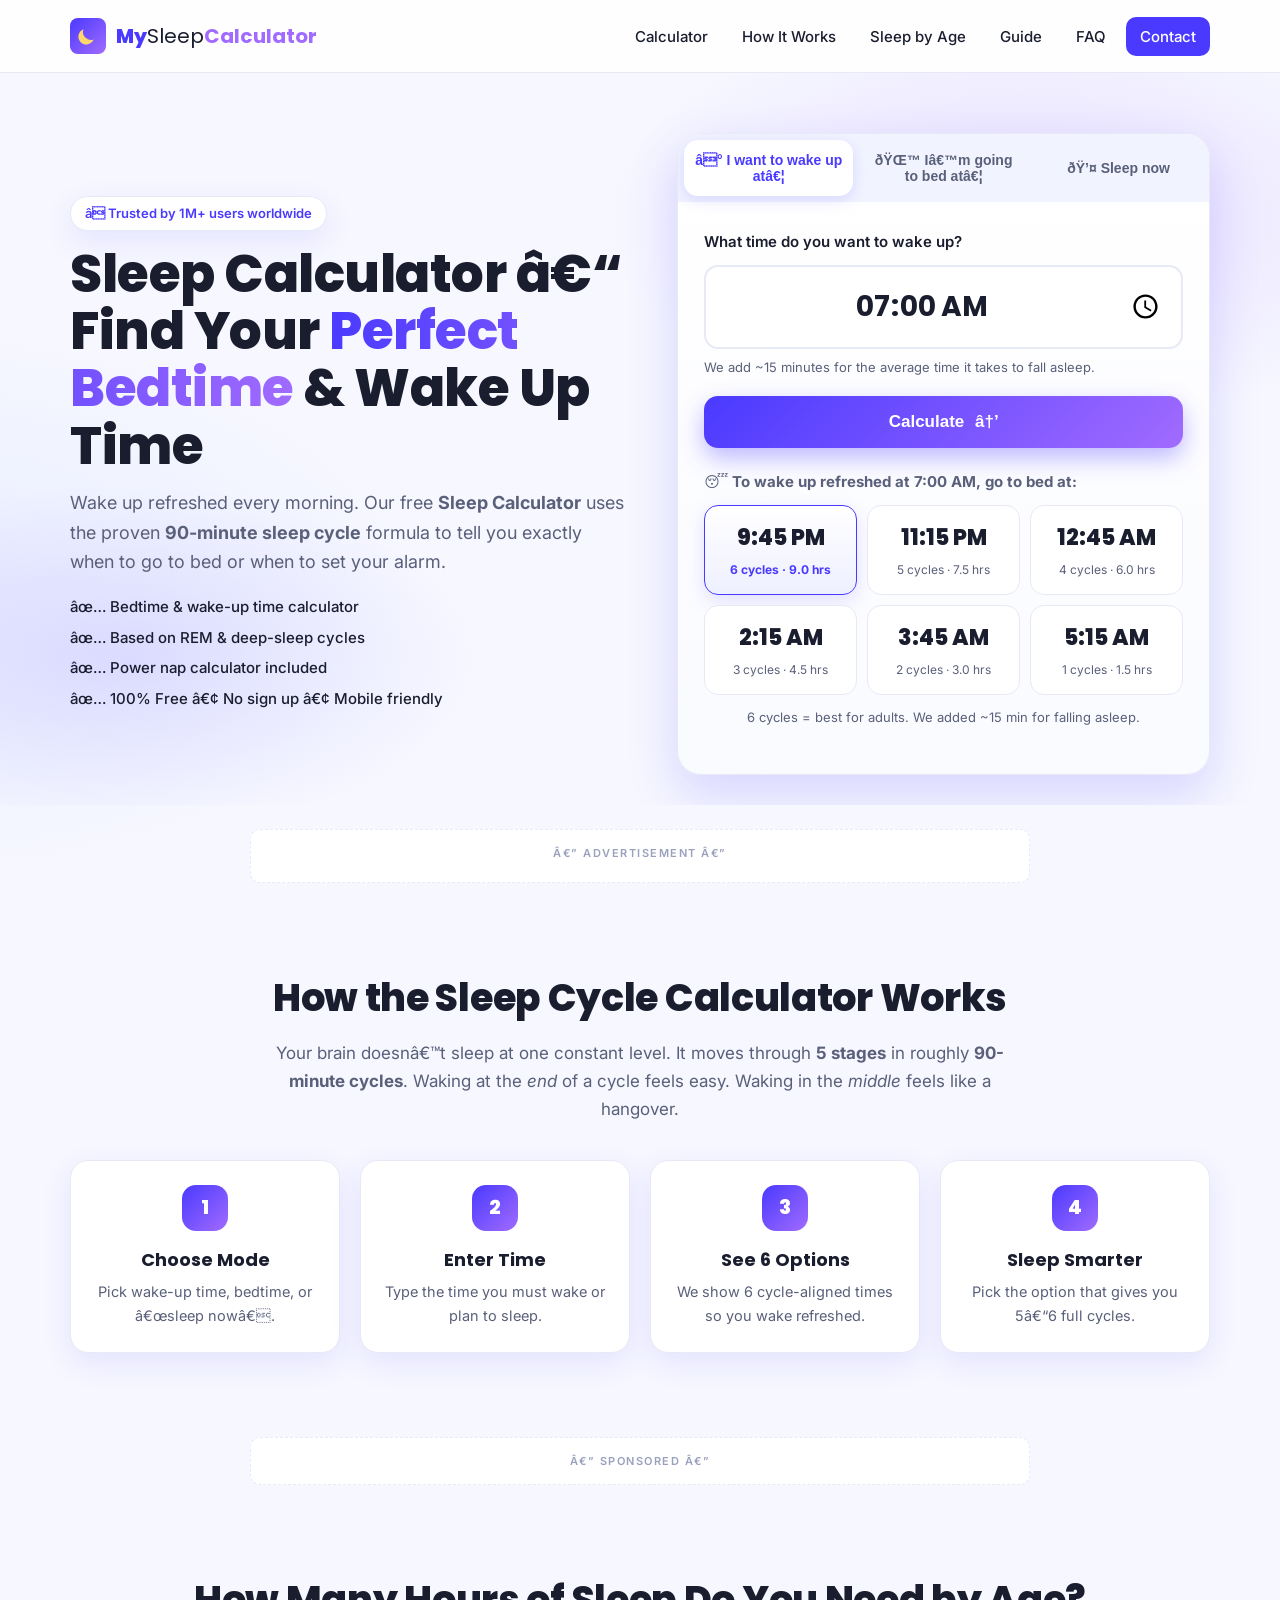
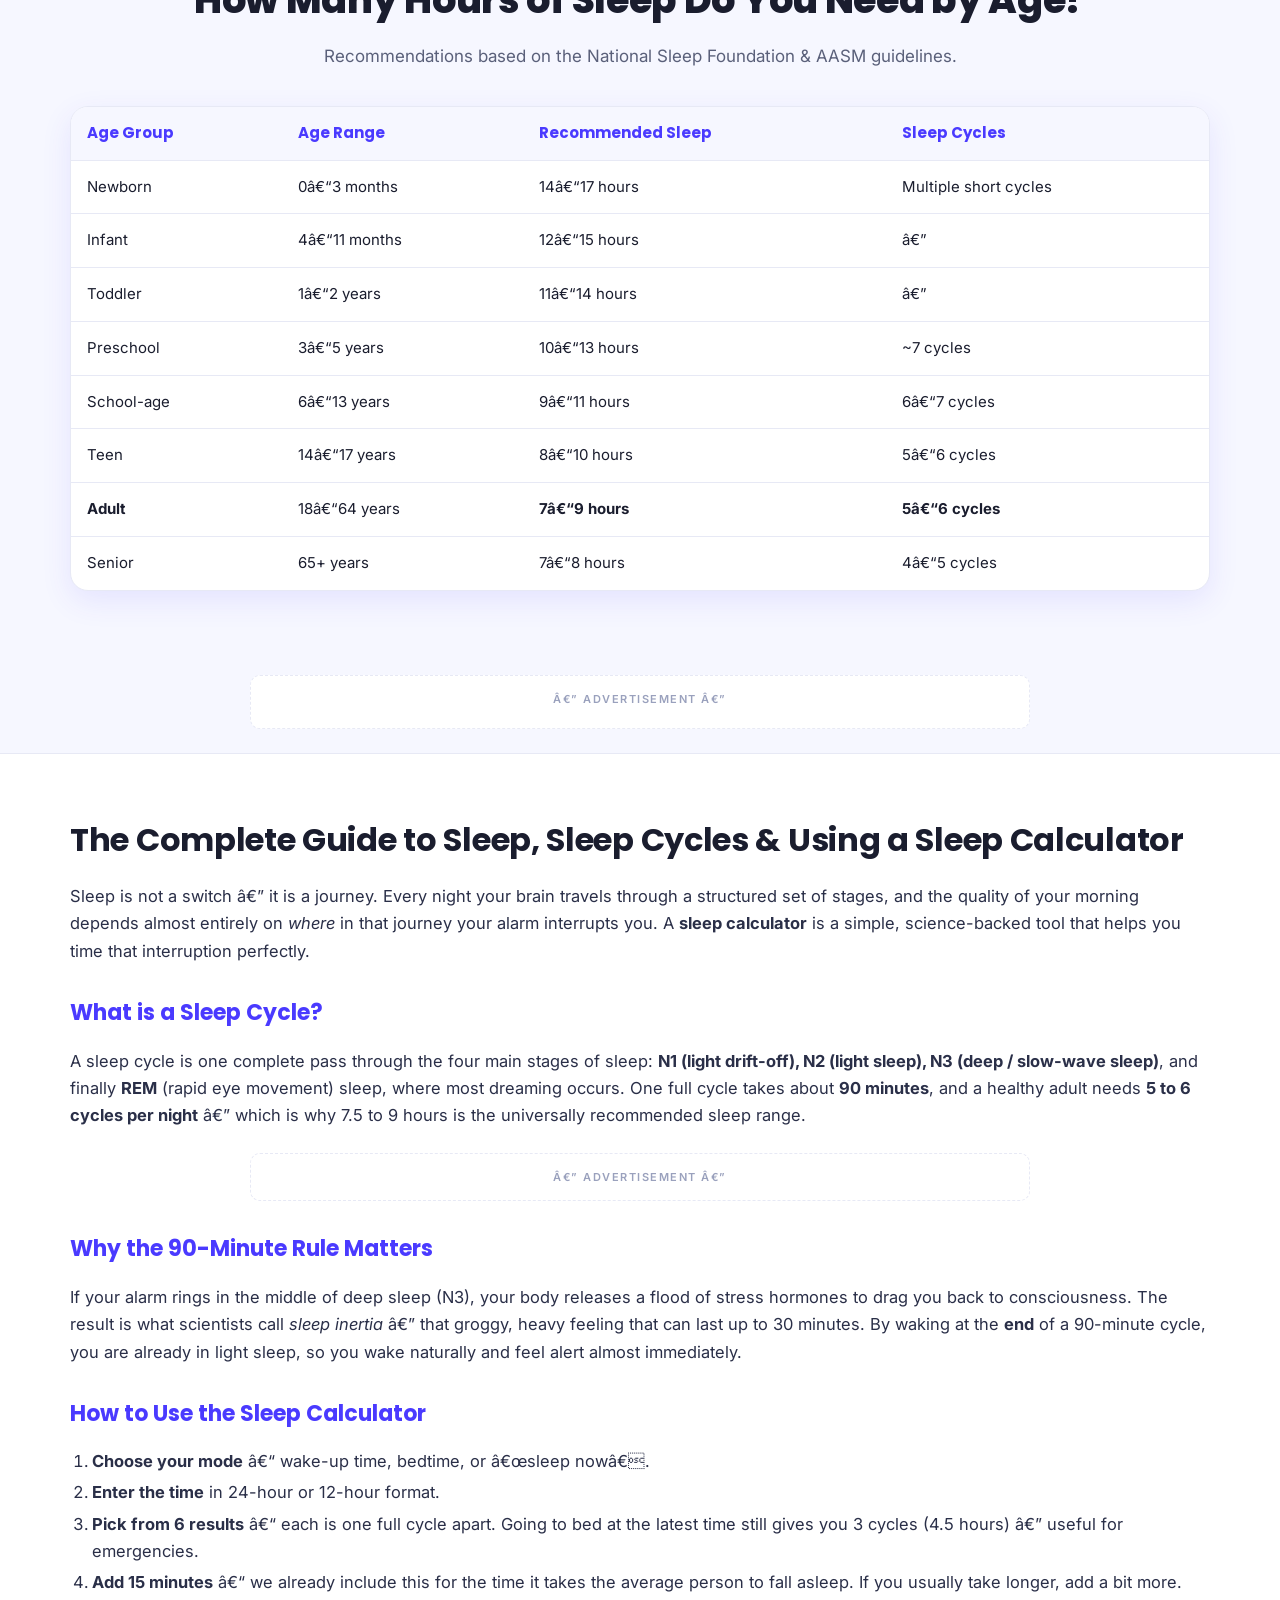
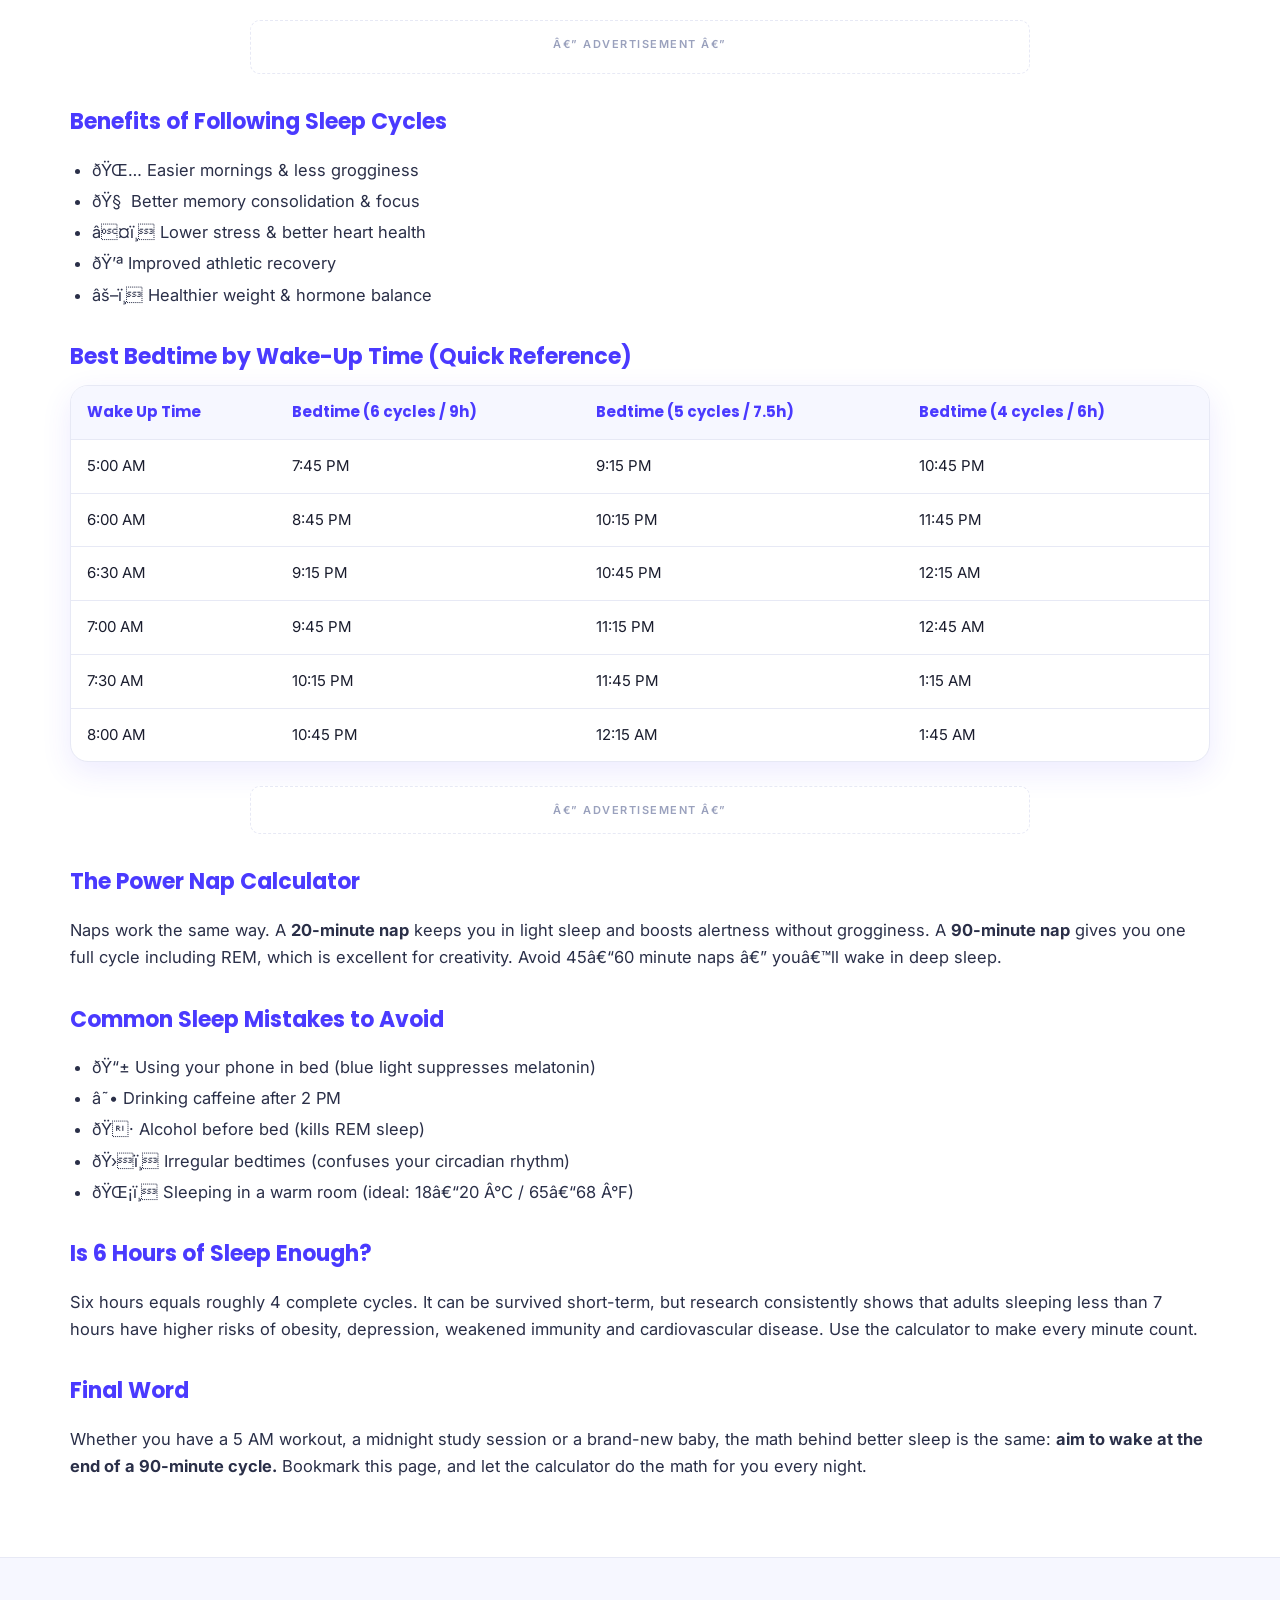
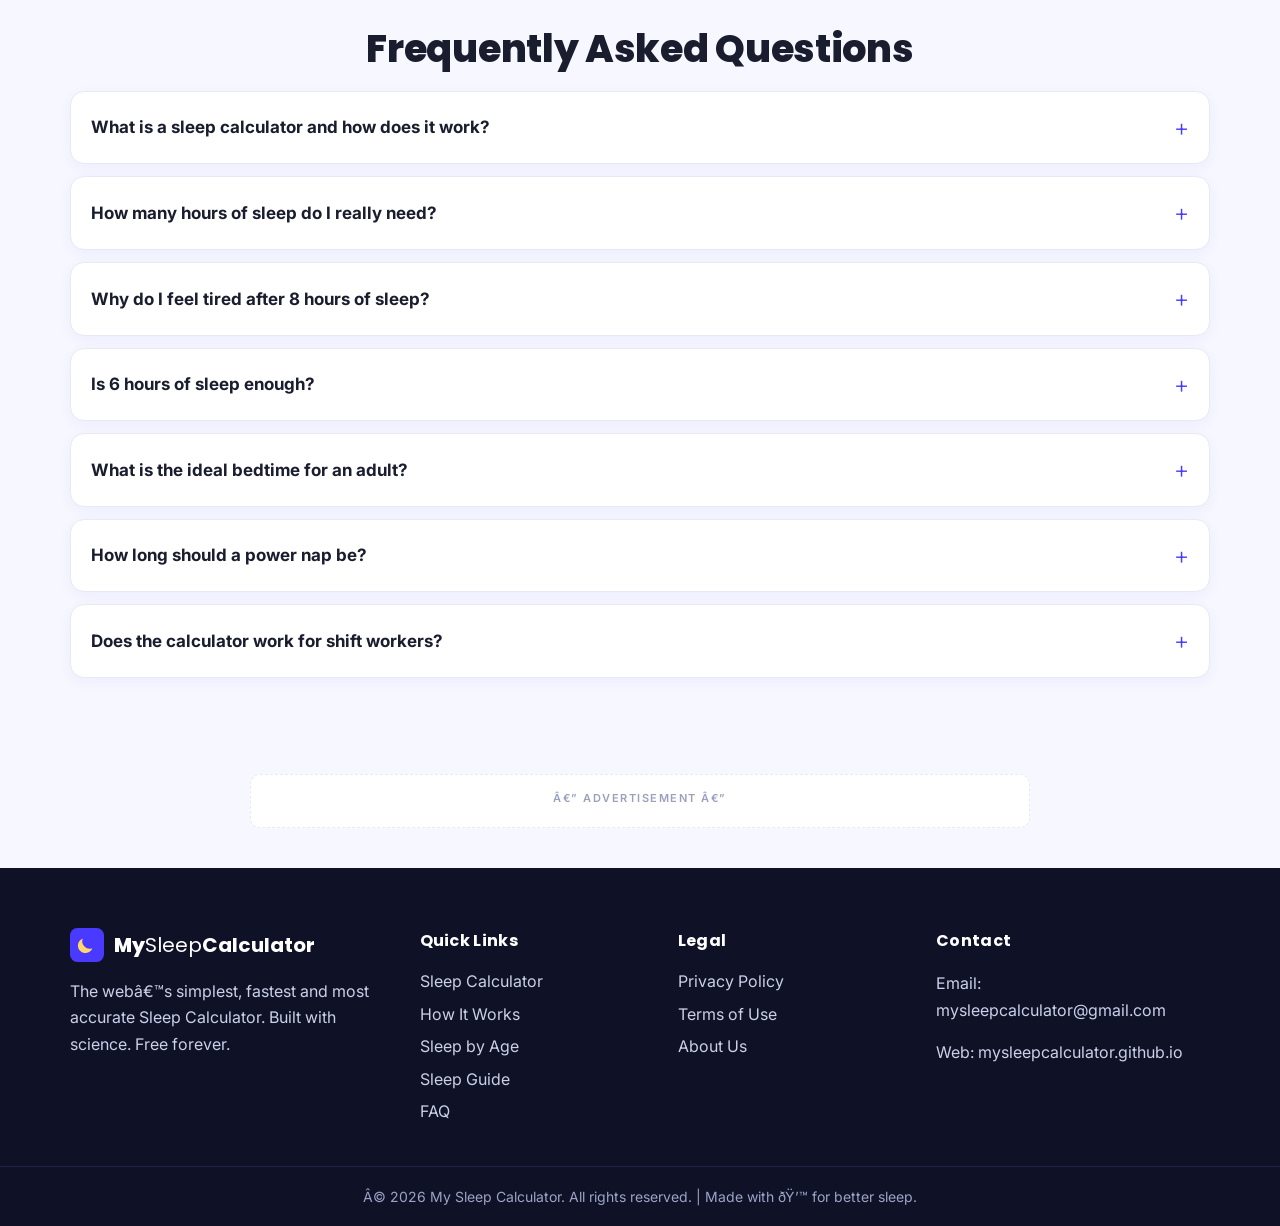
==== commit c80431b5: "Update index.html" ====
--- a/index.html
+++ b/index.html
@@ -6,8 +6,8 @@
 <meta name="viewport" content="width=device-width, initial-scale=1.0, maximum-scale=5.0" />
 
 <!-- ===================== PRIMARY SEO META ===================== -->
-<title>Sleep Calculator – Best Bedtime & Wake Up Time Calculator (90-Minute Cycle) | My Sleep Calculator</title>
-<meta name="description" content="Free Sleep Calculator – find the best bedtime and wake up time based on 90-minute sleep cycles. Calculate sleep hours, REM cycles, nap time and ideal bedtime by age. Mobile friendly, fast and accurate." />
+<title>Sleep Calculator â€“ Best Bedtime & Wake Up Time Calculator (90-Minute Cycle) | My Sleep Calculator</title>
+<meta name="description" content="Free Sleep Calculator â€“ find the best bedtime and wake up time based on 90-minute sleep cycles. Calculate sleep hours, REM cycles, nap time and ideal bedtime by age. Mobile friendly, fast and accurate." />
 <meta name="keywords" content="sleep calculator, bedtime calculator, wake up time calculator, sleep cycle calculator, 90 minute sleep cycle, sleep time calculator, nap calculator, sleep hours calculator, REM sleep calculator, ideal bedtime, sleepytime calculator, my sleep calculator" />
 <meta name="author" content="My Sleep Calculator" />
 <meta name="robots" content="index, follow, max-snippet:-1, max-image-preview:large, max-video-preview:-1" />
@@ -19,7 +19,7 @@
 <!-- ===================== OPEN GRAPH / FACEBOOK ===================== -->
 <meta property="og:type" content="website" />
 <meta property="og:site_name" content="My Sleep Calculator" />
-<meta property="og:title" content="Sleep Calculator – Best Bedtime & Wake Up Time Calculator" />
+<meta property="og:title" content="Sleep Calculator â€“ Best Bedtime & Wake Up Time Calculator" />
 <meta property="og:description" content="Calculate the perfect bedtime or wake up time using 90-minute sleep cycles. Free, fast & mobile-friendly Sleep Calculator." />
 <meta property="og:url" content="https://mysleepcalculator.github.io/" />
 <meta property="og:image" content="https://mysleepcalculator.github.io/assets/og-cover.png" />
@@ -27,130 +27,44 @@
 
 <!-- ===================== TWITTER CARD ===================== -->
 <meta name="twitter:card" content="summary_large_image" />
-<meta name="twitter:title" content="Sleep Calculator – Bedtime & Wake Up Time Calculator" />
+<meta name="twitter:title" content="Sleep Calculator â€“ Bedtime & Wake Up Time Calculator" />
 <meta name="twitter:description" content="Find your perfect bedtime with the 90-minute sleep cycle calculator. Wake up refreshed every morning." />
 <meta name="twitter:image" content="https://mysleepcalculator.github.io/assets/og-cover.png" />
 
-<!-- ===================== FAVICON (inline SVG – no extra file) ===================== -->
+<!-- ===================== FAVICON ===================== -->
 <link rel="icon" type="image/svg+xml" href="data:image/svg+xml,%3Csvg xmlns='http://www.w3.org/2000/svg' viewBox='0 0 64 64'%3E%3Cdefs%3E%3ClinearGradient id='g' x1='0' x2='1' y1='0' y2='1'%3E%3Cstop offset='0' stop-color='%234a3aff'/%3E%3Cstop offset='1' stop-color='%23a16bff'/%3E%3C/linearGradient%3E%3C/defs%3E%3Crect width='64' height='64' rx='14' fill='url(%23g)'/%3E%3Cpath d='M42 38a14 14 0 0 1-18-18 14 14 0 1 0 18 18z' fill='%23ffd76b'/%3E%3C/svg%3E" />
 
-<!-- ===================== PRECONNECT ===================== -->
+<!-- ===================== FONTS ===================== -->
 <link rel="preconnect" href="https://fonts.googleapis.com" />
 <link rel="preconnect" href="https://fonts.gstatic.com" crossorigin />
 <link href="https://fonts.googleapis.com/css2?family=Inter:wght@400;500;600;700;800&family=Poppins:wght@600;700;800&display=swap" rel="stylesheet" />
 
 <link rel="stylesheet" href="style.css" />
 
-<!-- ===================== STRUCTURED DATA / SCHEMA (Rich Snippets) ===================== -->
+<!-- ===================== STRUCTURED DATA / SCHEMA ===================== -->
 <script type="application/ld+json">
 {
   "@context": "https://schema.org",
   "@graph": [
-    {
-      "@type": "WebSite",
-      "@id": "https://mysleepcalculator.github.io/#website",
-      "url": "https://mysleepcalculator.github.io/",
-      "name": "My Sleep Calculator",
-      "description": "Free Sleep Calculator – best bedtime and wake up time based on 90-minute sleep cycles.",
-      "publisher": { "@id": "https://mysleepcalculator.github.io/#organization" },
-      "potentialAction": {
-        "@type": "SearchAction",
-        "target": "https://mysleepcalculator.github.io/?s={search_term_string}",
-        "query-input": "required name=search_term_string"
-      }
-    },
-    {
-      "@type": "Organization",
-      "@id": "https://mysleepcalculator.github.io/#organization",
-      "name": "My Sleep Calculator",
-      "url": "https://mysleepcalculator.github.io/",
-      "email": "mysleepcalculator@gmail.com",
-      "logo": {
-        "@type": "ImageObject",
-        "url": "https://mysleepcalculator.github.io/assets/logo.png",
-        "width": 512,
-        "height": 512
-      },
-      "sameAs": []
-    },
-    {
-      "@type": "WebApplication",
-      "name": "My Sleep Calculator",
-      "url": "https://mysleepcalculator.github.io/",
-      "applicationCategory": "HealthApplication",
-      "operatingSystem": "Any",
-      "browserRequirements": "Requires JavaScript",
-      "offers": { "@type": "Offer", "price": "0", "priceCurrency": "USD" },
-      "aggregateRating": {
-        "@type": "AggregateRating",
-        "ratingValue": "4.9",
-        "ratingCount": "1287",
-        "bestRating": "5",
-        "worstRating": "1"
-      }
-    },
-    {
-      "@type": "FAQPage",
-      "mainEntity": [
-        {
-          "@type": "Question",
-          "name": "What is a sleep calculator and how does it work?",
-          "acceptedAnswer": {
-            "@type": "Answer",
-            "text": "A sleep calculator uses the 90-minute sleep cycle to suggest the best bedtime or wake up time so you wake at the end of a cycle (light sleep) instead of in the middle of deep or REM sleep, helping you feel refreshed."
-          }
-        },
-        {
-          "@type": "Question",
-          "name": "How many hours of sleep do I need?",
-          "acceptedAnswer": {
-            "@type": "Answer",
-            "text": "Most adults need 7–9 hours (5–6 sleep cycles). Teens need 8–10 hours, school-age children 9–12 hours, and toddlers 11–14 hours per day including naps."
-          }
-        },
-        {
-          "@type": "Question",
-          "name": "Why do I feel tired even after 8 hours of sleep?",
-          "acceptedAnswer": {
-            "@type": "Answer",
-            "text": "You may be waking in the middle of a deep-sleep stage. Using a sleep cycle calculator helps you wake at the end of a 90-minute cycle so you feel more alert."
-          }
-        },
-        {
-          "@type": "Question",
-          "name": "Is 6 hours of sleep enough?",
-          "acceptedAnswer": {
-            "@type": "Answer",
-            "text": "Six hours equals about 4 full cycles. It can work short-term, but long-term most adults need 5–6 cycles (7.5–9 hours) for optimal health, memory and metabolism."
-          }
-        },
-        {
-          "@type": "Question",
-          "name": "What is the best time to go to sleep?",
-          "acceptedAnswer": {
-            "@type": "Answer",
-            "text": "The best bedtime depends on when you must wake up. Count back in 90-minute blocks and add ~15 minutes to fall asleep. Our calculator does this automatically."
-          }
-        }
-      ]
-    },
-    {
-      "@type": "BreadcrumbList",
-      "itemListElement": [
-        { "@type": "ListItem", "position": 1, "name": "Home", "item": "https://mysleepcalculator.github.io/" },
-        { "@type": "ListItem", "position": 2, "name": "Sleep Calculator", "item": "https://mysleepcalculator.github.io/#calculator" }
-      ]
-    },
-    {
-      "@type": "HowTo",
-      "name": "How to use the Sleep Calculator",
-      "description": "Find the perfect bedtime or wake up time using 90-minute sleep cycles.",
-      "step": [
-        { "@type": "HowToStep", "name": "Choose mode", "text": "Select whether you want to know what time to wake up or what time to go to bed." },
-        { "@type": "HowToStep", "name": "Enter time", "text": "Enter the time you plan to sleep or the time you must wake up." },
-        { "@type": "HowToStep", "name": "View results", "text": "The calculator shows 4–6 optimal times based on 90-minute sleep cycles." }
-      ]
-    }
+    { "@type": "WebSite", "@id": "https://mysleepcalculator.github.io/#website", "url": "https://mysleepcalculator.github.io/", "name": "My Sleep Calculator", "description": "Free Sleep Calculator â€“ best bedtime and wake up time based on 90-minute sleep cycles.", "publisher": { "@id": "https://mysleepcalculator.github.io/#organization" }, "potentialAction": { "@type": "SearchAction", "target": "https://mysleepcalculator.github.io/?s={search_term_string}", "query-input": "required name=search_term_string" } },
+    { "@type": "Organization", "@id": "https://mysleepcalculator.github.io/#organization", "name": "My Sleep Calculator", "url": "https://mysleepcalculator.github.io/", "email": "mysleepcalculator@gmail.com", "logo": { "@type": "ImageObject", "url": "https://mysleepcalculator.github.io/assets/logo.png", "width": 512, "height": 512 } },
+    { "@type": "WebApplication", "name": "My Sleep Calculator", "url": "https://mysleepcalculator.github.io/", "applicationCategory": "HealthApplication", "operatingSystem": "Any", "browserRequirements": "Requires JavaScript", "offers": { "@type": "Offer", "price": "0", "priceCurrency": "USD" }, "aggregateRating": { "@type": "AggregateRating", "ratingValue": "4.9", "ratingCount": "1287", "bestRating": "5", "worstRating": "1" } },
+    { "@type": "FAQPage", "mainEntity": [
+      { "@type": "Question", "name": "What is a sleep calculator and how does it work?", "acceptedAnswer": { "@type": "Answer", "text": "A sleep calculator uses the 90-minute sleep cycle to suggest the best bedtime or wake up time so you wake at the end of a cycle (light sleep) instead of in the middle of deep or REM sleep, helping you feel refreshed." } },
+      { "@type": "Question", "name": "How many hours of sleep do I need?", "acceptedAnswer": { "@type": "Answer", "text": "Most adults need 7â€“9 hours (5â€“6 sleep cycles). Teens need 8â€“10 hours, school-age children 9â€“12 hours, and toddlers 11â€“14 hours per day including naps." } },
+      { "@type": "Question", "name": "Why do I feel tired even after 8 hours of sleep?", "acceptedAnswer": { "@type": "Answer", "text": "You may be waking in the middle of a deep-sleep stage. Using a sleep cycle calculator helps you wake at the end of a 90-minute cycle so you feel more alert." } },
+      { "@type": "Question", "name": "Is 6 hours of sleep enough?", "acceptedAnswer": { "@type": "Answer", "text": "Six hours equals about 4 full cycles. It can work short-term, but long-term most adults need 5â€“6 cycles (7.5â€“9 hours) for optimal health, memory and metabolism." } },
+      { "@type": "Question", "name": "What is the best time to go to sleep?", "acceptedAnswer": { "@type": "Answer", "text": "The best bedtime depends on when you must wake up. Count back in 90-minute blocks and add ~15 minutes to fall asleep. Our calculator does this automatically." } }
+    ]},
+    { "@type": "BreadcrumbList", "itemListElement": [
+      { "@type": "ListItem", "position": 1, "name": "Home", "item": "https://mysleepcalculator.github.io/" },
+      { "@type": "ListItem", "position": 2, "name": "Sleep Calculator", "item": "https://mysleepcalculator.github.io/#calculator" }
+    ]},
+    { "@type": "HowTo", "name": "How to use the Sleep Calculator", "description": "Find the perfect bedtime or wake up time using 90-minute sleep cycles.", "step": [
+      { "@type": "HowToStep", "name": "Choose mode", "text": "Select whether you want to know what time to wake up or what time to go to bed." },
+      { "@type": "HowToStep", "name": "Enter time", "text": "Enter the time you plan to sleep or the time you must wake up." },
+      { "@type": "HowToStep", "name": "View results", "text": "The calculator shows 4â€“6 optimal times based on 90-minute sleep cycles." }
+    ]}
   ]
 }
 </script>
@@ -158,21 +72,15 @@
 
 <body>
 
-<!-- ============== SKIP LINK (A11Y) ============== -->
 <a href="#calculator" class="skip-link">Skip to calculator</a>
 
 <!-- ============== HEADER ============== -->
 <header class="site-header" id="top">
   <div class="container header-inner">
-    <a href="#top" class="logo" aria-label="My Sleep Calculator – Home">
+    <a href="#top" class="logo" aria-label="My Sleep Calculator â€“ Home">
       <span class="logo-mark" aria-hidden="true">
         <svg viewBox="0 0 64 64" width="36" height="36">
-          <defs>
-            <linearGradient id="lg" x1="0" x2="1" y1="0" y2="1">
-              <stop offset="0" stop-color="#4a3aff"/>
-              <stop offset="1" stop-color="#a16bff"/>
-            </linearGradient>
-          </defs>
+          <defs><linearGradient id="lg" x1="0" x2="1" y1="0" y2="1"><stop offset="0" stop-color="#4a3aff"/><stop offset="1" stop-color="#a16bff"/></linearGradient></defs>
           <rect width="64" height="64" rx="14" fill="url(#lg)"/>
           <path d="M42 38a14 14 0 0 1-18-18 14 14 0 1 0 18 18z" fill="#ffd76b"/>
         </svg>
@@ -196,32 +104,33 @@
   </div>
 </header>
 
+<main>
+
 <!-- ============== HERO + CALCULATOR ============== -->
-<main>
 <section class="hero" id="calculator">
   <div class="container hero-grid">
 
     <div class="hero-copy">
-      <span class="eyebrow">⭐ Trusted by 1M+ users worldwide</span>
-      <h1>Sleep Calculator – Find Your <span class="gradient-text">Perfect Bedtime</span> &amp; Wake Up Time</h1>
+      <span class="eyebrow">â­ Trusted by 1M+ users worldwide</span>
+      <h1>Sleep Calculator â€“ Find Your <span class="gradient-text">Perfect Bedtime</span> &amp; Wake Up Time</h1>
       <p class="lead">
         Wake up refreshed every morning. Our free <strong>Sleep Calculator</strong> uses the proven
         <strong>90-minute sleep cycle</strong> formula to tell you exactly when to go to bed or when to set your alarm.
       </p>
       <ul class="hero-bullets">
-        <li>✅ Bedtime &amp; wake-up time calculator</li>
-        <li>✅ Based on REM &amp; deep-sleep cycles</li>
-        <li>✅ Power nap calculator included</li>
-        <li>✅ 100% Free • No sign up • Mobile friendly</li>
-      </ul>
-    </div>
-
-    <!-- ============ THE CALCULATOR CARD ============ -->
+        <li>âœ… Bedtime &amp; wake-up time calculator</li>
+        <li>âœ… Based on REM &amp; deep-sleep cycles</li>
+        <li>âœ… Power nap calculator included</li>
+        <li>âœ… 100% Free â€¢ No sign up â€¢ Mobile friendly</li>
+      </ul>
+    </div>
+
+    <!-- ============ CALCULATOR CARD ============ -->
     <div class="calc-card" role="region" aria-label="Sleep Calculator Tool">
       <div class="calc-tabs" role="tablist">
-        <button class="tab active" data-mode="wake" role="tab" aria-selected="true">⏰ I want to wake up at…</button>
-        <button class="tab" data-mode="bed" role="tab" aria-selected="false">🌙 I’m going to bed at…</button>
-        <button class="tab" data-mode="now" role="tab" aria-selected="false">💤 Sleep now</button>
+        <button class="tab active" data-mode="wake" role="tab" aria-selected="true">â° I want to wake up atâ€¦</button>
+        <button class="tab" data-mode="bed" role="tab" aria-selected="false">ðŸŒ™ Iâ€™m going to bed atâ€¦</button>
+        <button class="tab" data-mode="now" role="tab" aria-selected="false">ðŸ’¤ Sleep now</button>
       </div>
 
       <div class="calc-body">
@@ -229,7 +138,7 @@
         <input type="time" id="time-input" value="07:00" aria-describedby="time-help" />
         <small id="time-help">We add ~15 minutes for the average time it takes to fall asleep.</small>
 
-        <button id="calc-btn" class="btn-primary">Calculate <span aria-hidden="true">→</span></button>
+        <button id="calc-btn" class="btn-primary">Calculate <span aria-hidden="true">â†’</span></button>
 
         <div class="result" id="result" aria-live="polite"></div>
       </div>
@@ -237,23 +146,18 @@
   </div>
 </section>
 
-<!-- ============== AD: 728x90 LEADERBOARD (desktop) / 320x50 (mobile) – AFTER tool, before content ============== -->
-<div class="ad-wrap ad-leaderboard container" aria-label="Advertisement">
-  <span class="ad-label">Advertisement</span>
-
-  <!-- Desktop 728x90 -->
+<!-- =================================================================
+     IMPRESSION #1  â–¸  AD AFTER CALCULATOR RESULTS  (high-CTR zone)
+     Desktop 468x60  |  Mobile 320x50
+     ================================================================ -->
+<div class="ad-wrap ad-inline container" aria-label="Advertisement">
+  <span class="ad-label">â€” Advertisement â€”</span>
   <div class="ad-desktop">
-    <script>
-      atOptions = { 'key':'749470937ff19965de0259c037832528','format':'iframe','height':90,'width':728,'params':{} };
-    </script>
-    <script src="https://www.highperformanceformat.com/749470937ff19965de0259c037832528/invoke.js"></script>
-  </div>
-
-  <!-- Mobile 320x50 -->
+    <script>atOptions={'key':'176bf26ccf6d534f205d8fb19fd1992c','format':'iframe','height':60,'width':468,'params':{}};</script>
+    <script src="https://www.highperformanceformat.com/176bf26ccf6d534f205d8fb19fd1992c/invoke.js"></script>
+  </div>
   <div class="ad-mobile">
-    <script>
-      atOptions = { 'key':'9bd48156b3855b495ef2e043464832da','format':'iframe','height':50,'width':320,'params':{} };
-    </script>
+    <script>atOptions={'key':'9bd48156b3855b495ef2e043464832da','format':'iframe','height':50,'width':320,'params':{}};</script>
     <script src="https://www.highperformanceformat.com/9bd48156b3855b495ef2e043464832da/invoke.js"></script>
   </div>
 </div>
@@ -262,24 +166,24 @@
 <section class="how" id="how-it-works">
   <div class="container">
     <h2 class="section-title">How the Sleep Cycle Calculator Works</h2>
-    <p class="section-sub">Your brain doesn’t sleep at one constant level. It moves through <strong>5 stages</strong> in roughly <strong>90-minute cycles</strong>. Waking at the <em>end</em> of a cycle feels easy. Waking in the <em>middle</em> feels like a hangover.</p>
+    <p class="section-sub">Your brain doesnâ€™t sleep at one constant level. It moves through <strong>5 stages</strong> in roughly <strong>90-minute cycles</strong>. Waking at the <em>end</em> of a cycle feels easy. Waking in the <em>middle</em> feels like a hangover.</p>
 
     <div class="how-grid">
-      <div class="how-card"><div class="how-num">1</div><h3>Choose Mode</h3><p>Pick wake-up time, bedtime, or “sleep now”.</p></div>
+      <div class="how-card"><div class="how-num">1</div><h3>Choose Mode</h3><p>Pick wake-up time, bedtime, or â€œsleep nowâ€.</p></div>
       <div class="how-card"><div class="how-num">2</div><h3>Enter Time</h3><p>Type the time you must wake or plan to sleep.</p></div>
       <div class="how-card"><div class="how-num">3</div><h3>See 6 Options</h3><p>We show 6 cycle-aligned times so you wake refreshed.</p></div>
-      <div class="how-card"><div class="how-num">4</div><h3>Sleep Smarter</h3><p>Pick the option that gives you 5–6 full cycles.</p></div>
+      <div class="how-card"><div class="how-num">4</div><h3>Sleep Smarter</h3><p>Pick the option that gives you 5â€“6 full cycles.</p></div>
     </div>
   </div>
 </section>
 
-<!-- ============ MID-ARTICLE AD: 468x60 ============ -->
-<div class="ad-wrap ad-banner container" aria-label="Advertisement">
-  <span class="ad-label">Advertisement</span>
-  <script>
-    atOptions = { 'key':'176bf26ccf6d534f205d8fb19fd1992c','format':'iframe','height':60,'width':468,'params':{} };
-  </script>
-  <script src="https://www.highperformanceformat.com/176bf26ccf6d534f205d8fb19fd1992c/invoke.js"></script>
+<!-- =================================================================
+     IMPRESSION #2  â–¸  IN-CONTENT 300x250 RECTANGLE (native style)
+     ================================================================ -->
+<div class="ad-wrap ad-native container" aria-label="Advertisement">
+  <span class="ad-label">â€” Sponsored â€”</span>
+  <script>atOptions={'key':'d88514d97dbd83c155dbaafab6d99b26','format':'iframe','height':250,'width':300,'params':{}};</script>
+  <script src="https://www.highperformanceformat.com/d88514d97dbd83c155dbaafab6d99b26/invoke.js"></script>
 </div>
 
 <!-- ============== SLEEP BY AGE ============== -->
@@ -294,27 +198,42 @@
           <tr><th>Age Group</th><th>Age Range</th><th>Recommended Sleep</th><th>Sleep Cycles</th></tr>
         </thead>
         <tbody>
-          <tr><td>Newborn</td><td>0–3 months</td><td>14–17 hours</td><td>Multiple short cycles</td></tr>
-          <tr><td>Infant</td><td>4–11 months</td><td>12–15 hours</td><td>—</td></tr>
-          <tr><td>Toddler</td><td>1–2 years</td><td>11–14 hours</td><td>—</td></tr>
-          <tr><td>Preschool</td><td>3–5 years</td><td>10–13 hours</td><td>~7 cycles</td></tr>
-          <tr><td>School-age</td><td>6–13 years</td><td>9–11 hours</td><td>6–7 cycles</td></tr>
-          <tr><td>Teen</td><td>14–17 years</td><td>8–10 hours</td><td>5–6 cycles</td></tr>
-          <tr><td><strong>Adult</strong></td><td>18–64 years</td><td><strong>7–9 hours</strong></td><td><strong>5–6 cycles</strong></td></tr>
-          <tr><td>Senior</td><td>65+ years</td><td>7–8 hours</td><td>4–5 cycles</td></tr>
+          <tr><td>Newborn</td><td>0â€“3 months</td><td>14â€“17 hours</td><td>Multiple short cycles</td></tr>
+          <tr><td>Infant</td><td>4â€“11 months</td><td>12â€“15 hours</td><td>â€”</td></tr>
+          <tr><td>Toddler</td><td>1â€“2 years</td><td>11â€“14 hours</td><td>â€”</td></tr>
+          <tr><td>Preschool</td><td>3â€“5 years</td><td>10â€“13 hours</td><td>~7 cycles</td></tr>
+          <tr><td>School-age</td><td>6â€“13 years</td><td>9â€“11 hours</td><td>6â€“7 cycles</td></tr>
+          <tr><td>Teen</td><td>14â€“17 years</td><td>8â€“10 hours</td><td>5â€“6 cycles</td></tr>
+          <tr><td><strong>Adult</strong></td><td>18â€“64 years</td><td><strong>7â€“9 hours</strong></td><td><strong>5â€“6 cycles</strong></td></tr>
+          <tr><td>Senior</td><td>65+ years</td><td>7â€“8 hours</td><td>4â€“5 cycles</td></tr>
         </tbody>
       </table>
     </div>
   </div>
 </section>
 
-<!-- ============== DETAILED SEO ARTICLE ============== -->
+<!-- =================================================================
+     IMPRESSION #3  â–¸  468x60 BANNER BETWEEN SECTIONS
+     ================================================================ -->
+<div class="ad-wrap ad-inline container" aria-label="Advertisement">
+  <span class="ad-label">â€” Advertisement â€”</span>
+  <div class="ad-desktop">
+    <script>atOptions={'key':'749470937ff19965de0259c037832528','format':'iframe','height':90,'width':728,'params':{}};</script>
+    <script src="https://www.highperformanceformat.com/749470937ff19965de0259c037832528/invoke.js"></script>
+  </div>
+  <div class="ad-mobile">
+    <script>atOptions={'key':'9bd48156b3855b495ef2e043464832da','format':'iframe','height':50,'width':320,'params':{}};</script>
+    <script src="https://www.highperformanceformat.com/9bd48156b3855b495ef2e043464832da/invoke.js"></script>
+  </div>
+</div>
+
+<!-- ============== DETAILED SEO ARTICLE WITH IN-CONTENT ADS ============== -->
 <article class="article" id="article">
-  <div class="container article-grid">
+  <div class="container">
     <div class="article-body">
       <h2>The Complete Guide to Sleep, Sleep Cycles &amp; Using a Sleep Calculator</h2>
 
-      <p>Sleep is not a switch — it is a journey. Every night your brain travels through a structured set of stages,
+      <p>Sleep is not a switch â€” it is a journey. Every night your brain travels through a structured set of stages,
       and the quality of your morning depends almost entirely on <em>where</em> in that journey your alarm interrupts you.
       A <strong>sleep calculator</strong> is a simple, science-backed tool that helps you time that interruption perfectly.</p>
 
@@ -322,28 +241,48 @@
       <p>A sleep cycle is one complete pass through the four main stages of sleep:
       <strong>N1 (light drift-off), N2 (light sleep), N3 (deep / slow-wave sleep)</strong>, and finally <strong>REM</strong> (rapid eye movement) sleep,
       where most dreaming occurs. One full cycle takes about <strong>90 minutes</strong>, and a healthy adult needs
-      <strong>5 to 6 cycles per night</strong> — which is why 7.5 to 9 hours is the universally recommended sleep range.</p>
+      <strong>5 to 6 cycles per night</strong> â€” which is why 7.5 to 9 hours is the universally recommended sleep range.</p>
+
+      <!-- ============ IMPRESSION #4  â–¸  IN-ARTICLE 300x250 (native, mid-content) ============ -->
+      <div class="ad-wrap ad-incontent" aria-label="Advertisement">
+        <span class="ad-label">â€” Advertisement â€”</span>
+        <script>atOptions={'key':'d88514d97dbd83c155dbaafab6d99b26','format':'iframe','height':250,'width':300,'params':{}};</script>
+        <script src="https://www.highperformanceformat.com/d88514d97dbd83c155dbaafab6d99b26/invoke.js"></script>
+      </div>
 
       <h3>Why the 90-Minute Rule Matters</h3>
       <p>If your alarm rings in the middle of deep sleep (N3), your body releases a flood of stress hormones to drag you
-      back to consciousness. The result is what scientists call <em>sleep inertia</em> — that groggy, heavy feeling that can last up to 30 minutes.
+      back to consciousness. The result is what scientists call <em>sleep inertia</em> â€” that groggy, heavy feeling that can last up to 30 minutes.
       By waking at the <strong>end</strong> of a 90-minute cycle, you are already in light sleep, so you wake naturally and feel alert almost immediately.</p>
 
       <h3>How to Use the Sleep Calculator</h3>
       <ol>
-        <li><strong>Choose your mode</strong> – wake-up time, bedtime, or “sleep now”.</li>
+        <li><strong>Choose your mode</strong> â€“ wake-up time, bedtime, or â€œsleep nowâ€.</li>
         <li><strong>Enter the time</strong> in 24-hour or 12-hour format.</li>
-        <li><strong>Pick from 6 results</strong> – each is one full cycle apart. Going to bed at the latest time still gives you 3 cycles (4.5 hours) — useful for emergencies.</li>
-        <li><strong>Add 15 minutes</strong> – we already include this for the time it takes the average person to fall asleep. If you usually take longer, add a bit more.</li>
+        <li><strong>Pick from 6 results</strong> â€“ each is one full cycle apart. Going to bed at the latest time still gives you 3 cycles (4.5 hours) â€” useful for emergencies.</li>
+        <li><strong>Add 15 minutes</strong> â€“ we already include this for the time it takes the average person to fall asleep. If you usually take longer, add a bit more.</li>
       </ol>
+
+      <!-- ============ IMPRESSION #5  â–¸  IN-ARTICLE 468x60 / 320x50 banner ============ -->
+      <div class="ad-wrap ad-incontent" aria-label="Advertisement">
+        <span class="ad-label">â€” Advertisement â€”</span>
+        <div class="ad-desktop">
+          <script>atOptions={'key':'176bf26ccf6d534f205d8fb19fd1992c','format':'iframe','height':60,'width':468,'params':{}};</script>
+          <script src="https://www.highperformanceformat.com/176bf26ccf6d534f205d8fb19fd1992c/invoke.js"></script>
+        </div>
+        <div class="ad-mobile">
+          <script>atOptions={'key':'9bd48156b3855b495ef2e043464832da','format':'iframe','height':50,'width':320,'params':{}};</script>
+          <script src="https://www.highperformanceformat.com/9bd48156b3855b495ef2e043464832da/invoke.js"></script>
+        </div>
+      </div>
 
       <h3>Benefits of Following Sleep Cycles</h3>
       <ul>
-        <li>🌅 Easier mornings &amp; less grogginess</li>
-        <li>🧠 Better memory consolidation &amp; focus</li>
-        <li>❤️ Lower stress &amp; better heart health</li>
-        <li>💪 Improved athletic recovery</li>
-        <li>⚖️ Healthier weight &amp; hormone balance</li>
+        <li>ðŸŒ… Easier mornings &amp; less grogginess</li>
+        <li>ðŸ§  Better memory consolidation &amp; focus</li>
+        <li>â¤ï¸ Lower stress &amp; better heart health</li>
+        <li>ðŸ’ª Improved athletic recovery</li>
+        <li>âš–ï¸ Healthier weight &amp; hormone balance</li>
       </ul>
 
       <h3>Best Bedtime by Wake-Up Time (Quick Reference)</h3>
@@ -361,16 +300,23 @@
         </table>
       </div>
 
+      <!-- ============ IMPRESSION #6  â–¸  ANOTHER IN-ARTICLE 300x250 ============ -->
+      <div class="ad-wrap ad-incontent" aria-label="Advertisement">
+        <span class="ad-label">â€” Advertisement â€”</span>
+        <script>atOptions={'key':'d88514d97dbd83c155dbaafab6d99b26','format':'iframe','height':250,'width':300,'params':{}};</script>
+        <script src="https://www.highperformanceformat.com/d88514d97dbd83c155dbaafab6d99b26/invoke.js"></script>
+      </div>
+
       <h3>The Power Nap Calculator</h3>
-      <p>Naps work the same way. A <strong>20-minute nap</strong> keeps you in light sleep and boosts alertness without grogginess. A <strong>90-minute nap</strong> gives you one full cycle including REM, which is excellent for creativity. Avoid 45–60 minute naps — you’ll wake in deep sleep.</p>
+      <p>Naps work the same way. A <strong>20-minute nap</strong> keeps you in light sleep and boosts alertness without grogginess. A <strong>90-minute nap</strong> gives you one full cycle including REM, which is excellent for creativity. Avoid 45â€“60 minute naps â€” youâ€™ll wake in deep sleep.</p>
 
       <h3>Common Sleep Mistakes to Avoid</h3>
       <ul>
-        <li>📱 Using your phone in bed (blue light suppresses melatonin)</li>
-        <li>☕ Drinking caffeine after 2 PM</li>
-        <li>🍷 Alcohol before bed (kills REM sleep)</li>
-        <li>🛏️ Irregular bedtimes (confuses your circadian rhythm)</li>
-        <li>🌡️ Sleeping in a warm room (ideal: 18–20 °C / 65–68 °F)</li>
+        <li>ðŸ“± Using your phone in bed (blue light suppresses melatonin)</li>
+        <li>â˜• Drinking caffeine after 2 PM</li>
+        <li>ðŸ· Alcohol before bed (kills REM sleep)</li>
+        <li>ðŸ›ï¸ Irregular bedtimes (confuses your circadian rhythm)</li>
+        <li>ðŸŒ¡ï¸ Sleeping in a warm room (ideal: 18â€“20 Â°C / 65â€“68 Â°F)</li>
       </ul>
 
       <h3>Is 6 Hours of Sleep Enough?</h3>
@@ -382,40 +328,8 @@
       <p>Whether you have a 5 AM workout, a midnight study session or a brand-new baby, the math behind better sleep is the same:
       <strong>aim to wake at the end of a 90-minute cycle.</strong> Bookmark this page, and let the calculator do the math for you every night.</p>
     </div>
-
-    <!-- =========== STICKY SIDEBAR ADS (only desktop, only appear when scrolled to article) =========== -->
-    <aside class="article-aside" aria-label="Sidebar advertisements">
-
-      <div class="sidebar-ad" id="sidebar-ad-1">
-        <button class="ad-close" aria-label="Close advertisement">×</button>
-        <span class="ad-label">Ad</span>
-        <script>
-          atOptions = { 'key':'9307299de197c02edf0a259278682257','format':'iframe','height':300,'width':160,'params':{} };
-        </script>
-        <script src="https://www.highperformanceformat.com/9307299de197c02edf0a259278682257/invoke.js"></script>
-      </div>
-
-      <div class="sidebar-ad" id="sidebar-ad-2">
-        <button class="ad-close" aria-label="Close advertisement">×</button>
-        <span class="ad-label">Ad</span>
-        <script>
-          atOptions = { 'key':'82b7965758f95919de6271e55022e127','format':'iframe','height':600,'width':160,'params':{} };
-        </script>
-        <script src="https://www.highperformanceformat.com/82b7965758f95919de6271e55022e127/invoke.js"></script>
-      </div>
-
-    </aside>
   </div>
 </article>
-
-<!-- ============ MID-ARTICLE 300x250 ============ -->
-<div class="ad-wrap ad-rect container" aria-label="Advertisement">
-  <span class="ad-label">Advertisement</span>
-  <script>
-    atOptions = { 'key':'d88514d97dbd83c155dbaafab6d99b26','format':'iframe','height':250,'width':300,'params':{} };
-  </script>
-  <script src="https://www.highperformanceformat.com/d88514d97dbd83c155dbaafab6d99b26/invoke.js"></script>
-</div>
 
 <!-- ============== FAQ ============== -->
 <section class="faq" id="faq">
@@ -426,25 +340,40 @@
       <p>A sleep calculator uses the 90-minute sleep cycle to suggest the best bedtime or wake-up time so you finish at the end of a cycle and wake feeling refreshed.</p></details>
 
     <details><summary>How many hours of sleep do I really need?</summary>
-      <p>Most adults need 7–9 hours (5–6 cycles). Teens need 8–10 hours, school-age children 9–11 hours, toddlers 11–14 hours, and newborns 14–17 hours per day.</p></details>
+      <p>Most adults need 7â€“9 hours (5â€“6 cycles). Teens need 8â€“10 hours, school-age children 9â€“11 hours, toddlers 11â€“14 hours, and newborns 14â€“17 hours per day.</p></details>
 
     <details><summary>Why do I feel tired after 8 hours of sleep?</summary>
-      <p>You probably woke during deep sleep. Use this calculator to wake at the end of a 90-minute cycle and you’ll feel noticeably better.</p></details>
+      <p>You probably woke during deep sleep. Use this calculator to wake at the end of a 90-minute cycle and youâ€™ll feel noticeably better.</p></details>
 
     <details><summary>Is 6 hours of sleep enough?</summary>
-      <p>Six hours (4 cycles) is acceptable occasionally, but long-term most adults need 5–6 cycles for optimal health.</p></details>
+      <p>Six hours (4 cycles) is acceptable occasionally, but long-term most adults need 5â€“6 cycles for optimal health.</p></details>
 
     <details><summary>What is the ideal bedtime for an adult?</summary>
       <p>Count backwards from your wake-up time in 90-minute blocks. For a 6:30 AM alarm, 10:45 PM (5 cycles + 15 min to fall asleep) is ideal.</p></details>
 
     <details><summary>How long should a power nap be?</summary>
-      <p>20 minutes for an energy boost, or a full 90 minutes for a complete cycle including REM. Avoid the 45–60 minute zone.</p></details>
+      <p>20 minutes for an energy boost, or a full 90 minutes for a complete cycle including REM. Avoid the 45â€“60 minute zone.</p></details>
 
     <details><summary>Does the calculator work for shift workers?</summary>
-      <p>Yes. The 90-minute cycle is biological, not clock-based. Set the time you actually plan to sleep or wake — the math is identical.</p></details>
+      <p>Yes. The 90-minute cycle is biological, not clock-based. Set the time you actually plan to sleep or wake â€” the math is identical.</p></details>
 
   </div>
 </section>
+
+<!-- =================================================================
+     IMPRESSION #7  â–¸  PRE-FOOTER BANNER (728x90 / 320x50)
+     ================================================================ -->
+<div class="ad-wrap ad-inline container" aria-label="Advertisement">
+  <span class="ad-label">â€” Advertisement â€”</span>
+  <div class="ad-desktop">
+    <script>atOptions={'key':'749470937ff19965de0259c037832528','format':'iframe','height':90,'width':728,'params':{}};</script>
+    <script src="https://www.highperformanceformat.com/749470937ff19965de0259c037832528/invoke.js"></script>
+  </div>
+  <div class="ad-mobile">
+    <script>atOptions={'key':'9bd48156b3855b495ef2e043464832da','format':'iframe','height':50,'width':320,'params':{}};</script>
+    <script src="https://www.highperformanceformat.com/9bd48156b3855b495ef2e043464832da/invoke.js"></script>
+  </div>
+</div>
 </main>
 
 <!-- ============== FOOTER ============== -->
@@ -460,7 +389,7 @@
         </span>
         <span class="logo-text"><b>My</b>Sleep<span>Calculator</span></span>
       </div>
-      <p>The web’s simplest, fastest and most accurate Sleep Calculator. Built with science. Free forever.</p>
+      <p>The webâ€™s simplest, fastest and most accurate Sleep Calculator. Built with science. Free forever.</p>
     </div>
 
     <div>
@@ -492,22 +421,68 @@
 
   <div class="footer-bottom">
     <div class="container">
-      <p>© <span id="year"></span> My Sleep Calculator. All rights reserved. | Made with 💙 for better sleep.</p>
+      <p>Â© <span id="year"></span> My Sleep Calculator. All rights reserved. | Made with ðŸ’™ for better sleep.</p>
     </div>
   </div>
 </footer>
 
-<!-- ============== STICKY MOBILE BOTTOM AD (320x50) ============== -->
-<div class="sticky-bottom-ad" id="stickyAd" aria-label="Advertisement">
-  <button class="ad-close" id="closeStickyAd" aria-label="Close advertisement">×</button>
+
+<!-- =================================================================
+     â•”â•â•â•â•â•â•â•â•â•â•â•â•â•â•â•â•â•â•â•â•â•â•â•â•â•â•â•â•â•â•â•â•â•â•â•â•â•â•â•â•â•â•â•â•â•â•â•â•â•â•â•â•â•â•â•â•â•â•â•â•â•â•â•â•—
+     â•‘   ADSENSE-STYLE AGGRESSIVE AD UNITS â€” AUTO TRIGGERED         â•‘
+     â•‘   Loaded by script.js after user scroll/time conditions      â•‘
+     â•šâ•â•â•â•â•â•â•â•â•â•â•â•â•â•â•â•â•â•â•â•â•â•â•â•â•â•â•â•â•â•â•â•â•â•â•â•â•â•â•â•â•â•â•â•â•â•â•â•â•â•â•â•â•â•â•â•â•â•â•â•â•â•â•â•
+     ================================================================ -->
+
+<!-- ============ IMPRESSION #8  â–¸  LEFT SLIDING SIDEBAR (Desktop only) 160x300 ============ -->
+<aside class="floating-side floating-left" id="floatLeft" aria-label="Advertisement" style="display:none">
+  <button class="ad-close" data-target="floatLeft" aria-label="Close">Ã—</button>
   <span class="ad-label">Ad</span>
-  <script>
-    atOptions = { 'key':'9bd48156b3855b495ef2e043464832da','format':'iframe','height':50,'width':320,'params':{} };
-  </script>
-  <script src="https://www.highperformanceformat.com/9bd48156b3855b495ef2e043464832da/invoke.js"></script>
-</div>
-
-<!-- ============== INTERSTITIAL / POPUNDER (Effective CPM Network) ============== -->
+  <script>atOptions={'key':'9307299de197c02edf0a259278682257','format':'iframe','height':300,'width':160,'params':{}};</script>
+  <script src="https://www.highperformanceformat.com/9307299de197c02edf0a259278682257/invoke.js"></script>
+</aside>
+
+<!-- ============ IMPRESSION #9  â–¸  RIGHT SLIDING SIDEBAR (Desktop only) 160x600 ============ -->
+<aside class="floating-side floating-right" id="floatRight" aria-label="Advertisement" style="display:none">
+  <button class="ad-close" data-target="floatRight" aria-label="Close">Ã—</button>
+  <span class="ad-label">Ad</span>
+  <script>atOptions={'key':'82b7965758f95919de6271e55022e127','format':'iframe','height':600,'width':160,'params':{}};</script>
+  <script src="https://www.highperformanceformat.com/82b7965758f95919de6271e55022e127/invoke.js"></script>
+</aside>
+
+<!-- ============ IMPRESSION #10  â–¸  300x250 INTERSTITIAL POPUP (center modal) ============ -->
+<div class="interstitial-backdrop" id="interBackdrop" style="display:none">
+  <div class="interstitial-card" role="dialog" aria-label="Advertisement">
+    <button class="ad-close inter-close" id="interClose" aria-label="Close advertisement">Ã—</button>
+    <span class="ad-label">â€” Advertisement â€”</span>
+    <div class="inter-body">
+      <script>atOptions={'key':'d88514d97dbd83c155dbaafab6d99b26','format':'iframe','height':250,'width':300,'params':{}};</script>
+      <script src="https://www.highperformanceformat.com/d88514d97dbd83c155dbaafab6d99b26/invoke.js"></script>
+    </div>
+    <div class="inter-skip">You can close this in <span id="interTimer">5</span>s</div>
+  </div>
+</div>
+
+<!-- ============ BOTTOM STICKY ANCHOR (AdSense-style) ============
+     Desktop: 728x90 leaderboard anchor
+     Mobile : 320x50 anchor
+     ===================================================== -->
+<div class="anchor-ad" id="anchorAd" style="display:none">
+  <button class="ad-close anchor-close" id="anchorClose" aria-label="Close advertisement">Ã—</button>
+  <span class="ad-label">Advertisement</span>
+  <div class="anchor-inner">
+    <div class="ad-desktop">
+      <script>atOptions={'key':'749470937ff19965de0259c037832528','format':'iframe','height':90,'width':728,'params':{}};</script>
+      <script src="https://www.highperformanceformat.com/749470937ff19965de0259c037832528/invoke.js"></script>
+    </div>
+    <div class="ad-mobile">
+      <script>atOptions={'key':'9bd48156b3855b495ef2e043464832da','format':'iframe','height':50,'width':320,'params':{}};</script>
+      <script src="https://www.highperformanceformat.com/9bd48156b3855b495ef2e043464832da/invoke.js"></script>
+    </div>
+  </div>
+</div>
+
+<!-- ============ POP-UNDER (loads on first user interaction) ============ -->
 <script async="async" data-cfasync="false" src="https://pl29523078.effectivecpmnetwork.com/0eeda2853a7f84201b1a7871b0ce9401/invoke.js"></script>
 <div id="container-0eeda2853a7f84201b1a7871b0ce9401"></div>
 
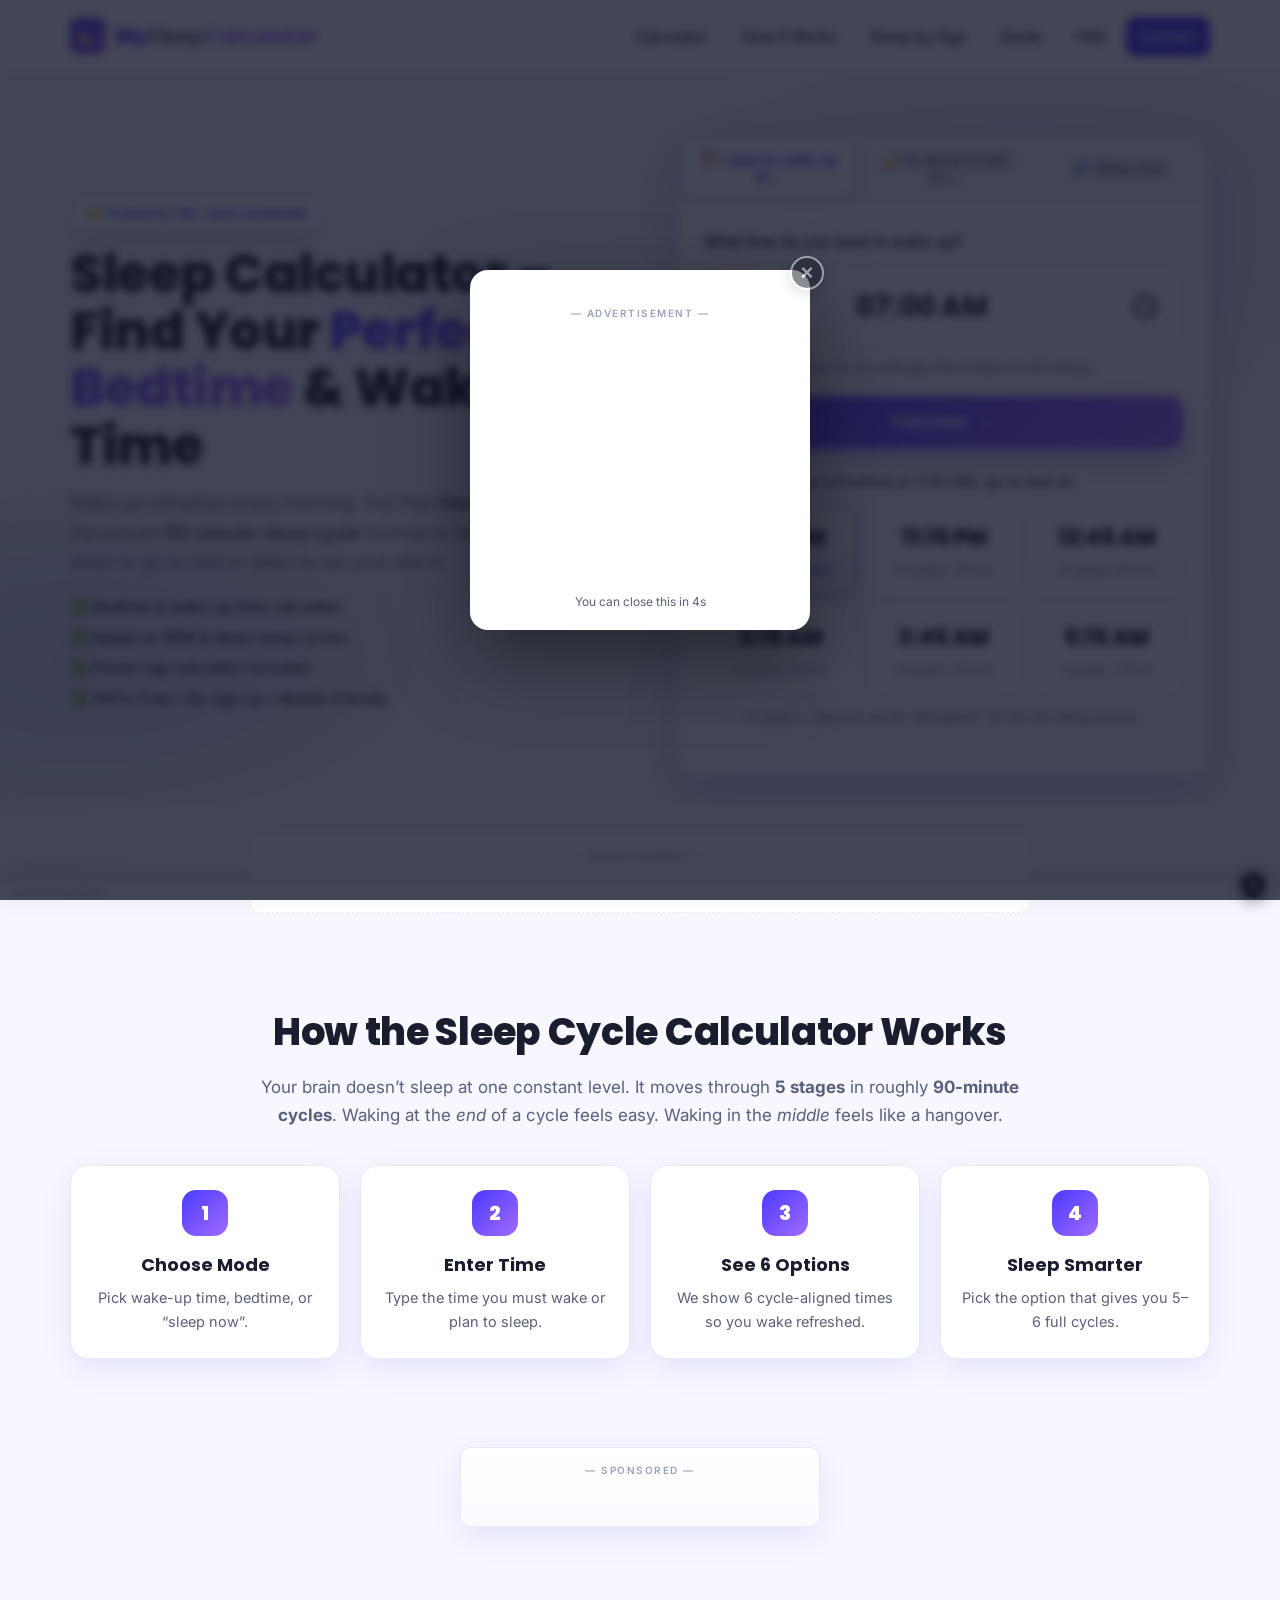
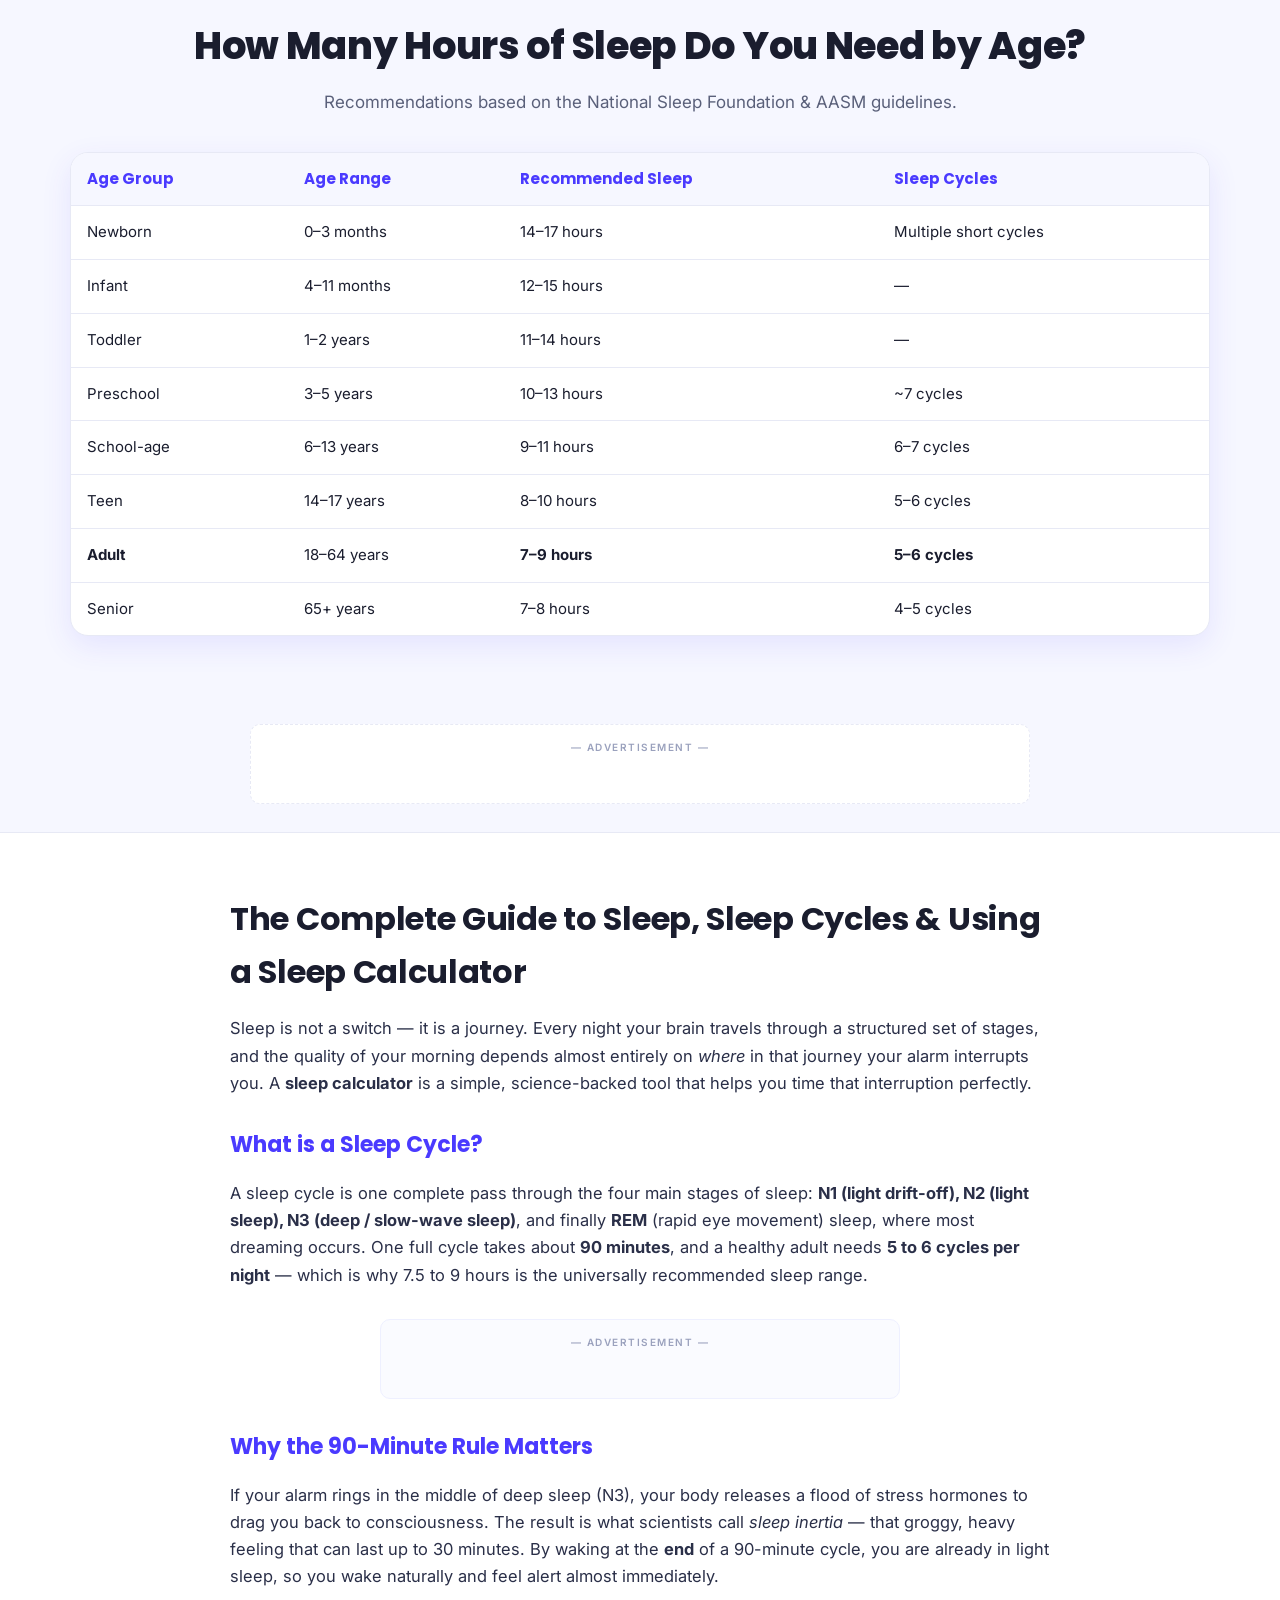
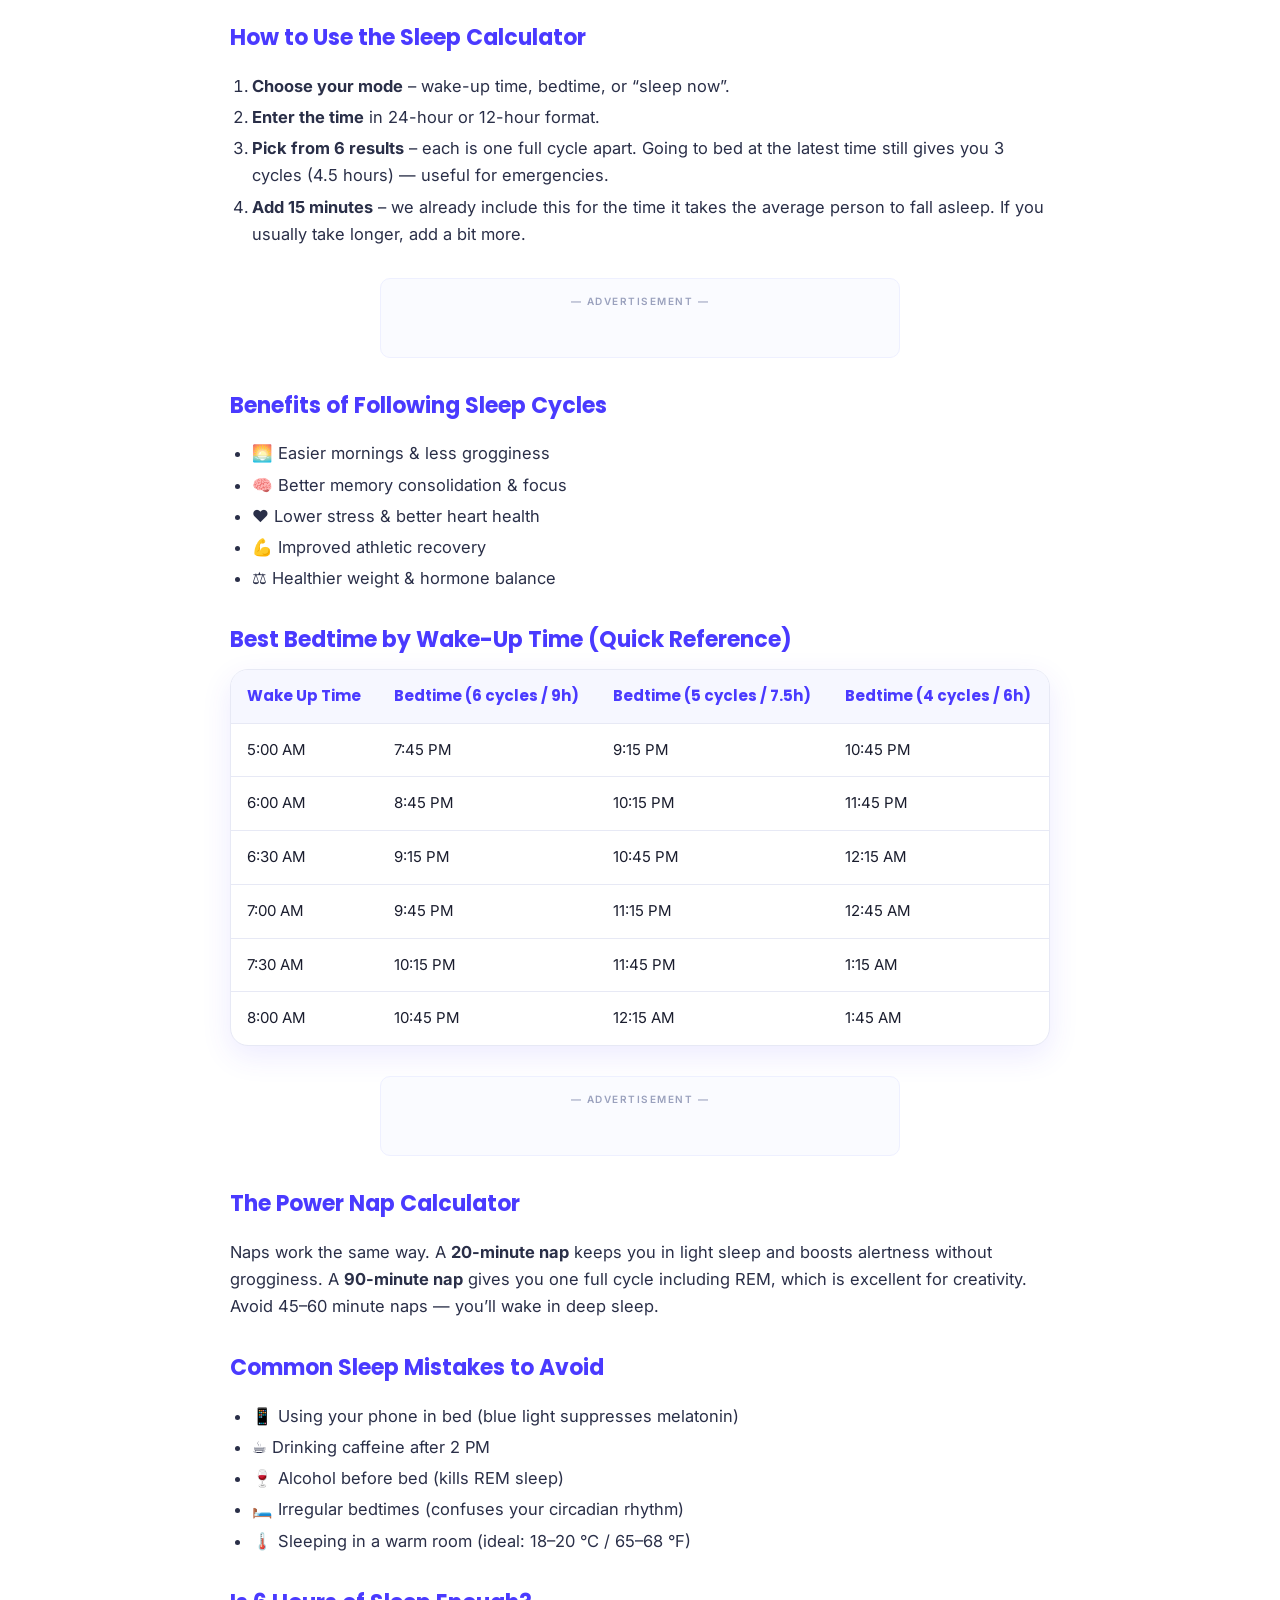
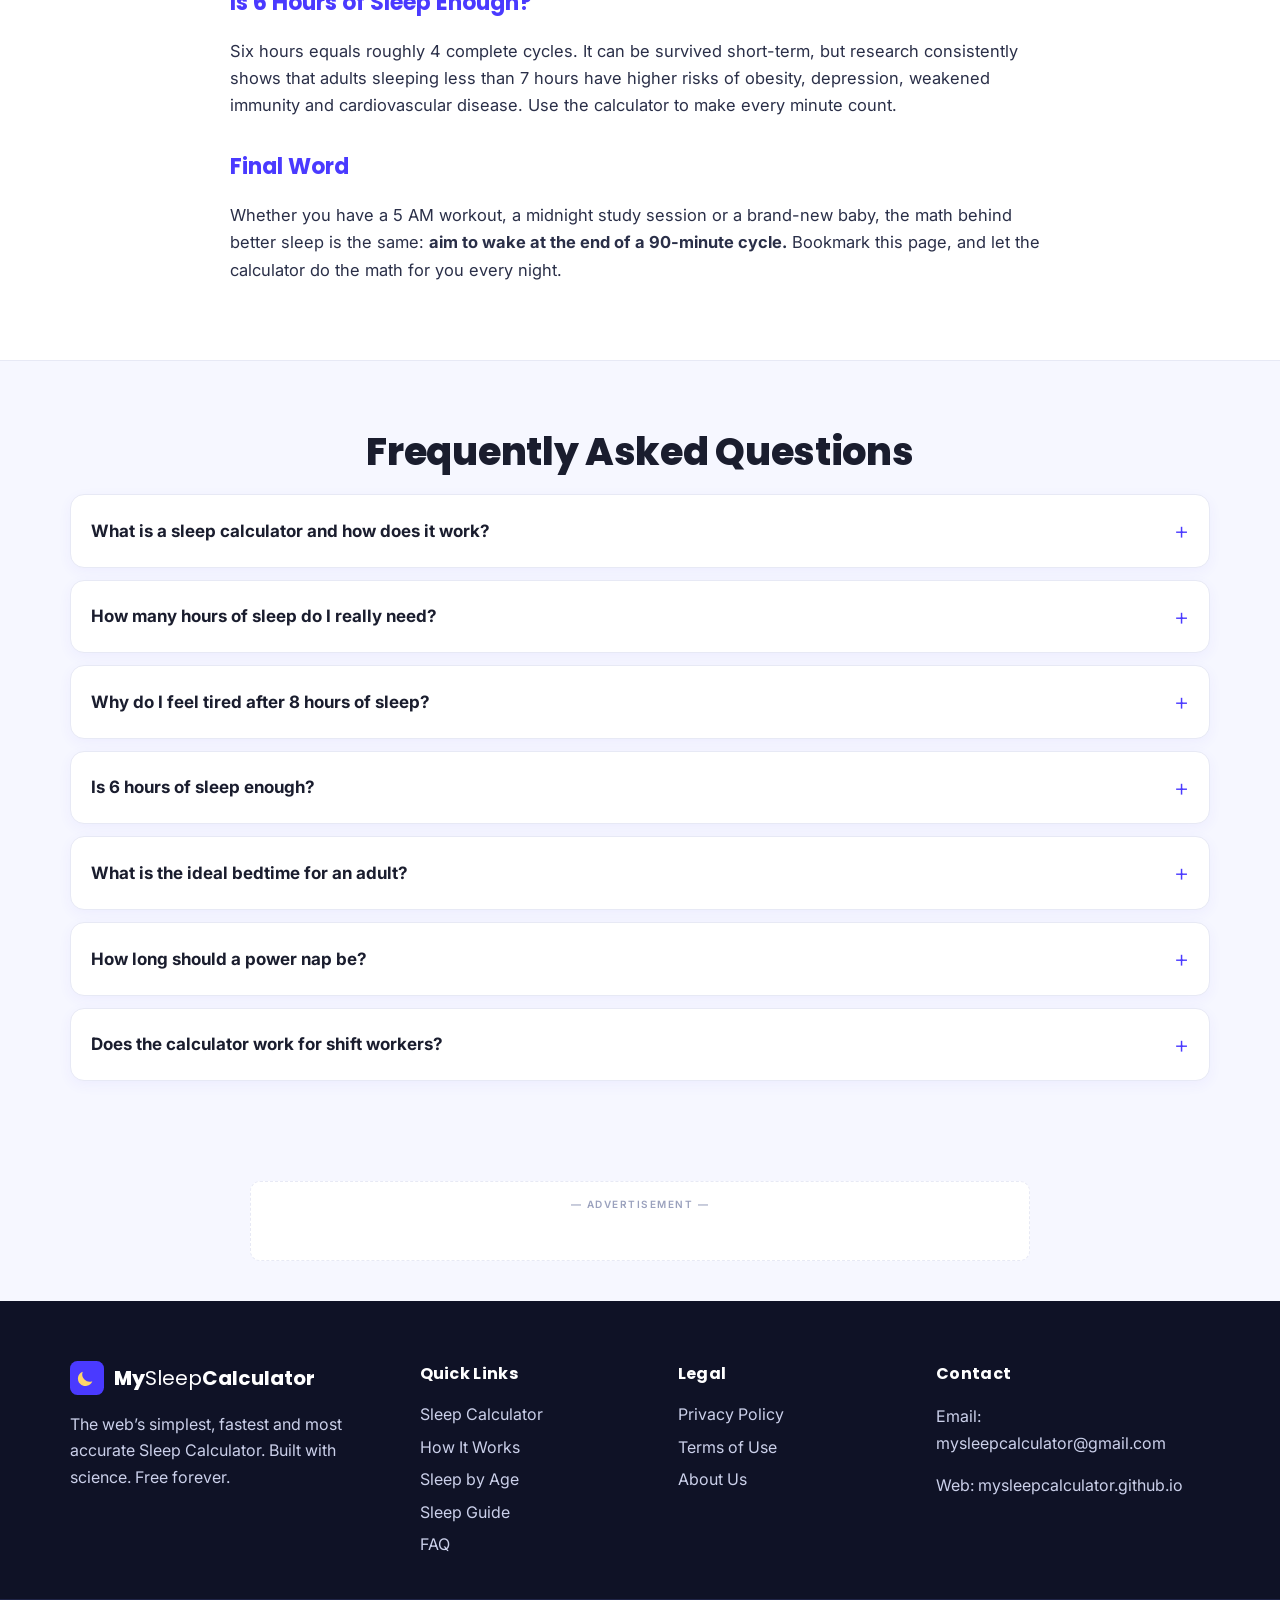
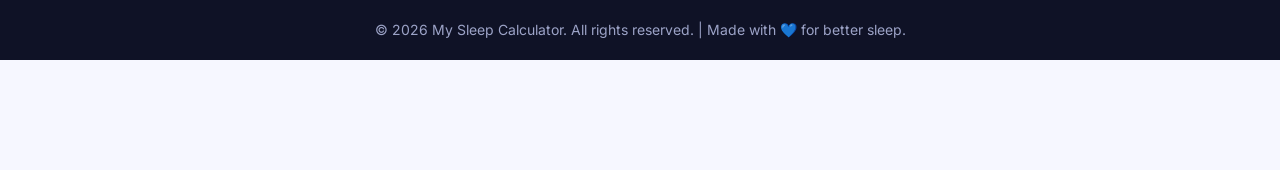
==== commit c849a50f: "Add files via upload" ====
--- a/index.html
+++ b/index.html
@@ -6,8 +6,8 @@
 <meta name="viewport" content="width=device-width, initial-scale=1.0, maximum-scale=5.0" />
 
 <!-- ===================== PRIMARY SEO META ===================== -->
-<title>Sleep Calculator â€“ Best Bedtime & Wake Up Time Calculator (90-Minute Cycle) | My Sleep Calculator</title>
-<meta name="description" content="Free Sleep Calculator â€“ find the best bedtime and wake up time based on 90-minute sleep cycles. Calculate sleep hours, REM cycles, nap time and ideal bedtime by age. Mobile friendly, fast and accurate." />
+<title>Sleep Calculator – Best Bedtime & Wake Up Time Calculator (90-Minute Cycle) | My Sleep Calculator</title>
+<meta name="description" content="Free Sleep Calculator – find the best bedtime and wake up time based on 90-minute sleep cycles. Calculate sleep hours, REM cycles, nap time and ideal bedtime by age. Mobile friendly, fast and accurate." />
 <meta name="keywords" content="sleep calculator, bedtime calculator, wake up time calculator, sleep cycle calculator, 90 minute sleep cycle, sleep time calculator, nap calculator, sleep hours calculator, REM sleep calculator, ideal bedtime, sleepytime calculator, my sleep calculator" />
 <meta name="author" content="My Sleep Calculator" />
 <meta name="robots" content="index, follow, max-snippet:-1, max-image-preview:large, max-video-preview:-1" />
@@ -19,7 +19,7 @@
 <!-- ===================== OPEN GRAPH / FACEBOOK ===================== -->
 <meta property="og:type" content="website" />
 <meta property="og:site_name" content="My Sleep Calculator" />
-<meta property="og:title" content="Sleep Calculator â€“ Best Bedtime & Wake Up Time Calculator" />
+<meta property="og:title" content="Sleep Calculator – Best Bedtime & Wake Up Time Calculator" />
 <meta property="og:description" content="Calculate the perfect bedtime or wake up time using 90-minute sleep cycles. Free, fast & mobile-friendly Sleep Calculator." />
 <meta property="og:url" content="https://mysleepcalculator.github.io/" />
 <meta property="og:image" content="https://mysleepcalculator.github.io/assets/og-cover.png" />
@@ -27,7 +27,7 @@
 
 <!-- ===================== TWITTER CARD ===================== -->
 <meta name="twitter:card" content="summary_large_image" />
-<meta name="twitter:title" content="Sleep Calculator â€“ Bedtime & Wake Up Time Calculator" />
+<meta name="twitter:title" content="Sleep Calculator – Bedtime & Wake Up Time Calculator" />
 <meta name="twitter:description" content="Find your perfect bedtime with the 90-minute sleep cycle calculator. Wake up refreshed every morning." />
 <meta name="twitter:image" content="https://mysleepcalculator.github.io/assets/og-cover.png" />
 
@@ -46,14 +46,14 @@
 {
   "@context": "https://schema.org",
   "@graph": [
-    { "@type": "WebSite", "@id": "https://mysleepcalculator.github.io/#website", "url": "https://mysleepcalculator.github.io/", "name": "My Sleep Calculator", "description": "Free Sleep Calculator â€“ best bedtime and wake up time based on 90-minute sleep cycles.", "publisher": { "@id": "https://mysleepcalculator.github.io/#organization" }, "potentialAction": { "@type": "SearchAction", "target": "https://mysleepcalculator.github.io/?s={search_term_string}", "query-input": "required name=search_term_string" } },
+    { "@type": "WebSite", "@id": "https://mysleepcalculator.github.io/#website", "url": "https://mysleepcalculator.github.io/", "name": "My Sleep Calculator", "description": "Free Sleep Calculator – best bedtime and wake up time based on 90-minute sleep cycles.", "publisher": { "@id": "https://mysleepcalculator.github.io/#organization" }, "potentialAction": { "@type": "SearchAction", "target": "https://mysleepcalculator.github.io/?s={search_term_string}", "query-input": "required name=search_term_string" } },
     { "@type": "Organization", "@id": "https://mysleepcalculator.github.io/#organization", "name": "My Sleep Calculator", "url": "https://mysleepcalculator.github.io/", "email": "mysleepcalculator@gmail.com", "logo": { "@type": "ImageObject", "url": "https://mysleepcalculator.github.io/assets/logo.png", "width": 512, "height": 512 } },
     { "@type": "WebApplication", "name": "My Sleep Calculator", "url": "https://mysleepcalculator.github.io/", "applicationCategory": "HealthApplication", "operatingSystem": "Any", "browserRequirements": "Requires JavaScript", "offers": { "@type": "Offer", "price": "0", "priceCurrency": "USD" }, "aggregateRating": { "@type": "AggregateRating", "ratingValue": "4.9", "ratingCount": "1287", "bestRating": "5", "worstRating": "1" } },
     { "@type": "FAQPage", "mainEntity": [
       { "@type": "Question", "name": "What is a sleep calculator and how does it work?", "acceptedAnswer": { "@type": "Answer", "text": "A sleep calculator uses the 90-minute sleep cycle to suggest the best bedtime or wake up time so you wake at the end of a cycle (light sleep) instead of in the middle of deep or REM sleep, helping you feel refreshed." } },
-      { "@type": "Question", "name": "How many hours of sleep do I need?", "acceptedAnswer": { "@type": "Answer", "text": "Most adults need 7â€“9 hours (5â€“6 sleep cycles). Teens need 8â€“10 hours, school-age children 9â€“12 hours, and toddlers 11â€“14 hours per day including naps." } },
+      { "@type": "Question", "name": "How many hours of sleep do I need?", "acceptedAnswer": { "@type": "Answer", "text": "Most adults need 7–9 hours (5–6 sleep cycles). Teens need 8–10 hours, school-age children 9–12 hours, and toddlers 11–14 hours per day including naps." } },
       { "@type": "Question", "name": "Why do I feel tired even after 8 hours of sleep?", "acceptedAnswer": { "@type": "Answer", "text": "You may be waking in the middle of a deep-sleep stage. Using a sleep cycle calculator helps you wake at the end of a 90-minute cycle so you feel more alert." } },
-      { "@type": "Question", "name": "Is 6 hours of sleep enough?", "acceptedAnswer": { "@type": "Answer", "text": "Six hours equals about 4 full cycles. It can work short-term, but long-term most adults need 5â€“6 cycles (7.5â€“9 hours) for optimal health, memory and metabolism." } },
+      { "@type": "Question", "name": "Is 6 hours of sleep enough?", "acceptedAnswer": { "@type": "Answer", "text": "Six hours equals about 4 full cycles. It can work short-term, but long-term most adults need 5–6 cycles (7.5–9 hours) for optimal health, memory and metabolism." } },
       { "@type": "Question", "name": "What is the best time to go to sleep?", "acceptedAnswer": { "@type": "Answer", "text": "The best bedtime depends on when you must wake up. Count back in 90-minute blocks and add ~15 minutes to fall asleep. Our calculator does this automatically." } }
     ]},
     { "@type": "BreadcrumbList", "itemListElement": [
@@ -63,7 +63,7 @@
     { "@type": "HowTo", "name": "How to use the Sleep Calculator", "description": "Find the perfect bedtime or wake up time using 90-minute sleep cycles.", "step": [
       { "@type": "HowToStep", "name": "Choose mode", "text": "Select whether you want to know what time to wake up or what time to go to bed." },
       { "@type": "HowToStep", "name": "Enter time", "text": "Enter the time you plan to sleep or the time you must wake up." },
-      { "@type": "HowToStep", "name": "View results", "text": "The calculator shows 4â€“6 optimal times based on 90-minute sleep cycles." }
+      { "@type": "HowToStep", "name": "View results", "text": "The calculator shows 4–6 optimal times based on 90-minute sleep cycles." }
     ]}
   ]
 }
@@ -77,7 +77,7 @@
 <!-- ============== HEADER ============== -->
 <header class="site-header" id="top">
   <div class="container header-inner">
-    <a href="#top" class="logo" aria-label="My Sleep Calculator â€“ Home">
+    <a href="#top" class="logo" aria-label="My Sleep Calculator – Home">
       <span class="logo-mark" aria-hidden="true">
         <svg viewBox="0 0 64 64" width="36" height="36">
           <defs><linearGradient id="lg" x1="0" x2="1" y1="0" y2="1"><stop offset="0" stop-color="#4a3aff"/><stop offset="1" stop-color="#a16bff"/></linearGradient></defs>
@@ -111,26 +111,26 @@
   <div class="container hero-grid">
 
     <div class="hero-copy">
-      <span class="eyebrow">â­ Trusted by 1M+ users worldwide</span>
-      <h1>Sleep Calculator â€“ Find Your <span class="gradient-text">Perfect Bedtime</span> &amp; Wake Up Time</h1>
+      <span class="eyebrow">⭐ Trusted by 1M+ users worldwide</span>
+      <h1>Sleep Calculator – Find Your <span class="gradient-text">Perfect Bedtime</span> &amp; Wake Up Time</h1>
       <p class="lead">
         Wake up refreshed every morning. Our free <strong>Sleep Calculator</strong> uses the proven
         <strong>90-minute sleep cycle</strong> formula to tell you exactly when to go to bed or when to set your alarm.
       </p>
       <ul class="hero-bullets">
-        <li>âœ… Bedtime &amp; wake-up time calculator</li>
-        <li>âœ… Based on REM &amp; deep-sleep cycles</li>
-        <li>âœ… Power nap calculator included</li>
-        <li>âœ… 100% Free â€¢ No sign up â€¢ Mobile friendly</li>
+        <li>✅ Bedtime &amp; wake-up time calculator</li>
+        <li>✅ Based on REM &amp; deep-sleep cycles</li>
+        <li>✅ Power nap calculator included</li>
+        <li>✅ 100% Free • No sign up • Mobile friendly</li>
       </ul>
     </div>
 
     <!-- ============ CALCULATOR CARD ============ -->
     <div class="calc-card" role="region" aria-label="Sleep Calculator Tool">
       <div class="calc-tabs" role="tablist">
-        <button class="tab active" data-mode="wake" role="tab" aria-selected="true">â° I want to wake up atâ€¦</button>
-        <button class="tab" data-mode="bed" role="tab" aria-selected="false">ðŸŒ™ Iâ€™m going to bed atâ€¦</button>
-        <button class="tab" data-mode="now" role="tab" aria-selected="false">ðŸ’¤ Sleep now</button>
+        <button class="tab active" data-mode="wake" role="tab" aria-selected="true">⏰ I want to wake up at…</button>
+        <button class="tab" data-mode="bed" role="tab" aria-selected="false">🌙 I’m going to bed at…</button>
+        <button class="tab" data-mode="now" role="tab" aria-selected="false">💤 Sleep now</button>
       </div>
 
       <div class="calc-body">
@@ -138,7 +138,7 @@
         <input type="time" id="time-input" value="07:00" aria-describedby="time-help" />
         <small id="time-help">We add ~15 minutes for the average time it takes to fall asleep.</small>
 
-        <button id="calc-btn" class="btn-primary">Calculate <span aria-hidden="true">â†’</span></button>
+        <button id="calc-btn" class="btn-primary">Calculate <span aria-hidden="true">→</span></button>
 
         <div class="result" id="result" aria-live="polite"></div>
       </div>
@@ -147,11 +147,11 @@
 </section>
 
 <!-- =================================================================
-     IMPRESSION #1  â–¸  AD AFTER CALCULATOR RESULTS  (high-CTR zone)
+     IMPRESSION #1  ▸  AD AFTER CALCULATOR RESULTS  (high-CTR zone)
      Desktop 468x60  |  Mobile 320x50
      ================================================================ -->
 <div class="ad-wrap ad-inline container" aria-label="Advertisement">
-  <span class="ad-label">â€” Advertisement â€”</span>
+  <span class="ad-label">— Advertisement —</span>
   <div class="ad-desktop">
     <script>atOptions={'key':'176bf26ccf6d534f205d8fb19fd1992c','format':'iframe','height':60,'width':468,'params':{}};</script>
     <script src="https://www.highperformanceformat.com/176bf26ccf6d534f205d8fb19fd1992c/invoke.js"></script>
@@ -166,22 +166,22 @@
 <section class="how" id="how-it-works">
   <div class="container">
     <h2 class="section-title">How the Sleep Cycle Calculator Works</h2>
-    <p class="section-sub">Your brain doesnâ€™t sleep at one constant level. It moves through <strong>5 stages</strong> in roughly <strong>90-minute cycles</strong>. Waking at the <em>end</em> of a cycle feels easy. Waking in the <em>middle</em> feels like a hangover.</p>
+    <p class="section-sub">Your brain doesn’t sleep at one constant level. It moves through <strong>5 stages</strong> in roughly <strong>90-minute cycles</strong>. Waking at the <em>end</em> of a cycle feels easy. Waking in the <em>middle</em> feels like a hangover.</p>
 
     <div class="how-grid">
-      <div class="how-card"><div class="how-num">1</div><h3>Choose Mode</h3><p>Pick wake-up time, bedtime, or â€œsleep nowâ€.</p></div>
+      <div class="how-card"><div class="how-num">1</div><h3>Choose Mode</h3><p>Pick wake-up time, bedtime, or “sleep now”.</p></div>
       <div class="how-card"><div class="how-num">2</div><h3>Enter Time</h3><p>Type the time you must wake or plan to sleep.</p></div>
       <div class="how-card"><div class="how-num">3</div><h3>See 6 Options</h3><p>We show 6 cycle-aligned times so you wake refreshed.</p></div>
-      <div class="how-card"><div class="how-num">4</div><h3>Sleep Smarter</h3><p>Pick the option that gives you 5â€“6 full cycles.</p></div>
+      <div class="how-card"><div class="how-num">4</div><h3>Sleep Smarter</h3><p>Pick the option that gives you 5–6 full cycles.</p></div>
     </div>
   </div>
 </section>
 
 <!-- =================================================================
-     IMPRESSION #2  â–¸  IN-CONTENT 300x250 RECTANGLE (native style)
+     IMPRESSION #2  ▸  IN-CONTENT 300x250 RECTANGLE (native style)
      ================================================================ -->
 <div class="ad-wrap ad-native container" aria-label="Advertisement">
-  <span class="ad-label">â€” Sponsored â€”</span>
+  <span class="ad-label">— Sponsored —</span>
   <script>atOptions={'key':'d88514d97dbd83c155dbaafab6d99b26','format':'iframe','height':250,'width':300,'params':{}};</script>
   <script src="https://www.highperformanceformat.com/d88514d97dbd83c155dbaafab6d99b26/invoke.js"></script>
 </div>
@@ -198,14 +198,14 @@
           <tr><th>Age Group</th><th>Age Range</th><th>Recommended Sleep</th><th>Sleep Cycles</th></tr>
         </thead>
         <tbody>
-          <tr><td>Newborn</td><td>0â€“3 months</td><td>14â€“17 hours</td><td>Multiple short cycles</td></tr>
-          <tr><td>Infant</td><td>4â€“11 months</td><td>12â€“15 hours</td><td>â€”</td></tr>
-          <tr><td>Toddler</td><td>1â€“2 years</td><td>11â€“14 hours</td><td>â€”</td></tr>
-          <tr><td>Preschool</td><td>3â€“5 years</td><td>10â€“13 hours</td><td>~7 cycles</td></tr>
-          <tr><td>School-age</td><td>6â€“13 years</td><td>9â€“11 hours</td><td>6â€“7 cycles</td></tr>
-          <tr><td>Teen</td><td>14â€“17 years</td><td>8â€“10 hours</td><td>5â€“6 cycles</td></tr>
-          <tr><td><strong>Adult</strong></td><td>18â€“64 years</td><td><strong>7â€“9 hours</strong></td><td><strong>5â€“6 cycles</strong></td></tr>
-          <tr><td>Senior</td><td>65+ years</td><td>7â€“8 hours</td><td>4â€“5 cycles</td></tr>
+          <tr><td>Newborn</td><td>0–3 months</td><td>14–17 hours</td><td>Multiple short cycles</td></tr>
+          <tr><td>Infant</td><td>4–11 months</td><td>12–15 hours</td><td>—</td></tr>
+          <tr><td>Toddler</td><td>1–2 years</td><td>11–14 hours</td><td>—</td></tr>
+          <tr><td>Preschool</td><td>3–5 years</td><td>10–13 hours</td><td>~7 cycles</td></tr>
+          <tr><td>School-age</td><td>6–13 years</td><td>9–11 hours</td><td>6–7 cycles</td></tr>
+          <tr><td>Teen</td><td>14–17 years</td><td>8–10 hours</td><td>5–6 cycles</td></tr>
+          <tr><td><strong>Adult</strong></td><td>18–64 years</td><td><strong>7–9 hours</strong></td><td><strong>5–6 cycles</strong></td></tr>
+          <tr><td>Senior</td><td>65+ years</td><td>7–8 hours</td><td>4–5 cycles</td></tr>
         </tbody>
       </table>
     </div>
@@ -213,10 +213,10 @@
 </section>
 
 <!-- =================================================================
-     IMPRESSION #3  â–¸  468x60 BANNER BETWEEN SECTIONS
+     IMPRESSION #3  ▸  468x60 BANNER BETWEEN SECTIONS
      ================================================================ -->
 <div class="ad-wrap ad-inline container" aria-label="Advertisement">
-  <span class="ad-label">â€” Advertisement â€”</span>
+  <span class="ad-label">— Advertisement —</span>
   <div class="ad-desktop">
     <script>atOptions={'key':'749470937ff19965de0259c037832528','format':'iframe','height':90,'width':728,'params':{}};</script>
     <script src="https://www.highperformanceformat.com/749470937ff19965de0259c037832528/invoke.js"></script>
@@ -233,7 +233,7 @@
     <div class="article-body">
       <h2>The Complete Guide to Sleep, Sleep Cycles &amp; Using a Sleep Calculator</h2>
 
-      <p>Sleep is not a switch â€” it is a journey. Every night your brain travels through a structured set of stages,
+      <p>Sleep is not a switch — it is a journey. Every night your brain travels through a structured set of stages,
       and the quality of your morning depends almost entirely on <em>where</em> in that journey your alarm interrupts you.
       A <strong>sleep calculator</strong> is a simple, science-backed tool that helps you time that interruption perfectly.</p>
 
@@ -241,31 +241,31 @@
       <p>A sleep cycle is one complete pass through the four main stages of sleep:
       <strong>N1 (light drift-off), N2 (light sleep), N3 (deep / slow-wave sleep)</strong>, and finally <strong>REM</strong> (rapid eye movement) sleep,
       where most dreaming occurs. One full cycle takes about <strong>90 minutes</strong>, and a healthy adult needs
-      <strong>5 to 6 cycles per night</strong> â€” which is why 7.5 to 9 hours is the universally recommended sleep range.</p>
-
-      <!-- ============ IMPRESSION #4  â–¸  IN-ARTICLE 300x250 (native, mid-content) ============ -->
+      <strong>5 to 6 cycles per night</strong> — which is why 7.5 to 9 hours is the universally recommended sleep range.</p>
+
+      <!-- ============ IMPRESSION #4  ▸  IN-ARTICLE 300x250 (native, mid-content) ============ -->
       <div class="ad-wrap ad-incontent" aria-label="Advertisement">
-        <span class="ad-label">â€” Advertisement â€”</span>
+        <span class="ad-label">— Advertisement —</span>
         <script>atOptions={'key':'d88514d97dbd83c155dbaafab6d99b26','format':'iframe','height':250,'width':300,'params':{}};</script>
         <script src="https://www.highperformanceformat.com/d88514d97dbd83c155dbaafab6d99b26/invoke.js"></script>
       </div>
 
       <h3>Why the 90-Minute Rule Matters</h3>
       <p>If your alarm rings in the middle of deep sleep (N3), your body releases a flood of stress hormones to drag you
-      back to consciousness. The result is what scientists call <em>sleep inertia</em> â€” that groggy, heavy feeling that can last up to 30 minutes.
+      back to consciousness. The result is what scientists call <em>sleep inertia</em> — that groggy, heavy feeling that can last up to 30 minutes.
       By waking at the <strong>end</strong> of a 90-minute cycle, you are already in light sleep, so you wake naturally and feel alert almost immediately.</p>
 
       <h3>How to Use the Sleep Calculator</h3>
       <ol>
-        <li><strong>Choose your mode</strong> â€“ wake-up time, bedtime, or â€œsleep nowâ€.</li>
+        <li><strong>Choose your mode</strong> – wake-up time, bedtime, or “sleep now”.</li>
         <li><strong>Enter the time</strong> in 24-hour or 12-hour format.</li>
-        <li><strong>Pick from 6 results</strong> â€“ each is one full cycle apart. Going to bed at the latest time still gives you 3 cycles (4.5 hours) â€” useful for emergencies.</li>
-        <li><strong>Add 15 minutes</strong> â€“ we already include this for the time it takes the average person to fall asleep. If you usually take longer, add a bit more.</li>
+        <li><strong>Pick from 6 results</strong> – each is one full cycle apart. Going to bed at the latest time still gives you 3 cycles (4.5 hours) — useful for emergencies.</li>
+        <li><strong>Add 15 minutes</strong> – we already include this for the time it takes the average person to fall asleep. If you usually take longer, add a bit more.</li>
       </ol>
 
-      <!-- ============ IMPRESSION #5  â–¸  IN-ARTICLE 468x60 / 320x50 banner ============ -->
+      <!-- ============ IMPRESSION #5  ▸  IN-ARTICLE 468x60 / 320x50 banner ============ -->
       <div class="ad-wrap ad-incontent" aria-label="Advertisement">
-        <span class="ad-label">â€” Advertisement â€”</span>
+        <span class="ad-label">— Advertisement —</span>
         <div class="ad-desktop">
           <script>atOptions={'key':'176bf26ccf6d534f205d8fb19fd1992c','format':'iframe','height':60,'width':468,'params':{}};</script>
           <script src="https://www.highperformanceformat.com/176bf26ccf6d534f205d8fb19fd1992c/invoke.js"></script>
@@ -278,11 +278,11 @@
 
       <h3>Benefits of Following Sleep Cycles</h3>
       <ul>
-        <li>ðŸŒ… Easier mornings &amp; less grogginess</li>
-        <li>ðŸ§  Better memory consolidation &amp; focus</li>
-        <li>â¤ï¸ Lower stress &amp; better heart health</li>
-        <li>ðŸ’ª Improved athletic recovery</li>
-        <li>âš–ï¸ Healthier weight &amp; hormone balance</li>
+        <li>🌅 Easier mornings &amp; less grogginess</li>
+        <li>🧠 Better memory consolidation &amp; focus</li>
+        <li>❤️ Lower stress &amp; better heart health</li>
+        <li>💪 Improved athletic recovery</li>
+        <li>⚖️ Healthier weight &amp; hormone balance</li>
       </ul>
 
       <h3>Best Bedtime by Wake-Up Time (Quick Reference)</h3>
@@ -300,23 +300,23 @@
         </table>
       </div>
 
-      <!-- ============ IMPRESSION #6  â–¸  ANOTHER IN-ARTICLE 300x250 ============ -->
+      <!-- ============ IMPRESSION #6  ▸  ANOTHER IN-ARTICLE 300x250 ============ -->
       <div class="ad-wrap ad-incontent" aria-label="Advertisement">
-        <span class="ad-label">â€” Advertisement â€”</span>
+        <span class="ad-label">— Advertisement —</span>
         <script>atOptions={'key':'d88514d97dbd83c155dbaafab6d99b26','format':'iframe','height':250,'width':300,'params':{}};</script>
         <script src="https://www.highperformanceformat.com/d88514d97dbd83c155dbaafab6d99b26/invoke.js"></script>
       </div>
 
       <h3>The Power Nap Calculator</h3>
-      <p>Naps work the same way. A <strong>20-minute nap</strong> keeps you in light sleep and boosts alertness without grogginess. A <strong>90-minute nap</strong> gives you one full cycle including REM, which is excellent for creativity. Avoid 45â€“60 minute naps â€” youâ€™ll wake in deep sleep.</p>
+      <p>Naps work the same way. A <strong>20-minute nap</strong> keeps you in light sleep and boosts alertness without grogginess. A <strong>90-minute nap</strong> gives you one full cycle including REM, which is excellent for creativity. Avoid 45–60 minute naps — you’ll wake in deep sleep.</p>
 
       <h3>Common Sleep Mistakes to Avoid</h3>
       <ul>
-        <li>ðŸ“± Using your phone in bed (blue light suppresses melatonin)</li>
-        <li>â˜• Drinking caffeine after 2 PM</li>
-        <li>ðŸ· Alcohol before bed (kills REM sleep)</li>
-        <li>ðŸ›ï¸ Irregular bedtimes (confuses your circadian rhythm)</li>
-        <li>ðŸŒ¡ï¸ Sleeping in a warm room (ideal: 18â€“20 Â°C / 65â€“68 Â°F)</li>
+        <li>📱 Using your phone in bed (blue light suppresses melatonin)</li>
+        <li>☕ Drinking caffeine after 2 PM</li>
+        <li>🍷 Alcohol before bed (kills REM sleep)</li>
+        <li>🛏️ Irregular bedtimes (confuses your circadian rhythm)</li>
+        <li>🌡️ Sleeping in a warm room (ideal: 18–20 °C / 65–68 °F)</li>
       </ul>
 
       <h3>Is 6 Hours of Sleep Enough?</h3>
@@ -340,31 +340,31 @@
       <p>A sleep calculator uses the 90-minute sleep cycle to suggest the best bedtime or wake-up time so you finish at the end of a cycle and wake feeling refreshed.</p></details>
 
     <details><summary>How many hours of sleep do I really need?</summary>
-      <p>Most adults need 7â€“9 hours (5â€“6 cycles). Teens need 8â€“10 hours, school-age children 9â€“11 hours, toddlers 11â€“14 hours, and newborns 14â€“17 hours per day.</p></details>
+      <p>Most adults need 7–9 hours (5–6 cycles). Teens need 8–10 hours, school-age children 9–11 hours, toddlers 11–14 hours, and newborns 14–17 hours per day.</p></details>
 
     <details><summary>Why do I feel tired after 8 hours of sleep?</summary>
-      <p>You probably woke during deep sleep. Use this calculator to wake at the end of a 90-minute cycle and youâ€™ll feel noticeably better.</p></details>
+      <p>You probably woke during deep sleep. Use this calculator to wake at the end of a 90-minute cycle and you’ll feel noticeably better.</p></details>
 
     <details><summary>Is 6 hours of sleep enough?</summary>
-      <p>Six hours (4 cycles) is acceptable occasionally, but long-term most adults need 5â€“6 cycles for optimal health.</p></details>
+      <p>Six hours (4 cycles) is acceptable occasionally, but long-term most adults need 5–6 cycles for optimal health.</p></details>
 
     <details><summary>What is the ideal bedtime for an adult?</summary>
       <p>Count backwards from your wake-up time in 90-minute blocks. For a 6:30 AM alarm, 10:45 PM (5 cycles + 15 min to fall asleep) is ideal.</p></details>
 
     <details><summary>How long should a power nap be?</summary>
-      <p>20 minutes for an energy boost, or a full 90 minutes for a complete cycle including REM. Avoid the 45â€“60 minute zone.</p></details>
+      <p>20 minutes for an energy boost, or a full 90 minutes for a complete cycle including REM. Avoid the 45–60 minute zone.</p></details>
 
     <details><summary>Does the calculator work for shift workers?</summary>
-      <p>Yes. The 90-minute cycle is biological, not clock-based. Set the time you actually plan to sleep or wake â€” the math is identical.</p></details>
+      <p>Yes. The 90-minute cycle is biological, not clock-based. Set the time you actually plan to sleep or wake — the math is identical.</p></details>
 
   </div>
 </section>
 
 <!-- =================================================================
-     IMPRESSION #7  â–¸  PRE-FOOTER BANNER (728x90 / 320x50)
+     IMPRESSION #7  ▸  PRE-FOOTER BANNER (728x90 / 320x50)
      ================================================================ -->
 <div class="ad-wrap ad-inline container" aria-label="Advertisement">
-  <span class="ad-label">â€” Advertisement â€”</span>
+  <span class="ad-label">— Advertisement —</span>
   <div class="ad-desktop">
     <script>atOptions={'key':'749470937ff19965de0259c037832528','format':'iframe','height':90,'width':728,'params':{}};</script>
     <script src="https://www.highperformanceformat.com/749470937ff19965de0259c037832528/invoke.js"></script>
@@ -389,7 +389,7 @@
         </span>
         <span class="logo-text"><b>My</b>Sleep<span>Calculator</span></span>
       </div>
-      <p>The webâ€™s simplest, fastest and most accurate Sleep Calculator. Built with science. Free forever.</p>
+      <p>The web’s simplest, fastest and most accurate Sleep Calculator. Built with science. Free forever.</p>
     </div>
 
     <div>
@@ -421,40 +421,40 @@
 
   <div class="footer-bottom">
     <div class="container">
-      <p>Â© <span id="year"></span> My Sleep Calculator. All rights reserved. | Made with ðŸ’™ for better sleep.</p>
+      <p>© <span id="year"></span> My Sleep Calculator. All rights reserved. | Made with 💙 for better sleep.</p>
     </div>
   </div>
 </footer>
 
 
 <!-- =================================================================
-     â•”â•â•â•â•â•â•â•â•â•â•â•â•â•â•â•â•â•â•â•â•â•â•â•â•â•â•â•â•â•â•â•â•â•â•â•â•â•â•â•â•â•â•â•â•â•â•â•â•â•â•â•â•â•â•â•â•â•â•â•â•â•â•â•â•—
-     â•‘   ADSENSE-STYLE AGGRESSIVE AD UNITS â€” AUTO TRIGGERED         â•‘
-     â•‘   Loaded by script.js after user scroll/time conditions      â•‘
-     â•šâ•â•â•â•â•â•â•â•â•â•â•â•â•â•â•â•â•â•â•â•â•â•â•â•â•â•â•â•â•â•â•â•â•â•â•â•â•â•â•â•â•â•â•â•â•â•â•â•â•â•â•â•â•â•â•â•â•â•â•â•â•â•â•â•
+     ╔═══════════════════════════════════════════════════════════════╗
+     ║   ADSENSE-STYLE AGGRESSIVE AD UNITS — AUTO TRIGGERED         ║
+     ║   Loaded by script.js after user scroll/time conditions      ║
+     ╚═══════════════════════════════════════════════════════════════╝
      ================================================================ -->
 
-<!-- ============ IMPRESSION #8  â–¸  LEFT SLIDING SIDEBAR (Desktop only) 160x300 ============ -->
+<!-- ============ IMPRESSION #8  ▸  LEFT SLIDING SIDEBAR (Desktop only) 160x300 ============ -->
 <aside class="floating-side floating-left" id="floatLeft" aria-label="Advertisement" style="display:none">
-  <button class="ad-close" data-target="floatLeft" aria-label="Close">Ã—</button>
+  <button class="ad-close" data-target="floatLeft" aria-label="Close">×</button>
   <span class="ad-label">Ad</span>
   <script>atOptions={'key':'9307299de197c02edf0a259278682257','format':'iframe','height':300,'width':160,'params':{}};</script>
   <script src="https://www.highperformanceformat.com/9307299de197c02edf0a259278682257/invoke.js"></script>
 </aside>
 
-<!-- ============ IMPRESSION #9  â–¸  RIGHT SLIDING SIDEBAR (Desktop only) 160x600 ============ -->
+<!-- ============ IMPRESSION #9  ▸  RIGHT SLIDING SIDEBAR (Desktop only) 160x600 ============ -->
 <aside class="floating-side floating-right" id="floatRight" aria-label="Advertisement" style="display:none">
-  <button class="ad-close" data-target="floatRight" aria-label="Close">Ã—</button>
+  <button class="ad-close" data-target="floatRight" aria-label="Close">×</button>
   <span class="ad-label">Ad</span>
   <script>atOptions={'key':'82b7965758f95919de6271e55022e127','format':'iframe','height':600,'width':160,'params':{}};</script>
   <script src="https://www.highperformanceformat.com/82b7965758f95919de6271e55022e127/invoke.js"></script>
 </aside>
 
-<!-- ============ IMPRESSION #10  â–¸  300x250 INTERSTITIAL POPUP (center modal) ============ -->
+<!-- ============ IMPRESSION #10  ▸  300x250 INTERSTITIAL POPUP (center modal) ============ -->
 <div class="interstitial-backdrop" id="interBackdrop" style="display:none">
   <div class="interstitial-card" role="dialog" aria-label="Advertisement">
-    <button class="ad-close inter-close" id="interClose" aria-label="Close advertisement">Ã—</button>
-    <span class="ad-label">â€” Advertisement â€”</span>
+    <button class="ad-close inter-close" id="interClose" aria-label="Close advertisement">×</button>
+    <span class="ad-label">— Advertisement —</span>
     <div class="inter-body">
       <script>atOptions={'key':'d88514d97dbd83c155dbaafab6d99b26','format':'iframe','height':250,'width':300,'params':{}};</script>
       <script src="https://www.highperformanceformat.com/d88514d97dbd83c155dbaafab6d99b26/invoke.js"></script>
@@ -468,7 +468,7 @@
      Mobile : 320x50 anchor
      ===================================================== -->
 <div class="anchor-ad" id="anchorAd" style="display:none">
-  <button class="ad-close anchor-close" id="anchorClose" aria-label="Close advertisement">Ã—</button>
+  <button class="ad-close anchor-close" id="anchorClose" aria-label="Close advertisement">×</button>
   <span class="ad-label">Advertisement</span>
   <div class="anchor-inner">
     <div class="ad-desktop">
--- a/style.css
+++ b/style.css
@@ -1,7 +1,7 @@
 /* ========================================================
    MY SLEEP CALCULATOR – Professional Stylesheet
-   Author: My Sleep Calculator
-   Palette: deep indigo (#4a3aff) + violet (#a16bff) + cream (#fff8e7) + moon-yellow (#ffd76b)
+   AdSense-style aggressive ad optimisation
+   Palette: indigo #4a3aff + violet #a16bff + cream #fff8e7 + moon #ffd76b
    ======================================================== */
 
 :root{
@@ -18,6 +18,8 @@
   --radius:18px;
   --radius-sm:10px;
   --maxw:1180px;
+  --anchor-h-desktop: 110px;
+  --anchor-h-mobile: 70px;
   --font-body:'Inter',system-ui,-apple-system,Segoe UI,Roboto,Arial,sans-serif;
   --font-head:'Poppins',var(--font-body);
 }
@@ -31,7 +33,11 @@
     radial-gradient(1000px 500px at -10% 10%, #e7ecff 0%, transparent 55%),
     var(--bg);
   line-height:1.65;-webkit-font-smoothing:antialiased;
-}
+  /* leave space for bottom anchor ad */
+  padding-bottom:var(--anchor-h-mobile);
+}
+@media (min-width:721px){ body{ padding-bottom:0 } }
+
 img{max-width:100%;display:block}
 a{color:var(--primary);text-decoration:none}
 a:hover{text-decoration:underline}
@@ -39,18 +45,11 @@
 .container{max-width:var(--maxw);margin:0 auto;padding:0 20px}
 
 /* ============ SKIP LINK ============ */
-.skip-link{
-  position:absolute;left:-9999px;top:0;background:var(--primary);color:#fff;
-  padding:10px 16px;border-radius:0 0 8px 0;z-index:9999;
-}
+.skip-link{position:absolute;left:-9999px;top:0;background:var(--primary);color:#fff;padding:10px 16px;border-radius:0 0 8px 0;z-index:9999}
 .skip-link:focus{left:0}
 
 /* ============ HEADER ============ */
-.site-header{
-  position:sticky;top:0;z-index:50;background:rgba(255,255,255,.85);
-  backdrop-filter:saturate(150%) blur(12px);
-  border-bottom:1px solid var(--border);
-}
+.site-header{position:sticky;top:0;z-index:50;background:rgba(255,255,255,.85);backdrop-filter:saturate(150%) blur(12px);border-bottom:1px solid var(--border)}
 .header-inner{display:flex;align-items:center;justify-content:space-between;height:72px;gap:16px}
 .logo{display:flex;align-items:center;gap:10px;font-family:var(--font-head);font-size:20px;color:var(--text)}
 .logo:hover{text-decoration:none}
@@ -58,9 +57,7 @@
 .logo-text span{color:var(--primary-2);font-weight:700}
 .logo-mark{display:inline-flex}
 .main-nav ul{display:flex;gap:6px;list-style:none;margin:0;padding:0}
-.main-nav a{
-  padding:10px 14px;border-radius:10px;color:var(--text);font-weight:500;font-size:15px;
-}
+.main-nav a{padding:10px 14px;border-radius:10px;color:var(--text);font-weight:500;font-size:15px}
 .main-nav a:hover{background:#eef0ff;text-decoration:none;color:var(--primary)}
 .main-nav .btn-link{background:var(--primary);color:#fff}
 .main-nav .btn-link:hover{background:var(--primary-2);color:#fff}
@@ -81,51 +78,25 @@
   z-index:-1;
 }
 .hero-grid{display:grid;grid-template-columns:1.05fr 1fr;gap:48px;align-items:center}
-.eyebrow{
-  display:inline-block;background:#fff;border:1px solid var(--border);
-  padding:6px 14px;border-radius:999px;font-size:13px;font-weight:600;color:var(--primary);
-  box-shadow:var(--shadow);
-}
-.hero h1{
-  font-family:var(--font-head);font-size:clamp(28px,4.6vw,52px);
-  line-height:1.1;margin:14px 0 14px;font-weight:800;letter-spacing:-.5px;
-}
-.gradient-text{
-  background:linear-gradient(90deg,var(--primary),var(--primary-2));
-  -webkit-background-clip:text;background-clip:text;color:transparent;
-}
+.eyebrow{display:inline-block;background:#fff;border:1px solid var(--border);padding:6px 14px;border-radius:999px;font-size:13px;font-weight:600;color:var(--primary);box-shadow:var(--shadow)}
+.hero h1{font-family:var(--font-head);font-size:clamp(28px,4.6vw,52px);line-height:1.1;margin:14px 0 14px;font-weight:800;letter-spacing:-.5px}
+.gradient-text{background:linear-gradient(90deg,var(--primary),var(--primary-2));-webkit-background-clip:text;background-clip:text;color:transparent}
 .lead{font-size:18px;color:var(--muted);margin:0 0 18px}
 .hero-bullets{list-style:none;padding:0;margin:0;display:grid;gap:6px;font-weight:500}
 .hero-bullets li{font-size:15px}
 
 /* ============ CALCULATOR CARD ============ */
-.calc-card{
-  background:linear-gradient(180deg,#fff,#fafbff);
-  border:1px solid var(--border);border-radius:24px;
-  box-shadow:var(--shadow-lg);overflow:hidden;
-}
+.calc-card{background:linear-gradient(180deg,#fff,#fafbff);border:1px solid var(--border);border-radius:24px;box-shadow:var(--shadow-lg);overflow:hidden}
 .calc-tabs{display:flex;background:#f1f3ff;padding:6px;gap:6px;flex-wrap:wrap}
-.tab{
-  flex:1;min-width:120px;border:0;background:transparent;padding:12px 8px;border-radius:14px;
-  font-weight:600;cursor:pointer;color:var(--muted);font-size:14px;transition:.2s;
-}
+.tab{flex:1;min-width:120px;border:0;background:transparent;padding:12px 8px;border-radius:14px;font-weight:600;cursor:pointer;color:var(--muted);font-size:14px;transition:.2s}
 .tab.active{background:#fff;color:var(--primary);box-shadow:0 4px 14px rgba(74,58,255,.15)}
 .tab:hover{color:var(--primary)}
 .calc-body{padding:28px 26px 32px}
 .calc-body label{display:block;font-weight:600;margin-bottom:10px;font-size:15px}
-#time-input{
-  width:100%;padding:18px 18px;font-size:28px;font-weight:700;
-  border:2px solid var(--border);border-radius:14px;text-align:center;
-  font-family:var(--font-head);color:var(--text);background:#fff;
-}
+#time-input{width:100%;padding:18px 18px;font-size:28px;font-weight:700;border:2px solid var(--border);border-radius:14px;text-align:center;font-family:var(--font-head);color:var(--text);background:#fff}
 #time-input:focus{outline:none;border-color:var(--primary);box-shadow:0 0 0 4px rgba(74,58,255,.15)}
 #time-help{display:block;margin-top:8px;color:var(--muted);font-size:13px}
-.btn-primary{
-  margin-top:18px;width:100%;padding:16px 20px;border:0;border-radius:14px;cursor:pointer;
-  font-weight:700;font-size:17px;color:#fff;
-  background:linear-gradient(135deg,var(--primary),var(--primary-2));
-  box-shadow:0 10px 24px rgba(74,58,255,.35);transition:.2s;
-}
+.btn-primary{margin-top:18px;width:100%;padding:16px 20px;border:0;border-radius:14px;cursor:pointer;font-weight:700;font-size:17px;color:#fff;background:linear-gradient(135deg,var(--primary),var(--primary-2));box-shadow:0 10px 24px rgba(74,58,255,.35);transition:.2s}
 .btn-primary:hover{transform:translateY(-2px);box-shadow:0 14px 30px rgba(74,58,255,.45)}
 .btn-primary span{display:inline-block;margin-left:6px;transition:.2s}
 .btn-primary:hover span{transform:translateX(4px)}
@@ -133,14 +104,8 @@
 .result{margin-top:22px}
 .result-title{font-weight:700;margin:0 0 10px;font-size:15px;color:var(--muted)}
 .result-grid{display:grid;grid-template-columns:repeat(3,1fr);gap:10px}
-.result-card{
-  background:#fff;border:1.5px solid var(--border);border-radius:14px;padding:14px 10px;text-align:center;
-  transition:.2s;cursor:default;
-}
-.result-card.best{
-  border-color:var(--primary);background:linear-gradient(180deg,#fff,#eef0ff);
-  box-shadow:0 6px 18px rgba(74,58,255,.15);
-}
+.result-card{background:#fff;border:1.5px solid var(--border);border-radius:14px;padding:14px 10px;text-align:center;transition:.2s}
+.result-card.best{border-color:var(--primary);background:linear-gradient(180deg,#fff,#eef0ff);box-shadow:0 6px 18px rgba(74,58,255,.15)}
 .result-card .rc-time{font-family:var(--font-head);font-size:22px;font-weight:800;color:var(--text)}
 .result-card .rc-meta{font-size:12px;color:var(--muted);margin-top:4px}
 .result-card.best .rc-meta{color:var(--primary);font-weight:700}
@@ -148,25 +113,14 @@
 
 /* ============ GENERIC SECTIONS ============ */
 section{padding:60px 0}
-.section-title{
-  font-family:var(--font-head);font-size:clamp(24px,3.4vw,38px);
-  text-align:center;font-weight:800;margin:0 0 10px;letter-spacing:-.3px;
-}
+.section-title{font-family:var(--font-head);font-size:clamp(24px,3.4vw,38px);text-align:center;font-weight:800;margin:0 0 10px;letter-spacing:-.3px}
 .section-sub{text-align:center;color:var(--muted);max-width:760px;margin:0 auto 36px;font-size:17px}
 
 /* ============ HOW IT WORKS ============ */
 .how-grid{display:grid;grid-template-columns:repeat(4,1fr);gap:20px}
-.how-card{
-  background:#fff;border:1px solid var(--border);border-radius:var(--radius);
-  padding:24px 20px;text-align:center;box-shadow:var(--shadow);transition:.25s;
-}
+.how-card{background:#fff;border:1px solid var(--border);border-radius:var(--radius);padding:24px 20px;text-align:center;box-shadow:var(--shadow);transition:.25s}
 .how-card:hover{transform:translateY(-4px);box-shadow:var(--shadow-lg)}
-.how-num{
-  width:46px;height:46px;border-radius:14px;margin:0 auto 14px;
-  background:linear-gradient(135deg,var(--primary),var(--primary-2));
-  color:#fff;font-weight:800;font-size:20px;display:flex;align-items:center;justify-content:center;
-  font-family:var(--font-head);
-}
+.how-num{width:46px;height:46px;border-radius:14px;margin:0 auto 14px;background:linear-gradient(135deg,var(--primary),var(--primary-2));color:#fff;font-weight:800;font-size:20px;display:flex;align-items:center;justify-content:center;font-family:var(--font-head)}
 .how-card h3{margin:0 0 6px;font-family:var(--font-head);font-size:18px}
 .how-card p{margin:0;color:var(--muted);font-size:14.5px}
 
@@ -180,7 +134,7 @@
 
 /* ============ ARTICLE ============ */
 .article{padding:60px 0;background:#fff;border-top:1px solid var(--border);border-bottom:1px solid var(--border)}
-.article-grid{display:grid;grid-template-columns:1fr 200px;gap:40px;align-items:start}
+.article-body{max-width:820px;margin:0 auto}
 .article-body h2{font-family:var(--font-head);font-size:32px;margin:0 0 16px;letter-spacing:-.3px}
 .article-body h3{font-family:var(--font-head);font-size:22px;margin:30px 0 10px;color:var(--primary)}
 .article-body p,.article-body li{font-size:16.5px;color:#2a2f48}
@@ -188,10 +142,7 @@
 .article-body li{margin:4px 0}
 
 /* ============ FAQ ============ */
-.faq details{
-  background:#fff;border:1px solid var(--border);border-radius:14px;padding:16px 20px;
-  margin-bottom:12px;box-shadow:0 4px 14px rgba(74,58,255,.05);
-}
+.faq details{background:#fff;border:1px solid var(--border);border-radius:14px;padding:16px 20px;margin-bottom:12px;box-shadow:0 4px 14px rgba(74,58,255,.05)}
 .faq summary{cursor:pointer;font-weight:700;font-size:17px;list-style:none;display:flex;justify-content:space-between;align-items:center}
 .faq summary::-webkit-details-marker{display:none}
 .faq summary::after{content:"+";font-size:24px;color:var(--primary);font-weight:300;transition:.2s}
@@ -211,72 +162,114 @@
 .footer-bottom{border-top:1px solid #1f2447;padding:18px 0;font-size:14px;color:#9ca3c7;text-align:center}
 .footer-bottom p{margin:0}
 
-/* ============ AD STYLES ============ */
-.ad-wrap{
-  display:flex;flex-direction:column;align-items:center;gap:6px;
-  margin:24px auto;padding:14px;
-  background:#fff;border:1px dashed var(--border);border-radius:var(--radius-sm);
-  max-width:780px;
-}
-.ad-label{
-  font-size:11px;text-transform:uppercase;letter-spacing:1.5px;color:#9aa1bd;font-weight:600;
-}
+/* ==========================================================
+   ╔══════════════════════════════════════════════╗
+   ║      ADSENSE-STYLE AD UNIT STYLES           ║
+   ╚══════════════════════════════════════════════╝
+   ========================================================== */
+
+/* ===== Generic in-content ad wrapper ===== */
+.ad-wrap{display:flex;flex-direction:column;align-items:center;gap:6px;margin:28px auto;padding:14px;background:#fff;border:1px dashed var(--border);border-radius:var(--radius-sm);max-width:780px;min-height:80px}
+.ad-label{font-size:10px;text-transform:uppercase;letter-spacing:1.5px;color:#9aa1bd;font-weight:600}
 .ad-desktop{display:block}
 .ad-mobile{display:none}
-.ad-rect{max-width:340px}
-.ad-banner{max-width:520px}
-
-/* ============ STICKY BOTTOM (MOBILE FRIENDLY) ============ */
-.sticky-bottom-ad{
-  position:fixed;left:50%;bottom:8px;transform:translateX(-50%);
-  background:#fff;border:1px solid var(--border);border-radius:12px;
-  padding:6px 8px 6px 8px;box-shadow:0 -4px 18px rgba(0,0,0,.12);
-  z-index:9998;display:flex;flex-direction:column;align-items:center;gap:2px;
-}
-.sticky-bottom-ad .ad-label{font-size:9px;letter-spacing:1px}
+
+/* in-article ad (inside the .article-body) */
+.ad-incontent{margin:30px auto;background:#fafbff;border-style:solid;border-color:#eef0ff;max-width:520px}
+
+/* native style (looks like part of content) */
+.ad-native{background:linear-gradient(180deg,#fff,#fafbff);border:1px solid var(--border);max-width:360px;box-shadow:var(--shadow)}
+
+/* Close button used by sliding/sticky ads */
 .ad-close{
-  position:absolute;top:-10px;right:-10px;width:26px;height:26px;border-radius:50%;
-  background:#fff;border:1.5px solid var(--border);color:var(--text);
-  font-size:18px;line-height:1;cursor:pointer;box-shadow:0 4px 10px rgba(0,0,0,.1);
-  display:flex;align-items:center;justify-content:center;font-weight:700;
-}
-.ad-close:hover{background:var(--primary);color:#fff;border-color:var(--primary)}
-
-/* ============ SIDEBAR ADS ============ */
-.article-aside{
-  position:sticky;top:90px;display:flex;flex-direction:column;gap:24px;
-  opacity:0;visibility:hidden;transform:translateY(20px);
-  transition:opacity .5s ease, transform .5s ease, visibility .5s;
-}
-.article-aside.show{opacity:1;visibility:visible;transform:translateY(0)}
-.sidebar-ad{
-  position:relative;background:#fff;border:1px solid var(--border);
-  border-radius:12px;padding:8px;display:flex;flex-direction:column;
-  align-items:center;gap:4px;box-shadow:var(--shadow);
-}
-.sidebar-ad.hidden{display:none}
-
-/* ============================================================
+  position:absolute;top:-12px;right:-12px;width:28px;height:28px;border-radius:50%;
+  background:#1a1d2e;border:2px solid #fff;color:#fff;font-size:18px;line-height:1;cursor:pointer;
+  box-shadow:0 4px 14px rgba(0,0,0,.25);display:flex;align-items:center;justify-content:center;
+  font-weight:700;z-index:10;transition:.2s;
+}
+.ad-close:hover{background:var(--primary);transform:scale(1.1)}
+
+/* ==========================================================
+   ★★★  FLOATING / SLIDING SIDE ADS (Desktop)  ★★★
+   ========================================================== */
+.floating-side{
+  position:fixed;top:50%;transform:translateY(-50%);
+  z-index:9990;
+  background:#fff;border:1px solid var(--border);border-radius:14px;
+  padding:10px;box-shadow:0 12px 30px rgba(0,0,0,.18);
+  display:flex;flex-direction:column;align-items:center;gap:4px;
+  transition:left .55s cubic-bezier(.2,.8,.2,1), right .55s cubic-bezier(.2,.8,.2,1), opacity .4s;
+  opacity:0;
+}
+.floating-side.show{opacity:1}
+.floating-side .ad-label{font-size:9px;letter-spacing:1.2px}
+
+.floating-left{left:-220px}                 /* off-screen by default */
+.floating-left.show{left:14px}              /* slide IN from left */
+
+.floating-right{right:-220px}               /* off-screen by default */
+.floating-right.show{right:14px}            /* slide IN from right */
+
+/* hide floating side ads on small screens — they would block content */
+@media (max-width: 1280px){
+  .floating-side{display:none !important}
+}
+
+/* ==========================================================
+   ★★★  INTERSTITIAL / VIGNETTE POPUP  ★★★
+   ========================================================== */
+.interstitial-backdrop{
+  position:fixed;inset:0;background:rgba(15,18,38,.78);
+  z-index:10000;display:flex;align-items:center;justify-content:center;
+  padding:20px;backdrop-filter:blur(4px);
+  animation:fadeIn .3s ease;
+}
+@keyframes fadeIn{from{opacity:0}to{opacity:1}}
+.interstitial-card{
+  position:relative;background:#fff;border-radius:18px;padding:28px 22px 18px;
+  box-shadow:0 30px 80px rgba(0,0,0,.45);
+  max-width:340px;width:100%;text-align:center;
+  animation:popIn .35s cubic-bezier(.2,.9,.3,1.3);
+}
+@keyframes popIn{from{transform:scale(.85);opacity:0}to{transform:scale(1);opacity:1}}
+.inter-close{position:absolute;top:-14px;right:-14px;width:34px;height:34px;font-size:22px}
+.inter-close:disabled{opacity:.5;cursor:not-allowed;pointer-events:none}
+.inter-body{display:flex;justify-content:center;margin:10px 0 8px;min-height:250px}
+.inter-skip{font-size:12px;color:var(--muted);margin-top:6px}
+
+/* ==========================================================
+   ★★★  BOTTOM STICKY ANCHOR (AdSense-style)  ★★★
+   ========================================================== */
+.anchor-ad{
+  position:fixed;left:0;right:0;bottom:0;
+  z-index:9995;
+  background:rgba(255,255,255,.97);
+  backdrop-filter:blur(8px);
+  border-top:1px solid var(--border);
+  box-shadow:0 -6px 24px rgba(0,0,0,.10);
+  display:flex;align-items:center;justify-content:center;
+  padding:8px 50px;
+  transform:translateY(110%);
+  transition:transform .45s cubic-bezier(.2,.9,.2,1);
+}
+.anchor-ad.show{transform:translateY(0)}
+.anchor-ad .ad-label{position:absolute;top:2px;left:12px;font-size:9px;color:#9aa1bd}
+.anchor-close{position:absolute;top:-14px;right:12px;width:30px;height:30px;font-size:18px}
+.anchor-inner{display:flex;justify-content:center;align-items:center;width:100%}
+
+/* ==========================================================
    RESPONSIVE
-   ============================================================ */
+   ========================================================== */
 @media (max-width: 980px){
   .hero-grid{grid-template-columns:1fr;gap:30px}
   .how-grid{grid-template-columns:repeat(2,1fr)}
-  .article-grid{grid-template-columns:1fr}
-  .article-aside{position:static;flex-direction:row;flex-wrap:wrap;justify-content:center}
   .footer-grid{grid-template-columns:1fr 1fr;gap:24px}
 }
 
 @media (max-width: 720px){
   section{padding:44px 0}
   .hero{padding:36px 0 20px}
-  .main-nav ul{
-    position:absolute;top:72px;left:0;right:0;background:#fff;
-    flex-direction:column;gap:0;padding:10px 16px 18px;
-    border-bottom:1px solid var(--border);
-    box-shadow:0 12px 24px rgba(0,0,0,.06);
-    display:none;
-  }
+  .main-nav ul{position:absolute;top:72px;left:0;right:0;background:#fff;flex-direction:column;gap:0;padding:10px 16px 18px;border-bottom:1px solid var(--border);box-shadow:0 12px 24px rgba(0,0,0,.06);display:none}
   .main-nav.open ul{display:flex}
   .main-nav a{display:block;padding:12px 14px}
   .nav-toggle{display:block}
@@ -288,6 +281,14 @@
   .calc-body{padding:22px 18px 26px}
   #time-input{font-size:22px;padding:14px}
   .tab{font-size:13px;padding:10px 6px;min-width:0}
+
+  /* anchor ad mobile compact */
+  .anchor-ad{padding:6px 40px}
+  .anchor-close{top:-12px;right:8px;width:26px;height:26px;font-size:16px}
+
+  /* interstitial – smaller padding on mobile */
+  .interstitial-card{padding:24px 14px 14px;max-width:320px}
+  .inter-close{top:-12px;right:-12px;width:30px;height:30px;font-size:20px}
 }
 
 @media (max-width: 480px){
@@ -299,5 +300,6 @@
 
 /* ============ PRINT ============ */
 @media print{
-  .site-header,.site-footer,.ad-wrap,.sticky-bottom-ad,.article-aside,#container-0eeda2853a7f84201b1a7871b0ce9401{display:none!important}
-}
+  .site-header,.site-footer,.ad-wrap,.anchor-ad,.floating-side,.interstitial-backdrop,#container-0eeda2853a7f84201b1a7871b0ce9401{display:none!important}
+  body{padding-bottom:0}
+}
